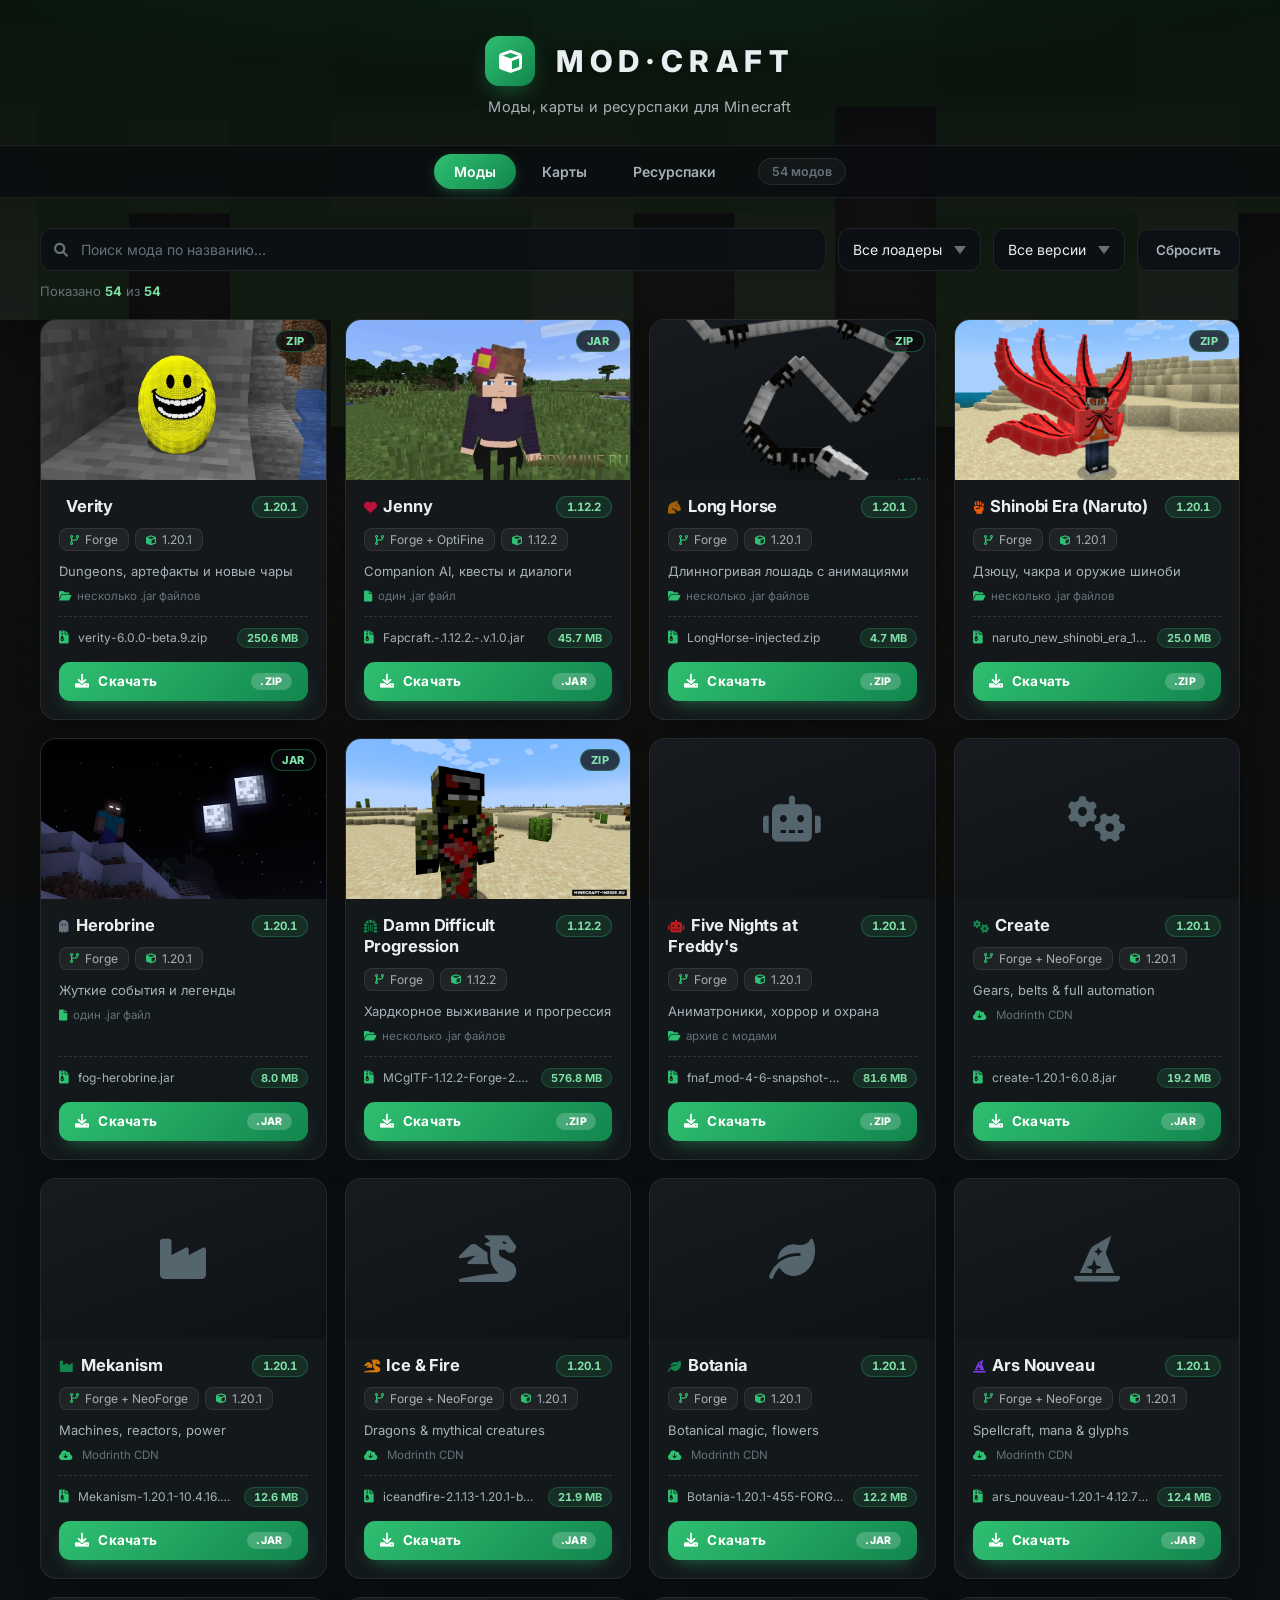
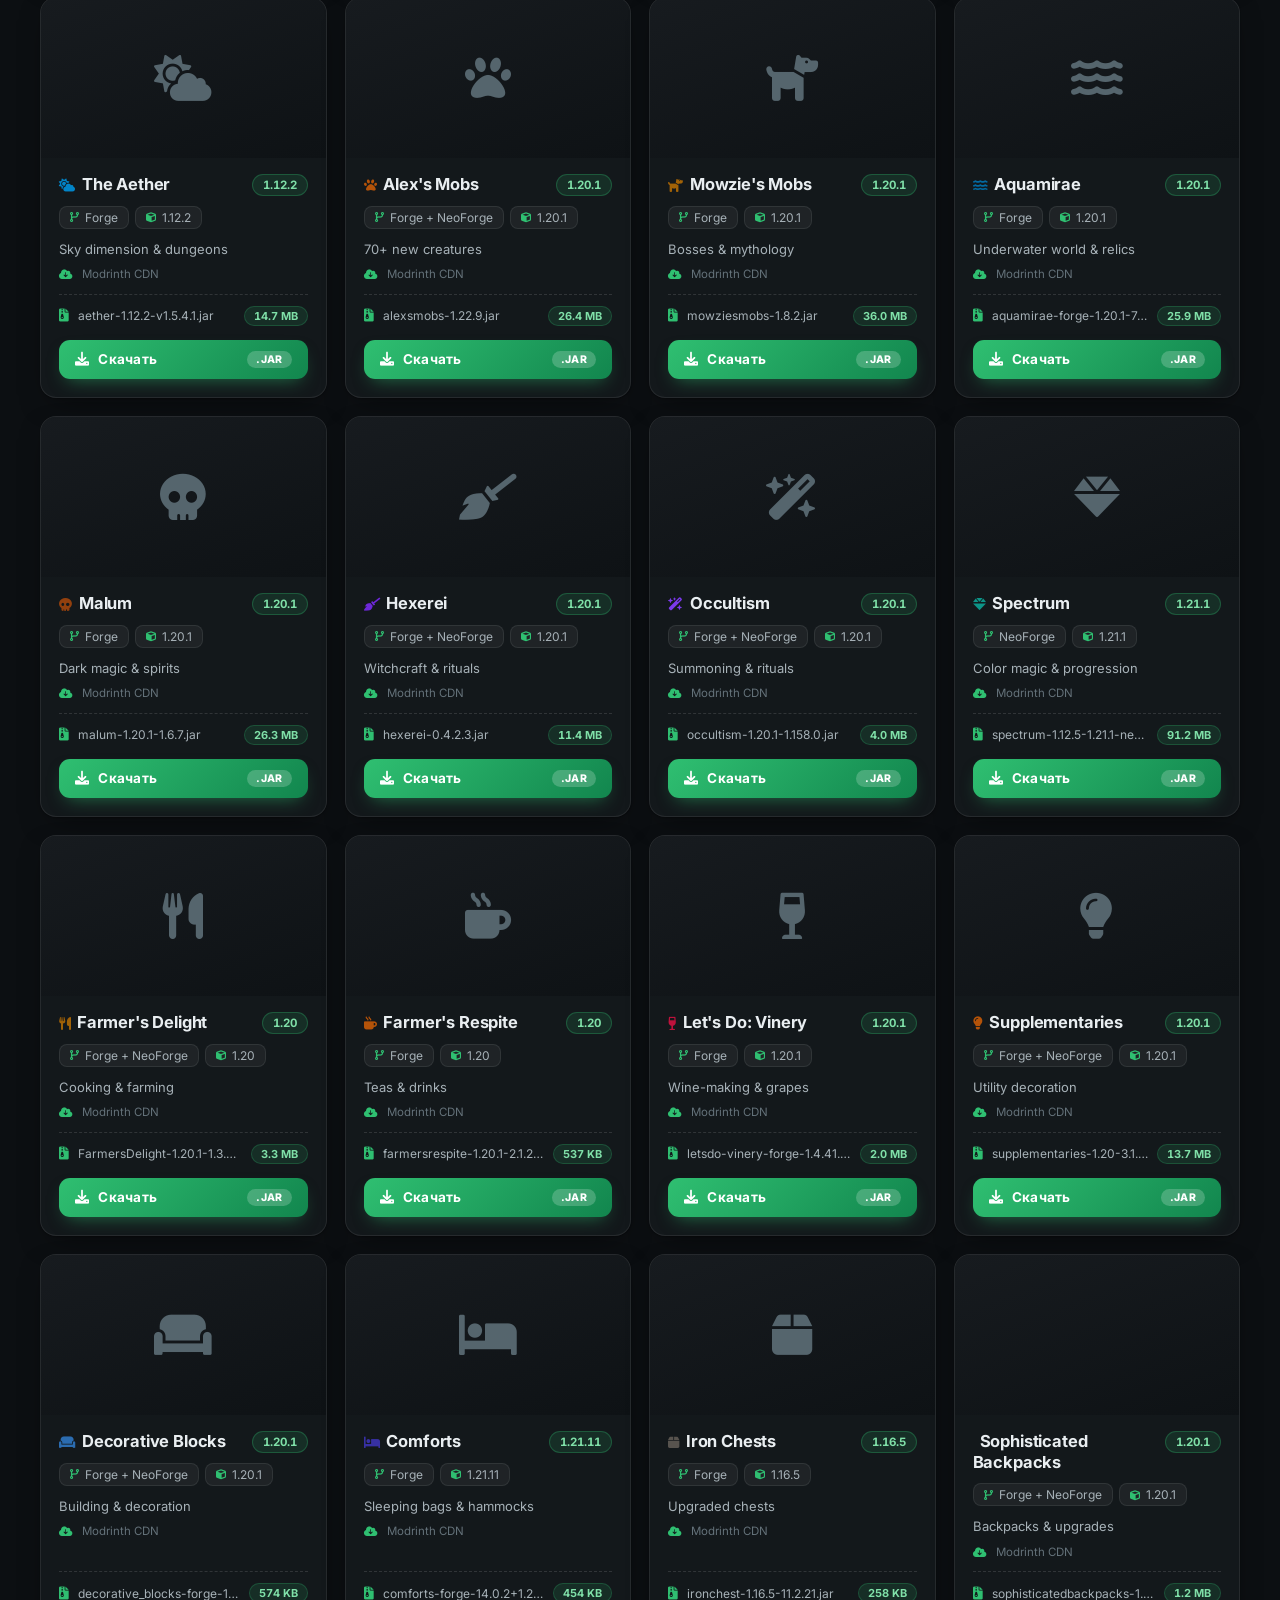
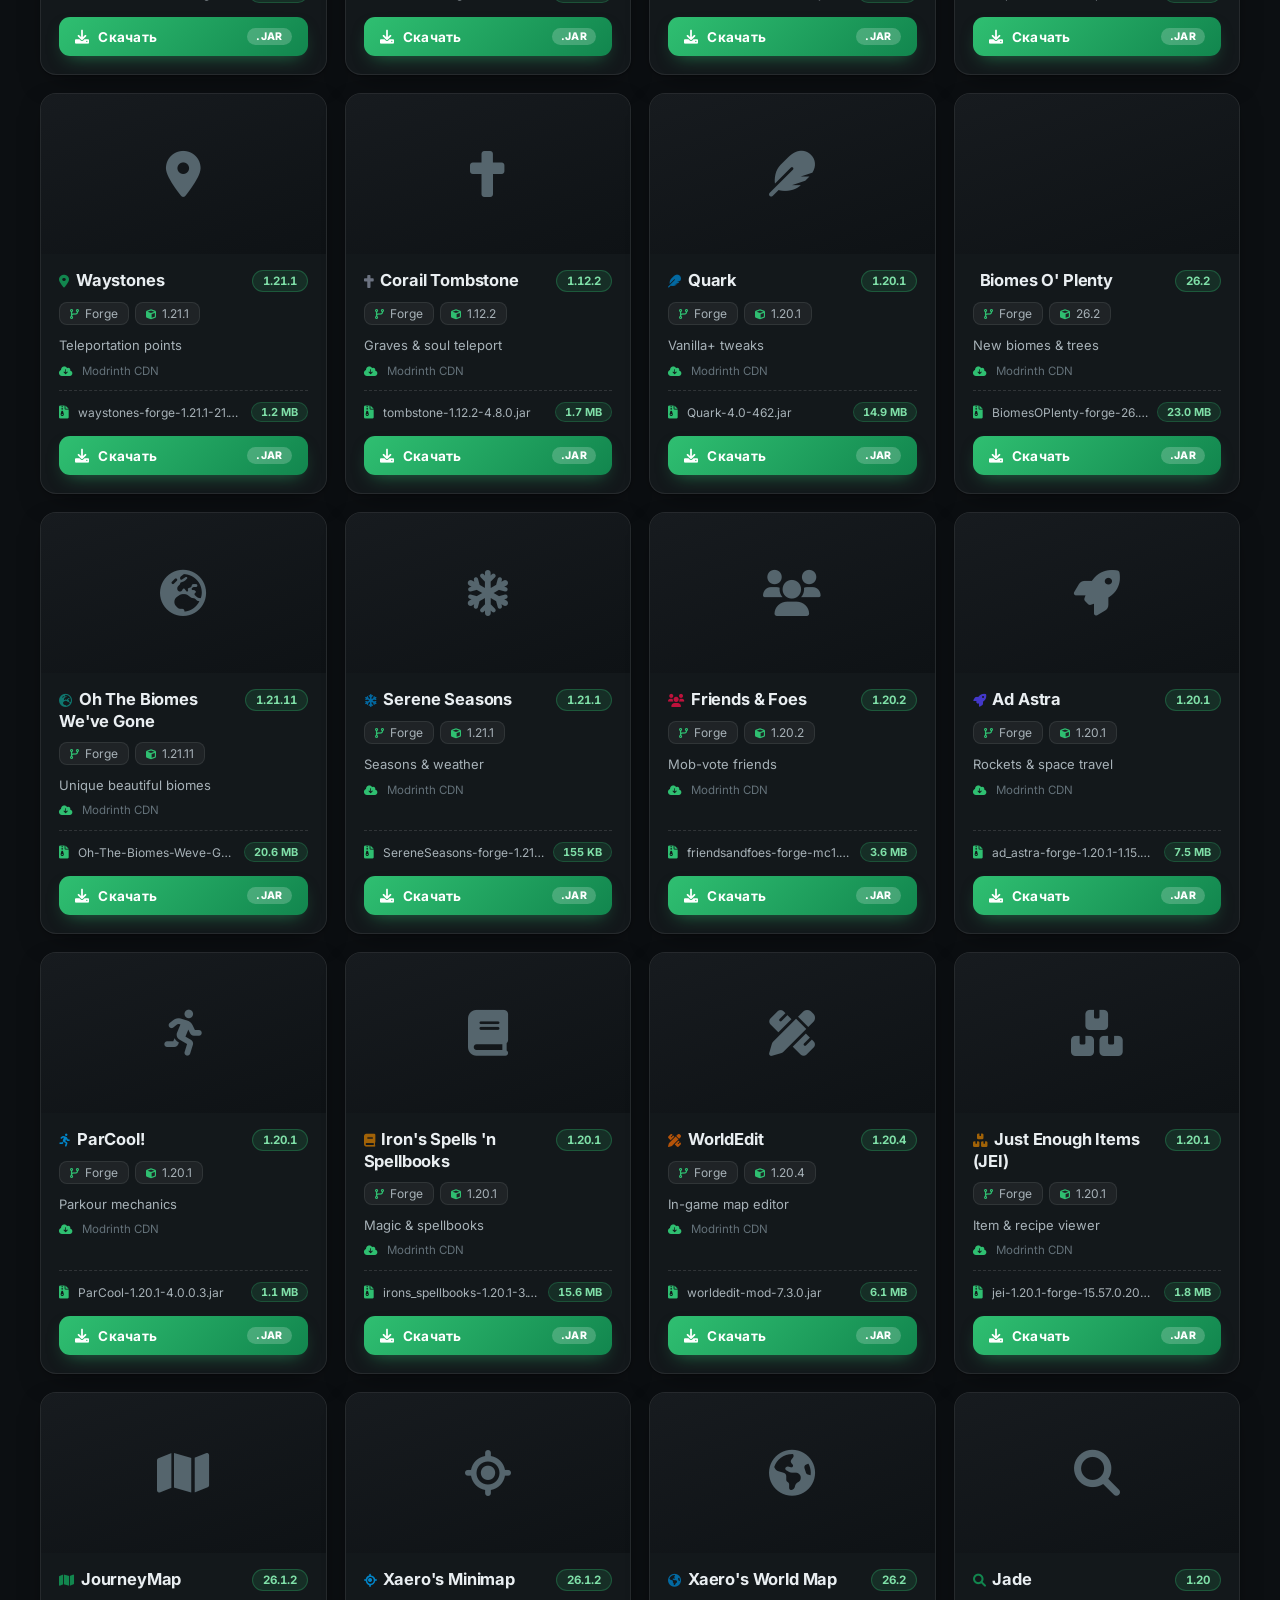
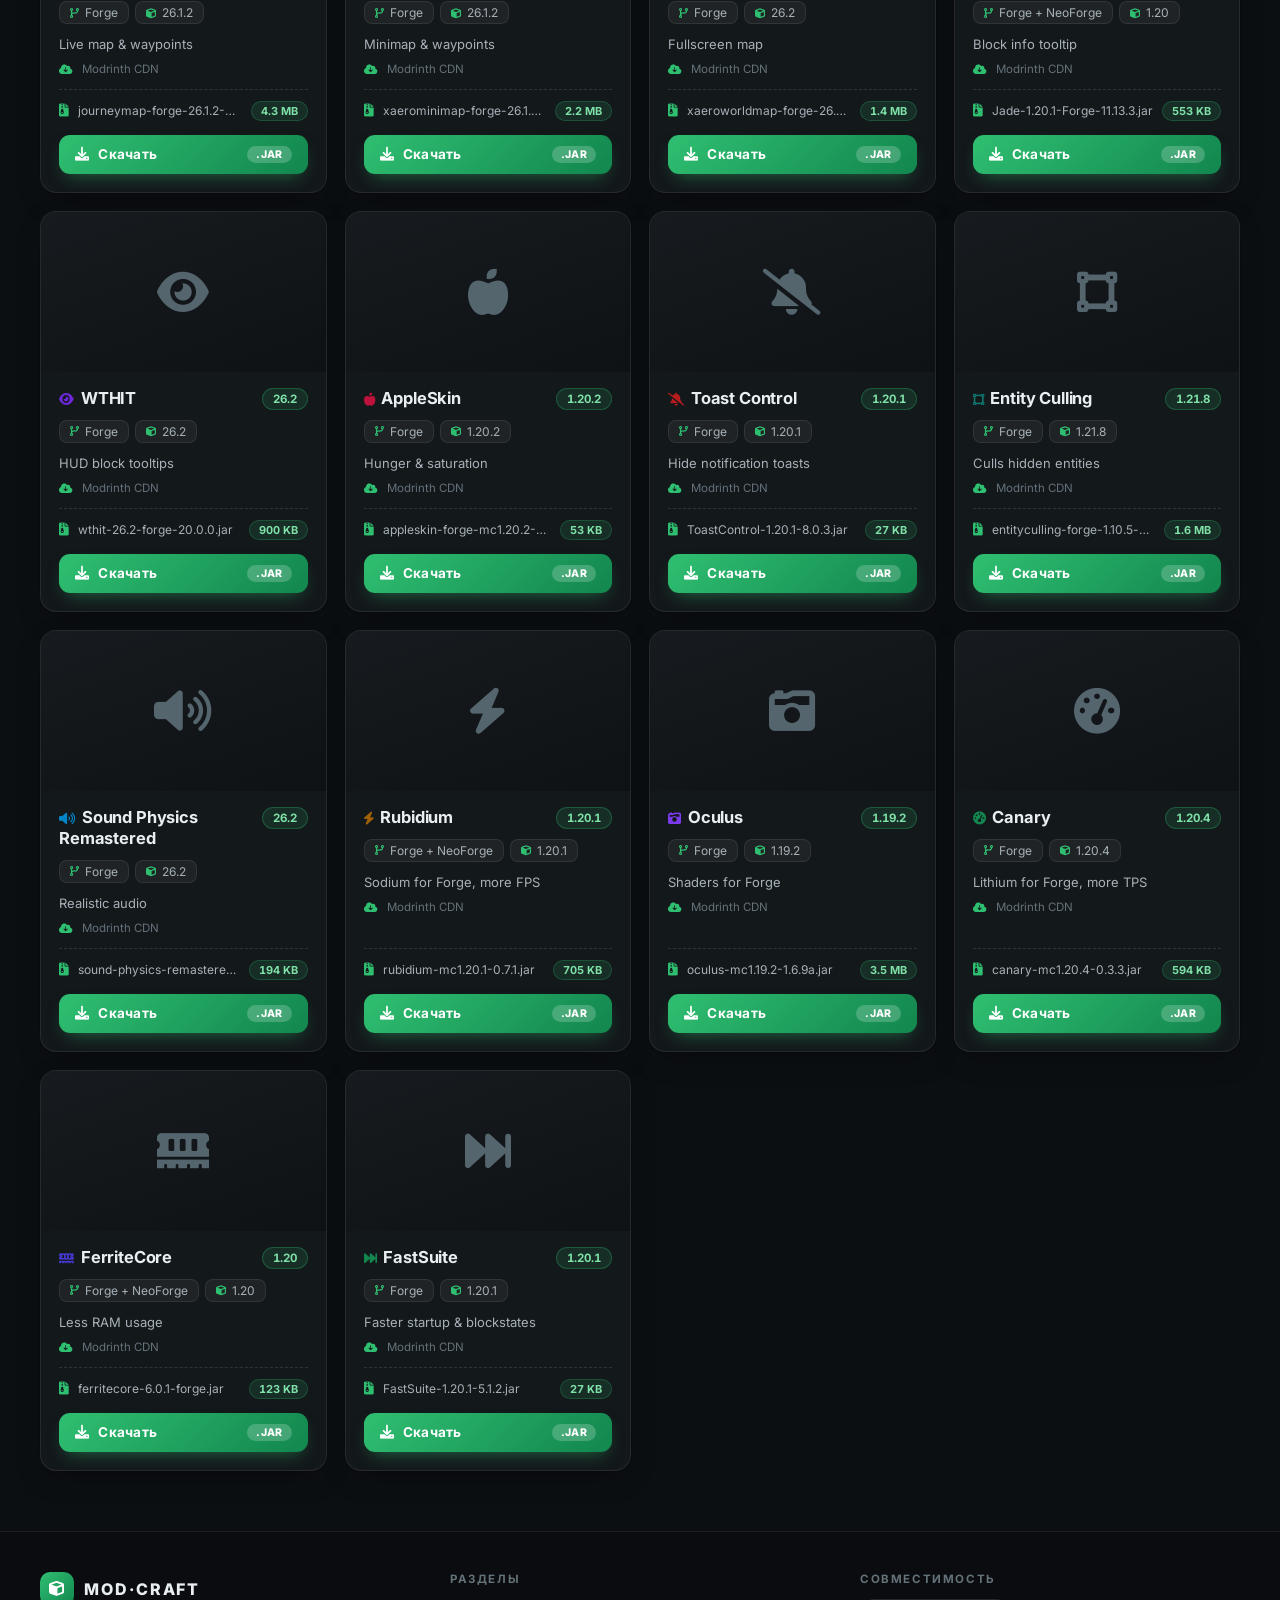
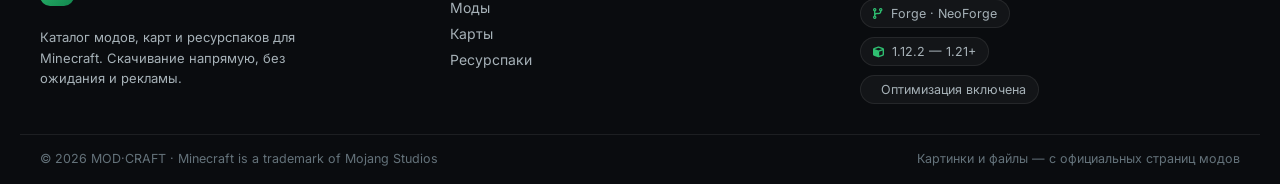
==== index.html @ 8a0b9146 "Add files via upload" ====
<!DOCTYPE html>
<html lang="ru">
<head>
  <meta charset="UTF-8" />
  <meta name="viewport" content="width=device-width, initial-scale=1.0" />
<title>MOD·CRAFT — моды Minecraft</title>
  <script>
    (function () {
      history.scrollRestoration = 'manual';
      var savedY = Number(sessionStorage.getItem('mc_scroll_last')) || 0;
      var html = document.documentElement;
      var restored = false;
      function restoreScroll() {
        var maxY = html.scrollHeight - window.innerHeight;
        var y = Math.min(savedY, Math.max(maxY, 0));
        var prev = html.style.scrollBehavior;
        html.style.scrollBehavior = 'auto';
        window.scrollTo(0, y);
        html.style.scrollBehavior = prev;
      }
      function restoreAndShow() {
        if (restored) return;
        restored = true;
        restoreScroll();
        html.classList.remove('resuming');
      }
      if (savedY > 0) {
        html.classList.add('resuming');
        document.addEventListener('DOMContentLoaded', restoreAndShow);
        window.addEventListener('load', restoreAndShow);
        setTimeout(restoreAndShow, 400);
      }
      window.addEventListener('beforeunload', function () {
        sessionStorage.setItem('mc_scroll_last', String(window.scrollY));
      });
      window.addEventListener('scroll', function () {
        sessionStorage.setItem('mc_scroll_last', String(window.scrollY));
      }, { passive: true });
    })();
  </script>
  <link rel="preconnect" href="https://fonts.googleapis.com" />
  <link href="https://fonts.googleapis.com/css2?family=Inter:wght@400;500;600;700;800&display=swap" rel="stylesheet" />
  <link rel="stylesheet" href="https://cdnjs.cloudflare.com/ajax/libs/font-awesome/6.0.0-beta3/css/all.min.css" />
  <link rel="stylesheet" href="style.css" />
  <script>document.documentElement.classList.add('js');</script>
</head>
<body>

  <header class="site-header">
    <div class="container">
      <a class="brand" href="indexx.html">
        <span class="logo"><i class="fas fa-cube"></i></span>
        <span class="brand-name">MOD·CRAFT</span>
      </a>
      <p class="brand-sub">Моды, карты и ресурспаки для Minecraft</p>
    </div>
  </header>

  <nav class="main-nav">
    <div class="container nav-inner">
      <a href="indexx.html" class="active">Моды</a>
      <a href="maps.html">Карты</a>
      <a href="packs.html">Ресурспаки</a>
      <span class="nav-count">54 модов</span>
    </div>
  </nav>

  <main class="container">

    <div class="toolbar">
      <div class="search-field">
        <i class="fas fa-magnifying-glass"></i>
        <input id="q" type="text" placeholder="Поиск мода по названию…" autocomplete="off" />
      </div>
      <select id="fLoader" class="select" aria-label="Лоадер">
        <option value="">Все лоадеры</option>
        <option value="forge">Forge</option>
        <option value="neoforge">NeoForge</option>
        <option value="fabric">Fabric</option>
        <option value="optifine">OptiFine</option>
      </select>
      <select id="fVersion" class="select" aria-label="Версия">
        <option value="">Все версии</option>
      </select>
      <button id="reset" class="btn-ghost">Сбросить</button>
    </div>

    <div class="toolbar-status">Показано <b id="shown">54</b> из <b>54</b></div>

    <div class="mod-grid" id="grid">
    <article class="mod-card" data-name="verity" data-loader="forge" data-version="1.20">
      <div class="preview">
        <img src="./Verity%20Mod/63232-17822104048214-1920.webp" alt="Verity"
          onerror="this.style.display='none'; this.parentElement.innerHTML='<div class=\'fallback\'><i class=\'fas fa-shield-halved\'></i></div>'"/>
        <span class="chip">ZIP</span>
      </div>
      <div class="card-body">
        <div class="title-row">
          <h3><i class="fas fa-shield-halved" style="color:#12864e"></i>Verity</h3>
          <span class="version-tag">1.20.1</span>
        </div>
        <div class="meta">
          <span><i class="fas fa-code-branch"></i>Forge</span>
          <span><i class="fas fa-cube"></i>1.20.1</span>
        </div>
        <p class="desc">Dungeons, артефакты и новые чары <span class="hint"><i class="fas fa-folder-open"></i>несколько .jar файлов</span></p>
        <div class="file-line">
          <i class="fas fa-file-zipper"></i>
          <span class="fname">verity-6.0.0-beta.9.zip</span>
          <span class="fsize">250.6 MB</span>
        </div>
        <a href="./Verity%20Mod/verity-6.0.0-beta.9.zip" class="btn" download>
          <i class="fas fa-download"></i>Скачать<span class="ext">.ZIP</span>
        </a>
      </div>
    </article>
    <article class="mod-card" data-name="jenny" data-loader="forge + optifine optifine" data-version="1.12">
      <div class="preview">
        <img src="./Jenny%20Mod/1754237013_jennycraft-2.jpg" alt="Jenny"
          onerror="this.style.display='none'; this.parentElement.innerHTML='<div class=\'fallback\'><i class=\'fas fa-heart\'></i></div>'"/>
        <span class="chip">JAR</span>
      </div>
      <div class="card-body">
        <div class="title-row">
          <h3><i class="fas fa-heart" style="color:#be123c"></i>Jenny</h3>
          <span class="version-tag">1.12.2</span>
        </div>
        <div class="meta">
          <span><i class="fas fa-code-branch"></i>Forge + OptiFine</span>
          <span><i class="fas fa-cube"></i>1.12.2</span>
        </div>
        <p class="desc">Companion AI, квесты и диалоги <span class="hint"><i class="fas fa-file"></i>один .jar файл</span></p>
        <div class="file-line">
          <i class="fas fa-file-zipper"></i>
          <span class="fname">Fapcraft.-.1.12.2.-.v.1.0.jar</span>
          <span class="fsize">45.7 MB</span>
        </div>
        <a href="./Jenny%20Mod/Fapcraft.-.1.12.2.-.v.1.0.jar" class="btn" download>
          <i class="fas fa-download"></i>Скачать<span class="ext">.JAR</span>
        </a>
      </div>
    </article>
    <article class="mod-card" data-name="long horse" data-loader="forge" data-version="1.20">
      <div class="preview">
        <img src="./LongHorse%20Mod/1749193865_description_4e978059-a985-439f-a3b2-f9ebf29f2cd8.png" alt="Long Horse"
          onerror="this.style.display='none'; this.parentElement.innerHTML='<div class=\'fallback\'><i class=\'fas fa-horse-head\'></i></div>'"/>
        <span class="chip">ZIP</span>
      </div>
      <div class="card-body">
        <div class="title-row">
          <h3><i class="fas fa-horse-head" style="color:#a16207"></i>Long Horse</h3>
          <span class="version-tag">1.20.1</span>
        </div>
        <div class="meta">
          <span><i class="fas fa-code-branch"></i>Forge</span>
          <span><i class="fas fa-cube"></i>1.20.1</span>
        </div>
        <p class="desc">Длинногривая лошадь с анимациями <span class="hint"><i class="fas fa-folder-open"></i>несколько .jar файлов</span></p>
        <div class="file-line">
          <i class="fas fa-file-zipper"></i>
          <span class="fname">LongHorse-injected.zip</span>
          <span class="fsize">4.7 MB</span>
        </div>
        <a href="./LongHorse%20Mod/LongHorse-injected.zip" class="btn" download>
          <i class="fas fa-download"></i>Скачать<span class="ext">.ZIP</span>
        </a>
      </div>
    </article>
    <article class="mod-card" data-name="shinobi era (naruto)" data-loader="forge" data-version="1.20">
      <div class="preview">
        <img src="./Naruto%20Mod/maxresdefault.jpg" alt="Shinobi Era (Naruto)"
          onerror="this.style.display='none'; this.parentElement.innerHTML='<div class=\'fallback\'><i class=\'fas fa-fist-raised\'></i></div>'"/>
        <span class="chip">ZIP</span>
      </div>
      <div class="card-body">
        <div class="title-row">
          <h3><i class="fas fa-fist-raised" style="color:#ea580c"></i>Shinobi Era (Naruto)</h3>
          <span class="version-tag">1.20.1</span>
        </div>
        <div class="meta">
          <span><i class="fas fa-code-branch"></i>Forge</span>
          <span><i class="fas fa-cube"></i>1.20.1</span>
        </div>
        <p class="desc">Дзюцу, чакра и оружие шиноби <span class="hint"><i class="fas fa-folder-open"></i>несколько .jar файлов</span></p>
        <div class="file-line">
          <i class="fas fa-file-zipper"></i>
          <span class="fname">naruto_new_shinobi_era_1.20.1-1.6.0.injected.zip</span>
          <span class="fsize">25.0 MB</span>
        </div>
        <a href="./Naruto%20Mod/naruto_new_shinobi_era_1.20.1-1.6.0.injected.zip" class="btn" download>
          <i class="fas fa-download"></i>Скачать<span class="ext">.ZIP</span>
        </a>
      </div>
    </article>
    <article class="mod-card" data-name="herobrine" data-loader="forge" data-version="1.20">
      <div class="preview">
        <img src="./Herobrine%20Mod/6537d446d9a7c.png" alt="Herobrine"
          onerror="this.style.display='none'; this.parentElement.innerHTML='<div class=\'fallback\'><i class=\'fas fa-ghost\'></i></div>'"/>
        <span class="chip">JAR</span>
      </div>
      <div class="card-body">
        <div class="title-row">
          <h3><i class="fas fa-ghost" style="color:#6b7280"></i>Herobrine</h3>
          <span class="version-tag">1.20.1</span>
        </div>
        <div class="meta">
          <span><i class="fas fa-code-branch"></i>Forge</span>
          <span><i class="fas fa-cube"></i>1.20.1</span>
        </div>
        <p class="desc">Жуткие события и легенды <span class="hint"><i class="fas fa-file"></i>один .jar файл</span></p>
        <div class="file-line">
          <i class="fas fa-file-zipper"></i>
          <span class="fname">fog-herobrine.jar</span>
          <span class="fsize">8.0 MB</span>
        </div>
        <a href="./Herobrine%20Mod/fog-herobrine.jar" class="btn" download>
          <i class="fas fa-download"></i>Скачать<span class="ext">.JAR</span>
        </a>
      </div>
    </article>
    <article class="mod-card" data-name="damn difficult progression" data-loader="forge" data-version="1.12">
      <div class="preview">
        <img src="./Damn%20Difficult%20Progression/2026-08-18_22.15.16.png" alt="Damn Difficult Progression"
          onerror="this.style.display='none'; this.parentElement.innerHTML='<div class=\'fallback\'><i class=\'fas fa-dungeon\'></i></div>'"/>
        <span class="chip">ZIP</span>
      </div>
      <div class="card-body">
        <div class="title-row">
          <h3><i class="fas fa-dungeon" style="color:#12864e"></i>Damn Difficult Progression</h3>
          <span class="version-tag">1.12.2</span>
        </div>
        <div class="meta">
          <span><i class="fas fa-code-branch"></i>Forge</span>
          <span><i class="fas fa-cube"></i>1.12.2</span>
        </div>
        <p class="desc">Хардкорное выживание и прогрессия <span class="hint"><i class="fas fa-folder-open"></i>несколько .jar файлов</span></p>
        <div class="file-line">
          <i class="fas fa-file-zipper"></i>
          <span class="fname">MCglTF-1.12.2-Forge-2.0.3.0.zip</span>
          <span class="fsize">576.8 MB</span>
        </div>
        <a href="./Damn%20Difficult%20Progression/MCglTF-1.12.2-Forge-2.0.3.0.zip" class="btn" download>
          <i class="fas fa-download"></i>Скачать<span class="ext">.ZIP</span>
        </a>
      </div>
    </article>
    <article class="mod-card" data-name="five nights at freddy's" data-loader="forge" data-version="1.20">
      <div class="preview">
        <img src="https://cdn.modrinth.com/data/xVY2l4TW/images/15d3b9d9e0a1730977c07732c0aed2c34b0c03bb_350.webp" alt="Five Nights at Freddy's"
          onerror="this.style.display='none'; this.parentElement.innerHTML='<div class=\'fallback\'><i class=\'fas fa-robot\'></i></div>'"/>
        <span class="chip">ZIP</span>
      </div>
      <div class="card-body">
        <div class="title-row">
          <h3><i class="fas fa-robot" style="color:#b91c1c"></i>Five Nights at Freddy's</h3>
          <span class="version-tag">1.20.1</span>
        </div>
        <div class="meta">
          <span><i class="fas fa-code-branch"></i>Forge</span>
          <span><i class="fas fa-cube"></i>1.20.1</span>
        </div>
        <p class="desc">Аниматроники, хоррор и охрана <span class="hint"><i class="fas fa-folder-open"></i>архив с модами</span></p>
        <div class="file-line">
          <i class="fas fa-file-zipper"></i>
          <span class="fname">fnaf_mod-4-6-snapshot-1-1.20.1.injected.zip</span>
          <span class="fsize">81.6 MB</span>
        </div>
        <a href="./FNAF%20Mod/fnaf_mod-4-6-snapshot-1-1.20.1.injected.zip" class="btn" download>
          <i class="fas fa-download"></i>Скачать<span class="ext">.ZIP</span>
        </a>
      </div>
    </article>
    <article class="mod-card" data-name="create" data-loader="forge neoforge" data-version="1.20">
      <div class="preview">
        <img src="https://cdn.modrinth.com/data/LNytGWDc/61d716699bcf1ec42ed4926a9e1c7311be6087e2_96.webp" alt="Create" loading="lazy"
          onerror="this.style.display='none'; this.parentElement.innerHTML='<div class=\'fallback\'><i class=\'fas fa-cogs\'></i></div>'"/>
        <span class="chip">JAR</span>
      </div>
      <div class="card-body">
        <div class="title-row">
          <h3><i class="fas fa-cogs" style="color:#12864e"></i>Create</h3>
          <span class="version-tag">1.20.1</span>
        </div>
        <div class="meta">
          <span><i class="fas fa-code-branch"></i>Forge + NeoForge</span>
          <span><i class="fas fa-cube"></i>1.20.1</span>
        </div>
        <p class="desc">Gears, belts & full automation <span class="hint"><i class="fas fa-cloud-arrow-down"></i> Modrinth CDN</span></p>
        <div class="file-line">
          <i class="fas fa-file-zipper"></i>
          <span class="fname">create-1.20.1-6.0.8.jar</span>
          <span class="fsize">19.2 MB</span>
        </div>
        <a href="https://cdn.modrinth.com/data/LNytGWDc/versions/8amzvn9x/create-1.20.1-6.0.8.jar" class="btn" download>
          <i class="fas fa-download"></i>Скачать<span class="ext">.JAR</span>
        </a>
      </div>
    </article>
    <article class="mod-card" data-name="mekanism" data-loader="forge neoforge" data-version="1.20">
      <div class="preview">
        <img src="https://cdn.modrinth.com/data/Ce6I4WUE/ea185eb1300a64867f89101d4798e71a54ef6bed_96.webp" alt="Mekanism" loading="lazy"
          onerror="this.style.display='none'; this.parentElement.innerHTML='<div class=\'fallback\'><i class=\'fas fa-industry\'></i></div>'"/>
        <span class="chip">JAR</span>
      </div>
      <div class="card-body">
        <div class="title-row">
          <h3><i class="fas fa-industry" style="color:#12864e"></i>Mekanism</h3>
          <span class="version-tag">1.20.1</span>
        </div>
        <div class="meta">
          <span><i class="fas fa-code-branch"></i>Forge + NeoForge</span>
          <span><i class="fas fa-cube"></i>1.20.1</span>
        </div>
        <p class="desc">Machines, reactors, power <span class="hint"><i class="fas fa-cloud-arrow-down"></i> Modrinth CDN</span></p>
        <div class="file-line">
          <i class="fas fa-file-zipper"></i>
          <span class="fname">Mekanism-1.20.1-10.4.16.80.jar</span>
          <span class="fsize">12.6 MB</span>
        </div>
        <a href="https://cdn.modrinth.com/data/Ce6I4WUE/versions/uxe1WQp4/Mekanism-1.20.1-10.4.16.80.jar" class="btn" download>
          <i class="fas fa-download"></i>Скачать<span class="ext">.JAR</span>
        </a>
      </div>
    </article>
    <article class="mod-card" data-name="ice & fire" data-loader="forge neoforge" data-version="1.20">
      <div class="preview">
        <img src="https://cdn.modrinth.com/data/LVnvHVBp/images/2b55352d3184b39dbc6a488e0c052b28a6308891_350.webp" alt="Ice & Fire" loading="lazy"
          onerror="this.style.display='none'; this.parentElement.innerHTML='<div class=\'fallback\'><i class=\'fas fa-dragon\'></i></div>'"/>
        <span class="chip">JAR</span>
      </div>
      <div class="card-body">
        <div class="title-row">
          <h3><i class="fas fa-dragon" style="color:#d97706"></i>Ice & Fire</h3>
          <span class="version-tag">1.20.1</span>
        </div>
        <div class="meta">
          <span><i class="fas fa-code-branch"></i>Forge + NeoForge</span>
          <span><i class="fas fa-cube"></i>1.20.1</span>
        </div>
        <p class="desc">Dragons & mythical creatures <span class="hint"><i class="fas fa-cloud-arrow-down"></i> Modrinth CDN</span></p>
        <div class="file-line">
          <i class="fas fa-file-zipper"></i>
          <span class="fname">iceandfire-2.1.13-1.20.1-beta-5.jar</span>
          <span class="fsize">21.9 MB</span>
        </div>
        <a href="https://cdn.modrinth.com/data/LVnvHVBp/versions/EzN8KQYF/iceandfire-2.1.13-1.20.1-beta-5.jar" class="btn" download>
          <i class="fas fa-download"></i>Скачать<span class="ext">.JAR</span>
        </a>
      </div>
    </article>
    <article class="mod-card" data-name="botania" data-loader="forge" data-version="1.20">
      <div class="preview">
        <img src="https://cdn.modrinth.com/data/pfjLUfGv/e40d77bf0245907048fb71b5a64ec3de10099ef1_96.webp" alt="Botania" loading="lazy"
          onerror="this.style.display='none'; this.parentElement.innerHTML='<div class=\'fallback\'><i class=\'fas fa-leaf\'></i></div>'"/>
        <span class="chip">JAR</span>
      </div>
      <div class="card-body">
        <div class="title-row">
          <h3><i class="fas fa-leaf" style="color:#12864e"></i>Botania</h3>
          <span class="version-tag">1.20.1</span>
        </div>
        <div class="meta">
          <span><i class="fas fa-code-branch"></i>Forge</span>
          <span><i class="fas fa-cube"></i>1.20.1</span>
        </div>
        <p class="desc">Botanical magic, flowers <span class="hint"><i class="fas fa-cloud-arrow-down"></i> Modrinth CDN</span></p>
        <div class="file-line">
          <i class="fas fa-file-zipper"></i>
          <span class="fname">Botania-1.20.1-455-FORGE.jar</span>
          <span class="fsize">12.2 MB</span>
        </div>
        <a href="https://cdn.modrinth.com/data/pfjLUfGv/versions/BpFDhV66/Botania-1.20.1-455-FORGE.jar" class="btn" download>
          <i class="fas fa-download"></i>Скачать<span class="ext">.JAR</span>
        </a>
      </div>
    </article>
    <article class="mod-card" data-name="ars nouveau" data-loader="forge neoforge" data-version="1.20">
      <div class="preview">
        <img src="https://cdn.modrinth.com/data/TKB6INcv/7ccd369857b70b16e0fbd3f10e5278b0f75c7772_96.webp" alt="Ars Nouveau" loading="lazy"
          onerror="this.style.display='none'; this.parentElement.innerHTML='<div class=\'fallback\'><i class=\'fas fa-hat-wizard\'></i></div>'"/>
        <span class="chip">JAR</span>
      </div>
      <div class="card-body">
        <div class="title-row">
          <h3><i class="fas fa-hat-wizard" style="color:#7c3aed"></i>Ars Nouveau</h3>
          <span class="version-tag">1.20.1</span>
        </div>
        <div class="meta">
          <span><i class="fas fa-code-branch"></i>Forge + NeoForge</span>
          <span><i class="fas fa-cube"></i>1.20.1</span>
        </div>
        <p class="desc">Spellcraft, mana & glyphs <span class="hint"><i class="fas fa-cloud-arrow-down"></i> Modrinth CDN</span></p>
        <div class="file-line">
          <i class="fas fa-file-zipper"></i>
          <span class="fname">ars_nouveau-1.20.1-4.12.7-all.jar</span>
          <span class="fsize">12.4 MB</span>
        </div>
        <a href="https://cdn.modrinth.com/data/TKB6INcv/versions/Hw2aD01e/ars_nouveau-1.20.1-4.12.7-all.jar" class="btn" download>
          <i class="fas fa-download"></i>Скачать<span class="ext">.JAR</span>
        </a>
      </div>
    </article>
    <article class="mod-card" data-name="the aether" data-loader="forge" data-version="1.12">
      <div class="preview">
        <img src="https://cdn.modrinth.com/data/YhmgMVyu/images/6bcfa05c5228af0eaa3abb567cea8072720f2fc1_350.webp" alt="The Aether" loading="lazy"
          onerror="this.style.display='none'; this.parentElement.innerHTML='<div class=\'fallback\'><i class=\'fas fa-cloud-sun\'></i></div>'"/>
        <span class="chip">JAR</span>
      </div>
      <div class="card-body">
        <div class="title-row">
          <h3><i class="fas fa-cloud-sun" style="color:#0284c7"></i>The Aether</h3>
          <span class="version-tag">1.12.2</span>
        </div>
        <div class="meta">
          <span><i class="fas fa-code-branch"></i>Forge</span>
          <span><i class="fas fa-cube"></i>1.12.2</span>
        </div>
        <p class="desc">Sky dimension & dungeons <span class="hint"><i class="fas fa-cloud-arrow-down"></i> Modrinth CDN</span></p>
        <div class="file-line">
          <i class="fas fa-file-zipper"></i>
          <span class="fname">aether-1.12.2-v1.5.4.1.jar</span>
          <span class="fsize">14.7 MB</span>
        </div>
        <a href="https://cdn.modrinth.com/data/YhmgMVyu/versions/y1tzlBx9/aether-1.12.2-v1.5.4.1.jar" class="btn" download>
          <i class="fas fa-download"></i>Скачать<span class="ext">.JAR</span>
        </a>
      </div>
    </article>
    <article class="mod-card" data-name="alex's mobs" data-loader="forge neoforge" data-version="1.20">
      <div class="preview">
        <img src="https://cdn.modrinth.com/data/2cMuAZAp/images/0e8107d2528f683051477ac7359c943c8eae4c64_350.webp" alt="Alex's Mobs" loading="lazy"
          onerror="this.style.display='none'; this.parentElement.innerHTML='<div class=\'fallback\'><i class=\'fas fa-paw\'></i></div>'"/>
        <span class="chip">JAR</span>
      </div>
      <div class="card-body">
        <div class="title-row">
          <h3><i class="fas fa-paw" style="color:#b45309"></i>Alex's Mobs</h3>
          <span class="version-tag">1.20.1</span>
        </div>
        <div class="meta">
          <span><i class="fas fa-code-branch"></i>Forge + NeoForge</span>
          <span><i class="fas fa-cube"></i>1.20.1</span>
        </div>
        <p class="desc">70+ new creatures <span class="hint"><i class="fas fa-cloud-arrow-down"></i> Modrinth CDN</span></p>
        <div class="file-line">
          <i class="fas fa-file-zipper"></i>
          <span class="fname">alexsmobs-1.22.9.jar</span>
          <span class="fsize">26.4 MB</span>
        </div>
        <a href="https://cdn.modrinth.com/data/2cMuAZAp/versions/XoIASRVU/alexsmobs-1.22.9.jar" class="btn" download>
          <i class="fas fa-download"></i>Скачать<span class="ext">.JAR</span>
        </a>
      </div>
    </article>
    <article class="mod-card" data-name="mowzie's mobs" data-loader="forge" data-version="1.20">
      <div class="preview">
        <img src="https://cdn.modrinth.com/data/BFbX9xcm/images/062ff3f4f31061329115e82db45d881a1fcb6d9b_350.webp" alt="Mowzie's Mobs" loading="lazy"
          onerror="this.style.display='none'; this.parentElement.innerHTML='<div class=\'fallback\'><i class=\'fas fa-dog\'></i></div>'"/>
        <span class="chip">JAR</span>
      </div>
      <div class="card-body">
        <div class="title-row">
          <h3><i class="fas fa-dog" style="color:#a16207"></i>Mowzie's Mobs</h3>
          <span class="version-tag">1.20.1</span>
        </div>
        <div class="meta">
          <span><i class="fas fa-code-branch"></i>Forge</span>
          <span><i class="fas fa-cube"></i>1.20.1</span>
        </div>
        <p class="desc">Bosses & mythology <span class="hint"><i class="fas fa-cloud-arrow-down"></i> Modrinth CDN</span></p>
        <div class="file-line">
          <i class="fas fa-file-zipper"></i>
          <span class="fname">mowziesmobs-1.8.2.jar</span>
          <span class="fsize">36.0 MB</span>
        </div>
        <a href="https://cdn.modrinth.com/data/BFbX9xcm/versions/acYEfsJa/mowziesmobs-1.8.2.jar" class="btn" download>
          <i class="fas fa-download"></i>Скачать<span class="ext">.JAR</span>
        </a>
      </div>
    </article>
    <article class="mod-card" data-name="aquamirae" data-loader="forge" data-version="1.20">
      <div class="preview">
        <img src="https://cdn.modrinth.com/data/k23mNPhZ/images/e144fc02877a08a5b604948429d5e418ceab6f64.webp" alt="Aquamirae" loading="lazy"
          onerror="this.style.display='none'; this.parentElement.innerHTML='<div class=\'fallback\'><i class=\'fas fa-water\'></i></div>'"/>
        <span class="chip">JAR</span>
      </div>
      <div class="card-body">
        <div class="title-row">
          <h3><i class="fas fa-water" style="color:#0369a1"></i>Aquamirae</h3>
          <span class="version-tag">1.20.1</span>
        </div>
        <div class="meta">
          <span><i class="fas fa-code-branch"></i>Forge</span>
          <span><i class="fas fa-cube"></i>1.20.1</span>
        </div>
        <p class="desc">Underwater world & relics <span class="hint"><i class="fas fa-cloud-arrow-down"></i> Modrinth CDN</span></p>
        <div class="file-line">
          <i class="fas fa-file-zipper"></i>
          <span class="fname">aquamirae-forge-1.20.1-7.1.13.jar</span>
          <span class="fsize">25.9 MB</span>
        </div>
        <a href="https://cdn.modrinth.com/data/k23mNPhZ/versions/72GwOBcB/aquamirae-forge-1.20.1-7.1.13.jar" class="btn" download>
          <i class="fas fa-download"></i>Скачать<span class="ext">.JAR</span>
        </a>
      </div>
    </article>
    <article class="mod-card" data-name="malum" data-loader="forge" data-version="1.20">
      <div class="preview">
        <img src="https://cdn.modrinth.com/data/jgzwYsAN/images/7249d913ef451a41ae965e6fca5a728626405ac9_350.webp" alt="Malum" loading="lazy"
          onerror="this.style.display='none'; this.parentElement.innerHTML='<div class=\'fallback\'><i class=\'fas fa-skull\'></i></div>'"/>
        <span class="chip">JAR</span>
      </div>
      <div class="card-body">
        <div class="title-row">
          <h3><i class="fas fa-skull" style="color:#92400e"></i>Malum</h3>
          <span class="version-tag">1.20.1</span>
        </div>
        <div class="meta">
          <span><i class="fas fa-code-branch"></i>Forge</span>
          <span><i class="fas fa-cube"></i>1.20.1</span>
        </div>
        <p class="desc">Dark magic & spirits <span class="hint"><i class="fas fa-cloud-arrow-down"></i> Modrinth CDN</span></p>
        <div class="file-line">
          <i class="fas fa-file-zipper"></i>
          <span class="fname">malum-1.20.1-1.6.7.jar</span>
          <span class="fsize">26.3 MB</span>
        </div>
        <a href="https://cdn.modrinth.com/data/jgzwYsAN/versions/U88VbrNU/malum-1.20.1-1.6.7.jar" class="btn" download>
          <i class="fas fa-download"></i>Скачать<span class="ext">.JAR</span>
        </a>
      </div>
    </article>
    <article class="mod-card" data-name="hexerei" data-loader="forge neoforge" data-version="1.20">
      <div class="preview">
        <img src="https://cdn.modrinth.com/data/IQSOHVhI/images/152f8dc0664c3062b9efc694e05fd58a4f181724_350.webp" alt="Hexerei" loading="lazy"
          onerror="this.style.display='none'; this.parentElement.innerHTML='<div class=\'fallback\'><i class=\'fas fa-broom\'></i></div>'"/>
        <span class="chip">JAR</span>
      </div>
      <div class="card-body">
        <div class="title-row">
          <h3><i class="fas fa-broom" style="color:#6d28d9"></i>Hexerei</h3>
          <span class="version-tag">1.20.1</span>
        </div>
        <div class="meta">
          <span><i class="fas fa-code-branch"></i>Forge + NeoForge</span>
          <span><i class="fas fa-cube"></i>1.20.1</span>
        </div>
        <p class="desc">Witchcraft & rituals <span class="hint"><i class="fas fa-cloud-arrow-down"></i> Modrinth CDN</span></p>
        <div class="file-line">
          <i class="fas fa-file-zipper"></i>
          <span class="fname">hexerei-0.4.2.3.jar</span>
          <span class="fsize">11.4 MB</span>
        </div>
        <a href="https://cdn.modrinth.com/data/IQSOHVhI/versions/z5SfvrzM/hexerei-0.4.2.3.jar" class="btn" download>
          <i class="fas fa-download"></i>Скачать<span class="ext">.JAR</span>
        </a>
      </div>
    </article>
    <article class="mod-card" data-name="occultism" data-loader="forge neoforge" data-version="1.20">
      <div class="preview">
        <img src="https://cdn.modrinth.com/data/sbJh4AZw/images/a0e237a422ae8c34ecf353ed35dfa0628ad19e46_350.webp" alt="Occultism" loading="lazy"
          onerror="this.style.display='none'; this.parentElement.innerHTML='<div class=\'fallback\'><i class=\'fas fa-wand-magic-sparkles\'></i></div>'"/>
        <span class="chip">JAR</span>
      </div>
      <div class="card-body">
        <div class="title-row">
          <h3><i class="fas fa-wand-magic-sparkles" style="color:#7c3aed"></i>Occultism</h3>
          <span class="version-tag">1.20.1</span>
        </div>
        <div class="meta">
          <span><i class="fas fa-code-branch"></i>Forge + NeoForge</span>
          <span><i class="fas fa-cube"></i>1.20.1</span>
        </div>
        <p class="desc">Summoning & rituals <span class="hint"><i class="fas fa-cloud-arrow-down"></i> Modrinth CDN</span></p>
        <div class="file-line">
          <i class="fas fa-file-zipper"></i>
          <span class="fname">occultism-1.20.1-1.158.0.jar</span>
          <span class="fsize">4.0 MB</span>
        </div>
        <a href="https://cdn.modrinth.com/data/sbJh4AZw/versions/hs5pHmiU/occultism-1.20.1-1.158.0.jar" class="btn" download>
          <i class="fas fa-download"></i>Скачать<span class="ext">.JAR</span>
        </a>
      </div>
    </article>
    <article class="mod-card" data-name="spectrum" data-loader="neoforge" data-version="1.21">
      <div class="preview">
        <img src="https://cdn.modrinth.com/data/3rc31Hgo/images/0e851ee0446887487f03af726f959302cc7459e3_350.webp" alt="Spectrum" loading="lazy"
          onerror="this.style.display='none'; this.parentElement.innerHTML='<div class=\'fallback\'><i class=\'fas fa-gem\'></i></div>'"/>
        <span class="chip">JAR</span>
      </div>
      <div class="card-body">
        <div class="title-row">
          <h3><i class="fas fa-gem" style="color:#0d9488"></i>Spectrum</h3>
          <span class="version-tag">1.21.1</span>
        </div>
        <div class="meta">
          <span><i class="fas fa-code-branch"></i>NeoForge</span>
          <span><i class="fas fa-cube"></i>1.21.1</span>
        </div>
        <p class="desc">Color magic & progression <span class="hint"><i class="fas fa-cloud-arrow-down"></i> Modrinth CDN</span></p>
        <div class="file-line">
          <i class="fas fa-file-zipper"></i>
          <span class="fname">spectrum-1.12.5-1.21.1-neo.jar</span>
          <span class="fsize">91.2 MB</span>
        </div>
        <a href="https://cdn.modrinth.com/data/3rc31Hgo/versions/cE3gyVDM/spectrum-1.12.5-1.21.1-neo.jar" class="btn" download>
          <i class="fas fa-download"></i>Скачать<span class="ext">.JAR</span>
        </a>
      </div>
    </article>
    <article class="mod-card" data-name="farmer's delight" data-loader="forge neoforge" data-version="1.20">
      <div class="preview">
        <img src="https://cdn.modrinth.com/data/R2OftAxM/images/a5a80d8833b40a7cc5c2baa06ecc7960c819ac74_350.webp" alt="Farmer's Delight" loading="lazy"
          onerror="this.style.display='none'; this.parentElement.innerHTML='<div class=\'fallback\'><i class=\'fas fa-utensils\'></i></div>'"/>
        <span class="chip">JAR</span>
      </div>
      <div class="card-body">
        <div class="title-row">
          <h3><i class="fas fa-utensils" style="color:#a16207"></i>Farmer's Delight</h3>
          <span class="version-tag">1.20</span>
        </div>
        <div class="meta">
          <span><i class="fas fa-code-branch"></i>Forge + NeoForge</span>
          <span><i class="fas fa-cube"></i>1.20</span>
        </div>
        <p class="desc">Cooking & farming <span class="hint"><i class="fas fa-cloud-arrow-down"></i> Modrinth CDN</span></p>
        <div class="file-line">
          <i class="fas fa-file-zipper"></i>
          <span class="fname">FarmersDelight-1.20.1-1.3.4.jar</span>
          <span class="fsize">3.3 MB</span>
        </div>
        <a href="https://cdn.modrinth.com/data/R2OftAxM/versions/SiIpcZzM/FarmersDelight-1.20.1-1.3.4.jar" class="btn" download>
          <i class="fas fa-download"></i>Скачать<span class="ext">.JAR</span>
        </a>
      </div>
    </article>
    <article class="mod-card" data-name="farmer's respite" data-loader="forge" data-version="1.20">
      <div class="preview">
        <img src="https://cdn.modrinth.com/data/fasdaXH5/images/a003a6495ec61161b34ca49d0a7b12d694662f3e_350.webp" alt="Farmer's Respite" loading="lazy"
          onerror="this.style.display='none'; this.parentElement.innerHTML='<div class=\'fallback\'><i class=\'fas fa-mug-hot\'></i></div>'"/>
        <span class="chip">JAR</span>
      </div>
      <div class="card-body">
        <div class="title-row">
          <h3><i class="fas fa-mug-hot" style="color:#b45309"></i>Farmer's Respite</h3>
          <span class="version-tag">1.20</span>
        </div>
        <div class="meta">
          <span><i class="fas fa-code-branch"></i>Forge</span>
          <span><i class="fas fa-cube"></i>1.20</span>
        </div>
        <p class="desc">Teas & drinks <span class="hint"><i class="fas fa-cloud-arrow-down"></i> Modrinth CDN</span></p>
        <div class="file-line">
          <i class="fas fa-file-zipper"></i>
          <span class="fname">farmersrespite-1.20.1-2.1.2.jar</span>
          <span class="fsize">537 KB</span>
        </div>
        <a href="https://cdn.modrinth.com/data/fasdaXH5/versions/kucmCxP0/farmersrespite-1.20.1-2.1.2.jar" class="btn" download>
          <i class="fas fa-download"></i>Скачать<span class="ext">.JAR</span>
        </a>
      </div>
    </article>
    <article class="mod-card" data-name="let's do: vinery" data-loader="forge" data-version="1.20">
      <div class="preview">
        <img src="https://cdn.modrinth.com/data/1DWmBJVA/images/759e68ec387ad53a1d9ac8d71b8b0e3d763655f5_350.webp" alt="Let's Do: Vinery" loading="lazy"
          onerror="this.style.display='none'; this.parentElement.innerHTML='<div class=\'fallback\'><i class=\'fas fa-wine-glass\'></i></div>'"/>
        <span class="chip">JAR</span>
      </div>
      <div class="card-body">
        <div class="title-row">
          <h3><i class="fas fa-wine-glass" style="color:#be123c"></i>Let's Do: Vinery</h3>
          <span class="version-tag">1.20.1</span>
        </div>
        <div class="meta">
          <span><i class="fas fa-code-branch"></i>Forge</span>
          <span><i class="fas fa-cube"></i>1.20.1</span>
        </div>
        <p class="desc">Wine-making & grapes <span class="hint"><i class="fas fa-cloud-arrow-down"></i> Modrinth CDN</span></p>
        <div class="file-line">
          <i class="fas fa-file-zipper"></i>
          <span class="fname">letsdo-vinery-forge-1.4.41.jar</span>
          <span class="fsize">2.0 MB</span>
        </div>
        <a href="https://cdn.modrinth.com/data/1DWmBJVA/versions/2I4cH49O/letsdo-vinery-forge-1.4.41.jar" class="btn" download>
          <i class="fas fa-download"></i>Скачать<span class="ext">.JAR</span>
        </a>
      </div>
    </article>
    <article class="mod-card" data-name="supplementaries" data-loader="forge neoforge" data-version="1.20">
      <div class="preview">
        <img src="https://cdn.modrinth.com/data/fFEIiSDQ/images/26dfc0ec2722f13db149b716dfe8bf02a98c0037_350.webp" alt="Supplementaries" loading="lazy"
          onerror="this.style.display='none'; this.parentElement.innerHTML='<div class=\'fallback\'><i class=\'fas fa-lightbulb\'></i></div>'"/>
        <span class="chip">JAR</span>
      </div>
      <div class="card-body">
        <div class="title-row">
          <h3><i class="fas fa-lightbulb" style="color:#b45309"></i>Supplementaries</h3>
          <span class="version-tag">1.20.1</span>
        </div>
        <div class="meta">
          <span><i class="fas fa-code-branch"></i>Forge + NeoForge</span>
          <span><i class="fas fa-cube"></i>1.20.1</span>
        </div>
        <p class="desc">Utility decoration <span class="hint"><i class="fas fa-cloud-arrow-down"></i> Modrinth CDN</span></p>
        <div class="file-line">
          <i class="fas fa-file-zipper"></i>
          <span class="fname">supplementaries-1.20-3.1.43-forge.jar</span>
          <span class="fsize">13.7 MB</span>
        </div>
        <a href="https://cdn.modrinth.com/data/fFEIiSDQ/versions/S0TIJ1hU/supplementaries-1.20-3.1.43-forge.jar" class="btn" download>
          <i class="fas fa-download"></i>Скачать<span class="ext">.JAR</span>
        </a>
      </div>
    </article>
    <article class="mod-card" data-name="decorative blocks" data-loader="forge neoforge" data-version="1.20">
      <div class="preview">
        <img src="https://cdn.modrinth.com/data/t6BIRVZn/images/32f37b28ceee20854b8d0c7327ea860cd19f9d02_350.webp" alt="Decorative Blocks" loading="lazy"
          onerror="this.style.display='none'; this.parentElement.innerHTML='<div class=\'fallback\'><i class=\'fas fa-couch\'></i></div>'"/>
        <span class="chip">JAR</span>
      </div>
      <div class="card-body">
        <div class="title-row">
          <h3><i class="fas fa-couch" style="color:#2b6cb0"></i>Decorative Blocks</h3>
          <span class="version-tag">1.20.1</span>
        </div>
        <div class="meta">
          <span><i class="fas fa-code-branch"></i>Forge + NeoForge</span>
          <span><i class="fas fa-cube"></i>1.20.1</span>
        </div>
        <p class="desc">Building & decoration <span class="hint"><i class="fas fa-cloud-arrow-down"></i> Modrinth CDN</span></p>
        <div class="file-line">
          <i class="fas fa-file-zipper"></i>
          <span class="fname">decorative_blocks-forge-1.20.1-4.1.3.jar</span>
          <span class="fsize">574 KB</span>
        </div>
        <a href="https://cdn.modrinth.com/data/t6BIRVZn/versions/nGmyeiug/decorative_blocks-forge-1.20.1-4.1.3.jar" class="btn" download>
          <i class="fas fa-download"></i>Скачать<span class="ext">.JAR</span>
        </a>
      </div>
    </article>
    <article class="mod-card" data-name="comforts" data-loader="forge" data-version="1.21">
      <div class="preview">
        <img src="https://cdn.modrinth.com/data/SaCpeal4/images/2c12c02f476fc986bb065a67fd118c1e3033d595_350.webp" alt="Comforts" loading="lazy"
          onerror="this.style.display='none'; this.parentElement.innerHTML='<div class=\'fallback\'><i class=\'fas fa-bed\'></i></div>'"/>
        <span class="chip">JAR</span>
      </div>
      <div class="card-body">
        <div class="title-row">
          <h3><i class="fas fa-bed" style="color:#3730a3"></i>Comforts</h3>
          <span class="version-tag">1.21.11</span>
        </div>
        <div class="meta">
          <span><i class="fas fa-code-branch"></i>Forge</span>
          <span><i class="fas fa-cube"></i>1.21.11</span>
        </div>
        <p class="desc">Sleeping bags & hammocks <span class="hint"><i class="fas fa-cloud-arrow-down"></i> Modrinth CDN</span></p>
        <div class="file-line">
          <i class="fas fa-file-zipper"></i>
          <span class="fname">comforts-forge-14.0.2+1.21.11.jar</span>
          <span class="fsize">454 KB</span>
        </div>
        <a href="https://cdn.modrinth.com/data/SaCpeal4/versions/6841QyqX/comforts-forge-14.0.2%2B1.21.11.jar" class="btn" download>
          <i class="fas fa-download"></i>Скачать<span class="ext">.JAR</span>
        </a>
      </div>
    </article>
    <article class="mod-card" data-name="iron chests" data-loader="forge" data-version="1.16">
      <div class="preview">
        <img src="https://cdn.modrinth.com/data/P3iIrPH3/images/36e679bf9bce2dd7c482aa9058a6c578df24f72b_350.webp" alt="Iron Chests" loading="lazy"
          onerror="this.style.display='none'; this.parentElement.innerHTML='<div class=\'fallback\'><i class=\'fas fa-box\'></i></div>'"/>
        <span class="chip">JAR</span>
      </div>
      <div class="card-body">
        <div class="title-row">
          <h3><i class="fas fa-box" style="color:#57534e"></i>Iron Chests</h3>
          <span class="version-tag">1.16.5</span>
        </div>
        <div class="meta">
          <span><i class="fas fa-code-branch"></i>Forge</span>
          <span><i class="fas fa-cube"></i>1.16.5</span>
        </div>
        <p class="desc">Upgraded chests <span class="hint"><i class="fas fa-cloud-arrow-down"></i> Modrinth CDN</span></p>
        <div class="file-line">
          <i class="fas fa-file-zipper"></i>
          <span class="fname">ironchest-1.16.5-11.2.21.jar</span>
          <span class="fsize">258 KB</span>
        </div>
        <a href="https://cdn.modrinth.com/data/P3iIrPH3/versions/OtphB4On/ironchest-1.16.5-11.2.21.jar" class="btn" download>
          <i class="fas fa-download"></i>Скачать<span class="ext">.JAR</span>
        </a>
      </div>
    </article>
    <article class="mod-card" data-name="sophisticated backpacks" data-loader="forge neoforge" data-version="1.20">
      <div class="preview">
        <img src="https://cdn.modrinth.com/data/TyCTlI4b/e31c7e2f8769d317339e25b2a8d1b40fbf312729_96.webp" alt="Sophisticated Backpacks" loading="lazy"
          onerror="this.style.display='none'; this.parentElement.innerHTML='<div class=\'fallback\'><i class=\'fas fa-backpack\'></i></div>'"/>
        <span class="chip">JAR</span>
      </div>
      <div class="card-body">
        <div class="title-row">
          <h3><i class="fas fa-backpack" style="color:#a16207"></i>Sophisticated Backpacks</h3>
          <span class="version-tag">1.20.1</span>
        </div>
        <div class="meta">
          <span><i class="fas fa-code-branch"></i>Forge + NeoForge</span>
          <span><i class="fas fa-cube"></i>1.20.1</span>
        </div>
        <p class="desc">Backpacks & upgrades <span class="hint"><i class="fas fa-cloud-arrow-down"></i> Modrinth CDN</span></p>
        <div class="file-line">
          <i class="fas fa-file-zipper"></i>
          <span class="fname">sophisticatedbackpacks-1.20.1-3.24.67.2109.jar</span>
          <span class="fsize">1.2 MB</span>
        </div>
        <a href="https://cdn.modrinth.com/data/TyCTlI4b/versions/as0tf712/sophisticatedbackpacks-1.20.1-3.24.67.2109.jar" class="btn" download>
          <i class="fas fa-download"></i>Скачать<span class="ext">.JAR</span>
        </a>
      </div>
    </article>
    <article class="mod-card" data-name="waystones" data-loader="forge" data-version="1.21">
      <div class="preview">
        <img src="https://cdn.modrinth.com/data/LOpKHB2A/images/2658f69c8c7a588698a1afa30c8dd80329096b4d_350.webp" alt="Waystones" loading="lazy"
          onerror="this.style.display='none'; this.parentElement.innerHTML='<div class=\'fallback\'><i class=\'fas fa-location-dot\'></i></div>'"/>
        <span class="chip">JAR</span>
      </div>
      <div class="card-body">
        <div class="title-row">
          <h3><i class="fas fa-location-dot" style="color:#12864e"></i>Waystones</h3>
          <span class="version-tag">1.21.1</span>
        </div>
        <div class="meta">
          <span><i class="fas fa-code-branch"></i>Forge</span>
          <span><i class="fas fa-cube"></i>1.21.1</span>
        </div>
        <p class="desc">Teleportation points <span class="hint"><i class="fas fa-cloud-arrow-down"></i> Modrinth CDN</span></p>
        <div class="file-line">
          <i class="fas fa-file-zipper"></i>
          <span class="fname">waystones-forge-1.21.1-21.1.42.jar</span>
          <span class="fsize">1.2 MB</span>
        </div>
        <a href="https://cdn.modrinth.com/data/LOpKHB2A/versions/CciIsxpw/waystones-forge-1.21.1-21.1.42.jar" class="btn" download>
          <i class="fas fa-download"></i>Скачать<span class="ext">.JAR</span>
        </a>
      </div>
    </article>
    <article class="mod-card" data-name="corail tombstone" data-loader="forge" data-version="1.12">
      <div class="preview">
        <img src="https://cdn.modrinth.com/data/YT5K34AB/images/06dc2d1b6f6c4087c1822e0f9e9a8ccd5d69c5e2.jpeg" alt="Corail Tombstone" loading="lazy"
          onerror="this.style.display='none'; this.parentElement.innerHTML='<div class=\'fallback\'><i class=\'fas fa-cross\'></i></div>'"/>
        <span class="chip">JAR</span>
      </div>
      <div class="card-body">
        <div class="title-row">
          <h3><i class="fas fa-cross" style="color:#6b7280"></i>Corail Tombstone</h3>
          <span class="version-tag">1.12.2</span>
        </div>
        <div class="meta">
          <span><i class="fas fa-code-branch"></i>Forge</span>
          <span><i class="fas fa-cube"></i>1.12.2</span>
        </div>
        <p class="desc">Graves & soul teleport <span class="hint"><i class="fas fa-cloud-arrow-down"></i> Modrinth CDN</span></p>
        <div class="file-line">
          <i class="fas fa-file-zipper"></i>
          <span class="fname">tombstone-1.12.2-4.8.0.jar</span>
          <span class="fsize">1.7 MB</span>
        </div>
        <a href="https://cdn.modrinth.com/data/YT5K34AB/versions/zLwFOXYW/tombstone-1.12.2-4.8.0.jar" class="btn" download>
          <i class="fas fa-download"></i>Скачать<span class="ext">.JAR</span>
        </a>
      </div>
    </article>
    <article class="mod-card" data-name="quark" data-loader="forge" data-version="1.20">
      <div class="preview">
        <img src="https://cdn.modrinth.com/data/qnQsVE2z/aef2119751d026421b9e9dc83d4470eec9f91a16_96.webp" alt="Quark" loading="lazy"
          onerror="this.style.display='none'; this.parentElement.innerHTML='<div class=\'fallback\'><i class=\'fas fa-feather\'></i></div>'"/>
        <span class="chip">JAR</span>
      </div>
      <div class="card-body">
        <div class="title-row">
          <h3><i class="fas fa-feather" style="color:#0369a1"></i>Quark</h3>
          <span class="version-tag">1.20.1</span>
        </div>
        <div class="meta">
          <span><i class="fas fa-code-branch"></i>Forge</span>
          <span><i class="fas fa-cube"></i>1.20.1</span>
        </div>
        <p class="desc">Vanilla+ tweaks <span class="hint"><i class="fas fa-cloud-arrow-down"></i> Modrinth CDN</span></p>
        <div class="file-line">
          <i class="fas fa-file-zipper"></i>
          <span class="fname">Quark-4.0-462.jar</span>
          <span class="fsize">14.9 MB</span>
        </div>
        <a href="https://cdn.modrinth.com/data/qnQsVE2z/versions/DijQLauD/Quark-4.0-462.jar" class="btn" download>
          <i class="fas fa-download"></i>Скачать<span class="ext">.JAR</span>
        </a>
      </div>
    </article>
    <article class="mod-card" data-name="biomes o' plenty" data-loader="forge" data-version="26.2">
      <div class="preview">
        <img src="https://cdn.modrinth.com/data/HXF82T3G/images/3a3f161bd6f9493124ae8528378e0b6efb152f98_350.webp" alt="Biomes O' Plenty" loading="lazy"
          onerror="this.style.display='none'; this.parentElement.innerHTML='<div class=\'fallback\'><i class=\'fas fa-mountain-sun\'></i></div>'"/>
        <span class="chip">JAR</span>
      </div>
      <div class="card-body">
        <div class="title-row">
          <h3><i class="fas fa-mountain-sun" style="color:#12864e"></i>Biomes O' Plenty</h3>
          <span class="version-tag">26.2</span>
        </div>
        <div class="meta">
          <span><i class="fas fa-code-branch"></i>Forge</span>
          <span><i class="fas fa-cube"></i>26.2</span>
        </div>
        <p class="desc">New biomes & trees <span class="hint"><i class="fas fa-cloud-arrow-down"></i> Modrinth CDN</span></p>
        <div class="file-line">
          <i class="fas fa-file-zipper"></i>
          <span class="fname">BiomesOPlenty-forge-26.2-26.2.0.0.27.jar</span>
          <span class="fsize">23.0 MB</span>
        </div>
        <a href="https://cdn.modrinth.com/data/HXF82T3G/versions/E7z1CyMo/BiomesOPlenty-forge-26.2-26.2.0.0.27.jar" class="btn" download>
          <i class="fas fa-download"></i>Скачать<span class="ext">.JAR</span>
        </a>
      </div>
    </article>
    <article class="mod-card" data-name="oh the biomes we've gone" data-loader="forge" data-version="1.21">
      <div class="preview">
        <img src="https://cdn.modrinth.com/data/NTi7d3Xc/images/3b49e42f0c518deb5d9c60bc543ec00132b697bd_350.webp" alt="Oh The Biomes We've Gone" loading="lazy"
          onerror="this.style.display='none'; this.parentElement.innerHTML='<div class=\'fallback\'><i class=\'fas fa-earth-europe\'></i></div>'"/>
        <span class="chip">JAR</span>
      </div>
      <div class="card-body">
        <div class="title-row">
          <h3><i class="fas fa-earth-europe" style="color:#0f766e"></i>Oh The Biomes We've Gone</h3>
          <span class="version-tag">1.21.11</span>
        </div>
        <div class="meta">
          <span><i class="fas fa-code-branch"></i>Forge</span>
          <span><i class="fas fa-cube"></i>1.21.11</span>
        </div>
        <p class="desc">Unique beautiful biomes <span class="hint"><i class="fas fa-cloud-arrow-down"></i> Modrinth CDN</span></p>
        <div class="file-line">
          <i class="fas fa-file-zipper"></i>
          <span class="fname">Oh-The-Biomes-Weve-Gone-Forge-4.4.0.jar</span>
          <span class="fsize">20.6 MB</span>
        </div>
        <a href="https://cdn.modrinth.com/data/NTi7d3Xc/versions/wQ3igSWA/Oh-The-Biomes-Weve-Gone-Forge-4.4.0.jar" class="btn" download>
          <i class="fas fa-download"></i>Скачать<span class="ext">.JAR</span>
        </a>
      </div>
    </article>
    <article class="mod-card" data-name="serene seasons" data-loader="forge" data-version="1.21">
      <div class="preview">
        <img src="https://cdn.modrinth.com/data/e0bNACJD/images/8de7a83024f1bacbb09df51ef2811efb4e57c788_350.webp" alt="Serene Seasons" loading="lazy"
          onerror="this.style.display='none'; this.parentElement.innerHTML='<div class=\'fallback\'><i class=\'fas fa-snowflake\'></i></div>'"/>
        <span class="chip">JAR</span>
      </div>
      <div class="card-body">
        <div class="title-row">
          <h3><i class="fas fa-snowflake" style="color:#0369a1"></i>Serene Seasons</h3>
          <span class="version-tag">1.21.1</span>
        </div>
        <div class="meta">
          <span><i class="fas fa-code-branch"></i>Forge</span>
          <span><i class="fas fa-cube"></i>1.21.1</span>
        </div>
        <p class="desc">Seasons & weather <span class="hint"><i class="fas fa-cloud-arrow-down"></i> Modrinth CDN</span></p>
        <div class="file-line">
          <i class="fas fa-file-zipper"></i>
          <span class="fname">SereneSeasons-forge-1.21.1-10.1.0.8.jar</span>
          <span class="fsize">155 KB</span>
        </div>
        <a href="https://cdn.modrinth.com/data/e0bNACJD/versions/9r9wXQkA/SereneSeasons-forge-1.21.1-10.1.0.8.jar" class="btn" download>
          <i class="fas fa-download"></i>Скачать<span class="ext">.JAR</span>
        </a>
      </div>
    </article>
    <article class="mod-card" data-name="friends & foes" data-loader="forge" data-version="1.20">
      <div class="preview">
        <img src="https://cdn.modrinth.com/data/BOCJKD49/images/e82a9ac0080130093b637ebcf6d754c684103eb0_350.webp" alt="Friends & Foes" loading="lazy"
          onerror="this.style.display='none'; this.parentElement.innerHTML='<div class=\'fallback\'><i class=\'fas fa-users\'></i></div>'"/>
        <span class="chip">JAR</span>
      </div>
      <div class="card-body">
        <div class="title-row">
          <h3><i class="fas fa-users" style="color:#be123c"></i>Friends & Foes</h3>
          <span class="version-tag">1.20.2</span>
        </div>
        <div class="meta">
          <span><i class="fas fa-code-branch"></i>Forge</span>
          <span><i class="fas fa-cube"></i>1.20.2</span>
        </div>
        <p class="desc">Mob-vote friends <span class="hint"><i class="fas fa-cloud-arrow-down"></i> Modrinth CDN</span></p>
        <div class="file-line">
          <i class="fas fa-file-zipper"></i>
          <span class="fname">friendsandfoes-forge-mc1.20.2-3.0.9.jar</span>
          <span class="fsize">3.6 MB</span>
        </div>
        <a href="https://cdn.modrinth.com/data/BOCJKD49/versions/KZGPFzu8/friendsandfoes-forge-mc1.20.2-3.0.9.jar" class="btn" download>
          <i class="fas fa-download"></i>Скачать<span class="ext">.JAR</span>
        </a>
      </div>
    </article>
    <article class="mod-card" data-name="ad astra" data-loader="forge" data-version="1.20">
      <div class="preview">
        <img src="https://cdn.modrinth.com/data/3ufwT9JF/images/608c0354187296edf5d6008282302cf44568068a_350.webp" alt="Ad Astra" loading="lazy"
          onerror="this.style.display='none'; this.parentElement.innerHTML='<div class=\'fallback\'><i class=\'fas fa-rocket\'></i></div>'"/>
        <span class="chip">JAR</span>
      </div>
      <div class="card-body">
        <div class="title-row">
          <h3><i class="fas fa-rocket" style="color:#4338ca"></i>Ad Astra</h3>
          <span class="version-tag">1.20.1</span>
        </div>
        <div class="meta">
          <span><i class="fas fa-code-branch"></i>Forge</span>
          <span><i class="fas fa-cube"></i>1.20.1</span>
        </div>
        <p class="desc">Rockets & space travel <span class="hint"><i class="fas fa-cloud-arrow-down"></i> Modrinth CDN</span></p>
        <div class="file-line">
          <i class="fas fa-file-zipper"></i>
          <span class="fname">ad_astra-forge-1.20.1-1.15.20.jar</span>
          <span class="fsize">7.5 MB</span>
        </div>
        <a href="https://cdn.modrinth.com/data/3ufwT9JF/versions/Qf7QFXk2/ad_astra-forge-1.20.1-1.15.20.jar" class="btn" download>
          <i class="fas fa-download"></i>Скачать<span class="ext">.JAR</span>
        </a>
      </div>
    </article>
    <article class="mod-card" data-name="parcool!" data-loader="forge" data-version="1.20">
      <div class="preview">
        <img src="https://cdn.modrinth.com/data/Fsvx2bdR/images/73b52d46093869ff2d19e414084ad943598fd4c6.gif" alt="ParCool!" loading="lazy"
          onerror="this.style.display='none'; this.parentElement.innerHTML='<div class=\'fallback\'><i class=\'fas fa-person-running\'></i></div>'"/>
        <span class="chip">JAR</span>
      </div>
      <div class="card-body">
        <div class="title-row">
          <h3><i class="fas fa-person-running" style="color:#0284c7"></i>ParCool!</h3>
          <span class="version-tag">1.20.1</span>
        </div>
        <div class="meta">
          <span><i class="fas fa-code-branch"></i>Forge</span>
          <span><i class="fas fa-cube"></i>1.20.1</span>
        </div>
        <p class="desc">Parkour mechanics <span class="hint"><i class="fas fa-cloud-arrow-down"></i> Modrinth CDN</span></p>
        <div class="file-line">
          <i class="fas fa-file-zipper"></i>
          <span class="fname">ParCool-1.20.1-4.0.0.3.jar</span>
          <span class="fsize">1.1 MB</span>
        </div>
        <a href="https://cdn.modrinth.com/data/Fsvx2bdR/versions/LDZtXIqM/ParCool-1.20.1-4.0.0.3.jar" class="btn" download>
          <i class="fas fa-download"></i>Скачать<span class="ext">.JAR</span>
        </a>
      </div>
    </article>
    <article class="mod-card" data-name="iron's spells 'n spellbooks" data-loader="forge" data-version="1.20">
      <div class="preview">
        <img src="https://cdn.modrinth.com/data/s4OWxYQQ/6a1f5c6adb434a6c56c1975af6f4fbde3ba907ff.png" alt="Iron's Spells 'n Spellbooks" loading="lazy"
          onerror="this.style.display='none'; this.parentElement.innerHTML='<div class=\'fallback\'><i class=\'fas fa-book\'></i></div>'"/>
        <span class="chip">JAR</span>
      </div>
      <div class="card-body">
        <div class="title-row">
          <h3><i class="fas fa-book" style="color:#a16207"></i>Iron's Spells 'n Spellbooks</h3>
          <span class="version-tag">1.20.1</span>
        </div>
        <div class="meta">
          <span><i class="fas fa-code-branch"></i>Forge</span>
          <span><i class="fas fa-cube"></i>1.20.1</span>
        </div>
        <p class="desc">Magic & spellbooks <span class="hint"><i class="fas fa-cloud-arrow-down"></i> Modrinth CDN</span></p>
        <div class="file-line">
          <i class="fas fa-file-zipper"></i>
          <span class="fname">irons_spellbooks-1.20.1-3.16.3.jar</span>
          <span class="fsize">15.6 MB</span>
        </div>
        <a href="https://cdn.modrinth.com/data/s4OWxYQQ/versions/hZaEegS9/irons_spellbooks-1.20.1-3.16.3.jar" class="btn" download>
          <i class="fas fa-download"></i>Скачать<span class="ext">.JAR</span>
        </a>
      </div>
    </article>
    <article class="mod-card" data-name="worldedit" data-loader="fabric forge" data-version="1.20">
      <div class="preview">
        <img src="https://cdn.modrinth.com/data/1u6JkXh5/30698991048ced77e60c4e8284007d3782f2e6a3_96.webp" alt="WorldEdit" loading="lazy"
          onerror="this.style.display='none'; this.parentElement.innerHTML='<div class=\'fallback\'><i class=\'fas fa-pen-ruler\'></i></div>'"/>
        <span class="chip">JAR</span>
      </div>
      <div class="card-body">
        <div class="title-row">
          <h3><i class="fas fa-pen-ruler" style="color:#b45309"></i>WorldEdit</h3>
          <span class="version-tag">1.20.4</span>
        </div>
        <div class="meta">
          <span><i class="fas fa-code-branch"></i>Forge</span>
          <span><i class="fas fa-cube"></i>1.20.4</span>
        </div>
        <p class="desc">In-game map editor <span class="hint"><i class="fas fa-cloud-arrow-down"></i> Modrinth CDN</span></p>
        <div class="file-line">
          <i class="fas fa-file-zipper"></i>
          <span class="fname">worldedit-mod-7.3.0.jar</span>
          <span class="fsize">6.1 MB</span>
        </div>
        <a href="https://cdn.modrinth.com/data/1u6JkXh5/versions/ZOhVauWn/worldedit-mod-7.3.0.jar" class="btn" download>
          <i class="fas fa-download"></i>Скачать<span class="ext">.JAR</span>
        </a>
      </div>
    </article>
    <article class="mod-card" data-name="just enough items (jei)" data-loader="forge" data-version="1.20">
      <div class="preview">
        <img src="https://cdn.modrinth.com/data/u6dRKJwZ/images/3eeba45a5139933d338cb1b3d93ba341693f9ed8_350.webp" alt="Just Enough Items (JEI)" loading="lazy"
          onerror="this.style.display='none'; this.parentElement.innerHTML='<div class=\'fallback\'><i class=\'fas fa-boxes-stacked\'></i></div>'"/>
        <span class="chip">JAR</span>
      </div>
      <div class="card-body">
        <div class="title-row">
          <h3><i class="fas fa-boxes-stacked" style="color:#a16207"></i>Just Enough Items (JEI)</h3>
          <span class="version-tag">1.20.1</span>
        </div>
        <div class="meta">
          <span><i class="fas fa-code-branch"></i>Forge</span>
          <span><i class="fas fa-cube"></i>1.20.1</span>
        </div>
        <p class="desc">Item & recipe viewer <span class="hint"><i class="fas fa-cloud-arrow-down"></i> Modrinth CDN</span></p>
        <div class="file-line">
          <i class="fas fa-file-zipper"></i>
          <span class="fname">jei-1.20.1-forge-15.57.0.207.jar</span>
          <span class="fsize">1.8 MB</span>
        </div>
        <a href="https://cdn.modrinth.com/data/u6dRKJwZ/versions/bJzkBYfT/jei-1.20.1-forge-15.57.0.207.jar" class="btn" download>
          <i class="fas fa-download"></i>Скачать<span class="ext">.JAR</span>
        </a>
      </div>
    </article>
    <article class="mod-card" data-name="journeymap" data-loader="forge" data-version="26.1">
      <div class="preview">
        <img src="https://cdn.modrinth.com/data/lfHFW1mp/a1c571a21a88f6fa59eab67829f216f65ab393ee_96.webp" alt="JourneyMap" loading="lazy"
          onerror="this.style.display='none'; this.parentElement.innerHTML='<div class=\'fallback\'><i class=\'fas fa-map\'></i></div>'"/>
        <span class="chip">JAR</span>
      </div>
      <div class="card-body">
        <div class="title-row">
          <h3><i class="fas fa-map" style="color:#12864e"></i>JourneyMap</h3>
          <span class="version-tag">26.1.2</span>
        </div>
        <div class="meta">
          <span><i class="fas fa-code-branch"></i>Forge</span>
          <span><i class="fas fa-cube"></i>26.1.2</span>
        </div>
        <p class="desc">Live map & waypoints <span class="hint"><i class="fas fa-cloud-arrow-down"></i> Modrinth CDN</span></p>
        <div class="file-line">
          <i class="fas fa-file-zipper"></i>
          <span class="fname">journeymap-forge-26.1.2-6.0.7.jar</span>
          <span class="fsize">4.3 MB</span>
        </div>
        <a href="https://cdn.modrinth.com/data/lfHFW1mp/versions/M7e8rAn6/journeymap-forge-26.1.2-6.0.7.jar" class="btn" download>
          <i class="fas fa-download"></i>Скачать<span class="ext">.JAR</span>
        </a>
      </div>
    </article>
    <article class="mod-card" data-name="xaero's minimap" data-loader="forge" data-version="26.1">
      <div class="preview">
        <img src="https://cdn.modrinth.com/data/1bokaNcj/354080f65407e49f486fcf9c4580e82c45ae63b8_96.webp" alt="Xaero's Minimap" loading="lazy"
          onerror="this.style.display='none'; this.parentElement.innerHTML='<div class=\'fallback\'><i class=\'fas fa-location-crosshairs\'></i></div>'"/>
        <span class="chip">JAR</span>
      </div>
      <div class="card-body">
        <div class="title-row">
          <h3><i class="fas fa-location-crosshairs" style="color:#0284c7"></i>Xaero's Minimap</h3>
          <span class="version-tag">26.1.2</span>
        </div>
        <div class="meta">
          <span><i class="fas fa-code-branch"></i>Forge</span>
          <span><i class="fas fa-cube"></i>26.1.2</span>
        </div>
        <p class="desc">Minimap & waypoints <span class="hint"><i class="fas fa-cloud-arrow-down"></i> Modrinth CDN</span></p>
        <div class="file-line">
          <i class="fas fa-file-zipper"></i>
          <span class="fname">xaerominimap-forge-26.1.2-26.4.3.jar</span>
          <span class="fsize">2.2 MB</span>
        </div>
        <a href="https://cdn.modrinth.com/data/1bokaNcj/versions/JfOFsbci/xaerominimap-forge-26.1.2-26.4.3.jar" class="btn" download>
          <i class="fas fa-download"></i>Скачать<span class="ext">.JAR</span>
        </a>
      </div>
    </article>
    <article class="mod-card" data-name="xaero's world map" data-loader="forge" data-version="26.2">
      <div class="preview">
        <img src="https://cdn.modrinth.com/data/NcUtCpym/354080f65407e49f486fcf9c4580e82c45ae63b8_96.webp" alt="Xaero's World Map" loading="lazy"
          onerror="this.style.display='none'; this.parentElement.innerHTML='<div class=\'fallback\'><i class=\'fas fa-earth-americas\'></i></div>'"/>
        <span class="chip">JAR</span>
      </div>
      <div class="card-body">
        <div class="title-row">
          <h3><i class="fas fa-earth-americas" style="color:#0369a1"></i>Xaero's World Map</h3>
          <span class="version-tag">26.2</span>
        </div>
        <div class="meta">
          <span><i class="fas fa-code-branch"></i>Forge</span>
          <span><i class="fas fa-cube"></i>26.2</span>
        </div>
        <p class="desc">Fullscreen map <span class="hint"><i class="fas fa-cloud-arrow-down"></i> Modrinth CDN</span></p>
        <div class="file-line">
          <i class="fas fa-file-zipper"></i>
          <span class="fname">xaeroworldmap-forge-26.2-1.45.0.jar</span>
          <span class="fsize">1.4 MB</span>
        </div>
        <a href="https://cdn.modrinth.com/data/NcUtCpym/versions/uR4BXv9U/xaeroworldmap-forge-26.2-1.45.0.jar" class="btn" download>
          <i class="fas fa-download"></i>Скачать<span class="ext">.JAR</span>
        </a>
      </div>
    </article>
    <article class="mod-card" data-name="jade" data-loader="forge neoforge" data-version="1.20">
      <div class="preview">
        <img src="https://cdn.modrinth.com/data/nvQzSEkH/images/0bf8da81675d890d2bccba0ed0f51a0fabef5267.png" alt="Jade" loading="lazy"
          onerror="this.style.display='none'; this.parentElement.innerHTML='<div class=\'fallback\'><i class=\'fas fa-magnifying-glass\'></i></div>'"/>
        <span class="chip">JAR</span>
      </div>
      <div class="card-body">
        <div class="title-row">
          <h3><i class="fas fa-magnifying-glass" style="color:#12864e"></i>Jade</h3>
          <span class="version-tag">1.20</span>
        </div>
        <div class="meta">
          <span><i class="fas fa-code-branch"></i>Forge + NeoForge</span>
          <span><i class="fas fa-cube"></i>1.20</span>
        </div>
        <p class="desc">Block info tooltip <span class="hint"><i class="fas fa-cloud-arrow-down"></i> Modrinth CDN</span></p>
        <div class="file-line">
          <i class="fas fa-file-zipper"></i>
          <span class="fname">Jade-1.20.1-Forge-11.13.3.jar</span>
          <span class="fsize">553 KB</span>
        </div>
        <a href="https://cdn.modrinth.com/data/nvQzSEkH/versions/xJQHCmWJ/Jade-1.20.1-Forge-11.13.3.jar" class="btn" download>
          <i class="fas fa-download"></i>Скачать<span class="ext">.JAR</span>
        </a>
      </div>
    </article>
    <article class="mod-card" data-name="wthit" data-loader="forge" data-version="26.2">
      <div class="preview">
        <img src="https://cdn.modrinth.com/data/6AQIaxuO/2bd96dccf28d264598c2c5f5a46c1d57561841a2_96.webp" alt="WTHIT" loading="lazy"
          onerror="this.style.display='none'; this.parentElement.innerHTML='<div class=\'fallback\'><i class=\'fas fa-eye\'></i></div>'"/>
        <span class="chip">JAR</span>
      </div>
      <div class="card-body">
        <div class="title-row">
          <h3><i class="fas fa-eye" style="color:#6d28d9"></i>WTHIT</h3>
          <span class="version-tag">26.2</span>
        </div>
        <div class="meta">
          <span><i class="fas fa-code-branch"></i>Forge</span>
          <span><i class="fas fa-cube"></i>26.2</span>
        </div>
        <p class="desc">HUD block tooltips <span class="hint"><i class="fas fa-cloud-arrow-down"></i> Modrinth CDN</span></p>
        <div class="file-line">
          <i class="fas fa-file-zipper"></i>
          <span class="fname">wthit-26.2-forge-20.0.0.jar</span>
          <span class="fsize">900 KB</span>
        </div>
        <a href="https://cdn.modrinth.com/data/6AQIaxuO/versions/hLJuNMCk/wthit-26.2-forge-20.0.0.jar" class="btn" download>
          <i class="fas fa-download"></i>Скачать<span class="ext">.JAR</span>
        </a>
      </div>
    </article>
    <article class="mod-card" data-name="appleskin" data-loader="forge" data-version="1.20">
      <div class="preview">
        <img src="https://cdn.modrinth.com/data/EsAfCjCV/icon.png" alt="AppleSkin" loading="lazy"
          onerror="this.style.display='none'; this.parentElement.innerHTML='<div class=\'fallback\'><i class=\'fas fa-apple-whole\'></i></div>'"/>
        <span class="chip">JAR</span>
      </div>
      <div class="card-body">
        <div class="title-row">
          <h3><i class="fas fa-apple-whole" style="color:#be123c"></i>AppleSkin</h3>
          <span class="version-tag">1.20.2</span>
        </div>
        <div class="meta">
          <span><i class="fas fa-code-branch"></i>Forge</span>
          <span><i class="fas fa-cube"></i>1.20.2</span>
        </div>
        <p class="desc">Hunger & saturation <span class="hint"><i class="fas fa-cloud-arrow-down"></i> Modrinth CDN</span></p>
        <div class="file-line">
          <i class="fas fa-file-zipper"></i>
          <span class="fname">appleskin-forge-mc1.20.2-2.5.1.jar</span>
          <span class="fsize">53 KB</span>
        </div>
        <a href="https://cdn.modrinth.com/data/EsAfCjCV/versions/pyRMqaEV/appleskin-forge-mc1.20.2-2.5.1.jar" class="btn" download>
          <i class="fas fa-download"></i>Скачать<span class="ext">.JAR</span>
        </a>
      </div>
    </article>
    <article class="mod-card" data-name="toast control" data-loader="forge" data-version="1.20">
      <div class="preview">
        <img src="https://cdn.modrinth.com/data/CnOG2wlS/96e00b18b5a80990af46c4c02c9ea9a36e61a61b_96.webp" alt="Toast Control" loading="lazy"
          onerror="this.style.display='none'; this.parentElement.innerHTML='<div class=\'fallback\'><i class=\'fas fa-bell-slash\'></i></div>'"/>
        <span class="chip">JAR</span>
      </div>
      <div class="card-body">
        <div class="title-row">
          <h3><i class="fas fa-bell-slash" style="color:#b91c1c"></i>Toast Control</h3>
          <span class="version-tag">1.20.1</span>
        </div>
        <div class="meta">
          <span><i class="fas fa-code-branch"></i>Forge</span>
          <span><i class="fas fa-cube"></i>1.20.1</span>
        </div>
        <p class="desc">Hide notification toasts <span class="hint"><i class="fas fa-cloud-arrow-down"></i> Modrinth CDN</span></p>
        <div class="file-line">
          <i class="fas fa-file-zipper"></i>
          <span class="fname">ToastControl-1.20.1-8.0.3.jar</span>
          <span class="fsize">27 KB</span>
        </div>
        <a href="https://cdn.modrinth.com/data/CnOG2wlS/versions/q8jNIVj8/ToastControl-1.20.1-8.0.3.jar" class="btn" download>
          <i class="fas fa-download"></i>Скачать<span class="ext">.JAR</span>
        </a>
      </div>
    </article>
    <article class="mod-card" data-name="entity culling" data-loader="forge" data-version="1.21">
      <div class="preview">
        <img src="https://cdn.modrinth.com/data/NNAgCjsB/images/65781fbd7cda31b8c8e4a8def40bf445c10a1562.gif" alt="Entity Culling" loading="lazy"
          onerror="this.style.display='none'; this.parentElement.innerHTML='<div class=\'fallback\'><i class=\'fas fa-vector-square\'></i></div>'"/>
        <span class="chip">JAR</span>
      </div>
      <div class="card-body">
        <div class="title-row">
          <h3><i class="fas fa-vector-square" style="color:#0f766e"></i>Entity Culling</h3>
          <span class="version-tag">1.21.8</span>
        </div>
        <div class="meta">
          <span><i class="fas fa-code-branch"></i>Forge</span>
          <span><i class="fas fa-cube"></i>1.21.8</span>
        </div>
        <p class="desc">Culls hidden entities <span class="hint"><i class="fas fa-cloud-arrow-down"></i> Modrinth CDN</span></p>
        <div class="file-line">
          <i class="fas fa-file-zipper"></i>
          <span class="fname">entityculling-forge-1.10.5-mc1.21.8.jar</span>
          <span class="fsize">1.6 MB</span>
        </div>
        <a href="https://cdn.modrinth.com/data/NNAgCjsB/versions/3ziWPYIy/entityculling-forge-1.10.5-mc1.21.8.jar" class="btn" download>
          <i class="fas fa-download"></i>Скачать<span class="ext">.JAR</span>
        </a>
      </div>
    </article>
    <article class="mod-card" data-name="sound physics remastered" data-loader="forge" data-version="26.2">
      <div class="preview">
        <img src="https://cdn.modrinth.com/data/qyVF9oeo/798fbfae58ec95ad51f3e1d522b43227306c326c.png" alt="Sound Physics Remastered" loading="lazy"
          onerror="this.style.display='none'; this.parentElement.innerHTML='<div class=\'fallback\'><i class=\'fas fa-volume-high\'></i></div>'"/>
        <span class="chip">JAR</span>
      </div>
      <div class="card-body">
        <div class="title-row">
          <h3><i class="fas fa-volume-high" style="color:#0284c7"></i>Sound Physics Remastered</h3>
          <span class="version-tag">26.2</span>
        </div>
        <div class="meta">
          <span><i class="fas fa-code-branch"></i>Forge</span>
          <span><i class="fas fa-cube"></i>26.2</span>
        </div>
        <p class="desc">Realistic audio <span class="hint"><i class="fas fa-cloud-arrow-down"></i> Modrinth CDN</span></p>
        <div class="file-line">
          <i class="fas fa-file-zipper"></i>
          <span class="fname">sound-physics-remastered-forge-1.5.1+26.2.jar</span>
          <span class="fsize">194 KB</span>
        </div>
        <a href="https://cdn.modrinth.com/data/qyVF9oeo/versions/6Zba3CwE/sound-physics-remastered-forge-1.5.1%2B26.2.jar" class="btn" download>
          <i class="fas fa-download"></i>Скачать<span class="ext">.JAR</span>
        </a>
      </div>
    </article>
    <article class="mod-card" data-name="rubidium" data-loader="forge neoforge" data-version="1.20">
      <div class="preview">
        <img src="https://cdn.modrinth.com/data/4ZqxOvjD/icon.png" alt="Rubidium" loading="lazy"
          onerror="this.style.display='none'; this.parentElement.innerHTML='<div class=\'fallback\'><i class=\'fas fa-bolt\'></i></div>'"/>
        <span class="chip">JAR</span>
      </div>
      <div class="card-body">
        <div class="title-row">
          <h3><i class="fas fa-bolt" style="color:#a16207"></i>Rubidium</h3>
          <span class="version-tag">1.20.1</span>
        </div>
        <div class="meta">
          <span><i class="fas fa-code-branch"></i>Forge + NeoForge</span>
          <span><i class="fas fa-cube"></i>1.20.1</span>
        </div>
        <p class="desc">Sodium for Forge, more FPS <span class="hint"><i class="fas fa-cloud-arrow-down"></i> Modrinth CDN</span></p>
        <div class="file-line">
          <i class="fas fa-file-zipper"></i>
          <span class="fname">rubidium-mc1.20.1-0.7.1.jar</span>
          <span class="fsize">705 KB</span>
        </div>
        <a href="https://cdn.modrinth.com/data/4ZqxOvjD/versions/VKligEsm/rubidium-mc1.20.1-0.7.1.jar" class="btn" download>
          <i class="fas fa-download"></i>Скачать<span class="ext">.JAR</span>
        </a>
      </div>
    </article>
    <article class="mod-card" data-name="oculus" data-loader="forge" data-version="1.19">
      <div class="preview">
        <img src="https://cdn.modrinth.com/data/GchcoXML/09ef853cdfd3d467dead4faef37102535a2185d5_96.webp" alt="Oculus" loading="lazy"
          onerror="this.style.display='none'; this.parentElement.innerHTML='<div class=\'fallback\'><i class=\'fas fa-camera-retro\'></i></div>'"/>
        <span class="chip">JAR</span>
      </div>
      <div class="card-body">
        <div class="title-row">
          <h3><i class="fas fa-camera-retro" style="color:#7c3aed"></i>Oculus</h3>
          <span class="version-tag">1.19.2</span>
        </div>
        <div class="meta">
          <span><i class="fas fa-code-branch"></i>Forge</span>
          <span><i class="fas fa-cube"></i>1.19.2</span>
        </div>
        <p class="desc">Shaders for Forge <span class="hint"><i class="fas fa-cloud-arrow-down"></i> Modrinth CDN</span></p>
        <div class="file-line">
          <i class="fas fa-file-zipper"></i>
          <span class="fname">oculus-mc1.19.2-1.6.9a.jar</span>
          <span class="fsize">3.5 MB</span>
        </div>
        <a href="https://cdn.modrinth.com/data/GchcoXML/versions/Mw8aFpWF/oculus-mc1.19.2-1.6.9a.jar" class="btn" download>
          <i class="fas fa-download"></i>Скачать<span class="ext">.JAR</span>
        </a>
      </div>
    </article>
    <article class="mod-card" data-name="canary" data-loader="forge" data-version="1.20">
      <div class="preview">
        <img src="https://cdn.modrinth.com/data/qa2H4BS9/6d050ec66ca82c61ece51cb2cad2782c193bfb79_96.webp" alt="Canary" loading="lazy"
          onerror="this.style.display='none'; this.parentElement.innerHTML='<div class=\'fallback\'><i class=\'fas fa-gauge-high\'></i></div>'"/>
        <span class="chip">JAR</span>
      </div>
      <div class="card-body">
        <div class="title-row">
          <h3><i class="fas fa-gauge-high" style="color:#12864e"></i>Canary</h3>
          <span class="version-tag">1.20.4</span>
        </div>
        <div class="meta">
          <span><i class="fas fa-code-branch"></i>Forge</span>
          <span><i class="fas fa-cube"></i>1.20.4</span>
        </div>
        <p class="desc">Lithium for Forge, more TPS <span class="hint"><i class="fas fa-cloud-arrow-down"></i> Modrinth CDN</span></p>
        <div class="file-line">
          <i class="fas fa-file-zipper"></i>
          <span class="fname">canary-mc1.20.4-0.3.3.jar</span>
          <span class="fsize">594 KB</span>
        </div>
        <a href="https://cdn.modrinth.com/data/qa2H4BS9/versions/UdeICuou/canary-mc1.20.4-0.3.3.jar" class="btn" download>
          <i class="fas fa-download"></i>Скачать<span class="ext">.JAR</span>
        </a>
      </div>
    </article>
    <article class="mod-card" data-name="ferritecore" data-loader="forge neoforge" data-version="1.20">
      <div class="preview">
        <img src="https://cdn.modrinth.com/data/uXXizFIs/222a126f26f8f9ae1eb339f3b767677f18bff31f_96.webp" alt="FerriteCore" loading="lazy"
          onerror="this.style.display='none'; this.parentElement.innerHTML='<div class=\'fallback\'><i class=\'fas fa-memory\'></i></div>'"/>
        <span class="chip">JAR</span>
      </div>
      <div class="card-body">
        <div class="title-row">
          <h3><i class="fas fa-memory" style="color:#4338ca"></i>FerriteCore</h3>
          <span class="version-tag">1.20</span>
        </div>
        <div class="meta">
          <span><i class="fas fa-code-branch"></i>Forge + NeoForge</span>
          <span><i class="fas fa-cube"></i>1.20</span>
        </div>
        <p class="desc">Less RAM usage <span class="hint"><i class="fas fa-cloud-arrow-down"></i> Modrinth CDN</span></p>
        <div class="file-line">
          <i class="fas fa-file-zipper"></i>
          <span class="fname">ferritecore-6.0.1-forge.jar</span>
          <span class="fsize">123 KB</span>
        </div>
        <a href="https://cdn.modrinth.com/data/uXXizFIs/versions/DG5Fn9Sz/ferritecore-6.0.1-forge.jar" class="btn" download>
          <i class="fas fa-download"></i>Скачать<span class="ext">.JAR</span>
        </a>
      </div>
    </article>
    <article class="mod-card" data-name="fastsuite" data-loader="forge" data-version="1.20">
      <div class="preview">
        <img src="https://cdn.modrinth.com/data/roccmqou/af9b4dce576c03f5c9337938b49a468f89a826c8_96.webp" alt="FastSuite" loading="lazy"
          onerror="this.style.display='none'; this.parentElement.innerHTML='<div class=\'fallback\'><i class=\'fas fa-forward-fast\'></i></div>'"/>
        <span class="chip">JAR</span>
      </div>
      <div class="card-body">
        <div class="title-row">
          <h3><i class="fas fa-forward-fast" style="color:#12864e"></i>FastSuite</h3>
          <span class="version-tag">1.20.1</span>
        </div>
        <div class="meta">
          <span><i class="fas fa-code-branch"></i>Forge</span>
          <span><i class="fas fa-cube"></i>1.20.1</span>
        </div>
        <p class="desc">Faster startup & blockstates <span class="hint"><i class="fas fa-cloud-arrow-down"></i> Modrinth CDN</span></p>
        <div class="file-line">
          <i class="fas fa-file-zipper"></i>
          <span class="fname">FastSuite-1.20.1-5.1.2.jar</span>
          <span class="fsize">27 KB</span>
        </div>
        <a href="https://cdn.modrinth.com/data/roccmqou/versions/nhk4VpGm/FastSuite-1.20.1-5.1.2.jar" class="btn" download>
          <i class="fas fa-download"></i>Скачать<span class="ext">.JAR</span>
        </a>
      </div>
    </article>
    </div>

    <div class="empty hidden" id="empty">
      <i class="fas fa-box-open"></i>
      <p>По запросу ничего не найдено.<br />Попробуйте изменить фильтры.</p>
    </div>

  </main>

  <footer class="site-footer">
    <div class="container footer-grid">
      <div class="f-col">
        <div class="f-brand"><span class="logo"><i class="fas fa-cube"></i></span> MOD·CRAFT</div>
        <p class="f-about">Каталог модов, карт и ресурспаков для Minecraft. Скачивание напрямую, без ожидания и рекламы.</p>
      </div>
      <div class="f-col">
        <h4>Разделы</h4>
        <a href="indexx.html">Моды</a>
        <a href="maps.html">Карты</a>
        <a href="packs.html">Ресурспаки</a>
      </div>
      <div class="f-col">
        <h4>Совместимость</h4>
        <span class="f-tag"><i class="fas fa-code-branch"></i>Forge · NeoForge</span>
        <span class="f-tag"><i class="fas fa-cube"></i>1.12.2 — 1.21+</span>
        <span class="f-tag"><i class="fas fa-shield-halved"></i>Оптимизация включена</span>
      </div>
    </div>
    <div class="container footer-bottom">
      <span>© 2026 MOD·CRAFT · Minecraft is a trademark of Mojang Studios</span>
      <span>Картинки и файлы — с официальных страниц модов</span>
    </div>
  </footer>

  <button id="toTop" aria-label="Наверх"><i class="fas fa-arrow-up"></i></button>

<script>
    var grid = document.getElementById('grid');
    var cards = Array.prototype.slice.call(grid.querySelectorAll('.mod-card'));
    var q = document.getElementById('q');
    var fLoader = document.getElementById('fLoader');
    var fVersion = document.getElementById('fVersion');
    var shownEl = document.getElementById('shown');
    var emptyEl = document.getElementById('empty');

    function versionCompare(a, b) {
      var pa = a.split('.').map(Number), pb = b.split('.').map(Number);
      var l = Math.max(pa.length, pb.length);
      for (var i = 0; i < l; i++) {
        var x = pa[i] || 0, y = pb[i] || 0;
        if (x !== y) return x - y;
      }
      return 0;
    }

    var versions = [];
    cards.forEach(function (c) {
      var v = c.getAttribute('data-version');
      if (versions.indexOf(v) === -1) versions.push(v);
    });
    versions.sort(versionCompare).reverse();
    versions.forEach(function (v) {
      var o = document.createElement('option');
      o.value = v;
      o.textContent = v;
      fVersion.appendChild(o);
    });

    function applyFilters() {
      var query = q.value.trim().toLowerCase();
      var lf = fLoader.value;
      var vf = fVersion.value;
      var count = 0;
      cards.forEach(function (c) {
        var ok =
          (query === '' || c.getAttribute('data-name').indexOf(query) !== -1) &&
          (lf === '' || c.getAttribute('data-loader').split(' ').indexOf(lf) !== -1) &&
          (vf === '' || c.getAttribute('data-version') === vf);
        c.classList.toggle('hidden', !ok);
        c.classList.remove('appear');
        if (ok) {
          count++;
          requestAnimationFrame(function () { c.classList.add('appear'); });
        }
      });
      shownEl.textContent = count;
      emptyEl.classList.toggle('hidden', count > 0);
    }

    q.addEventListener('input', applyFilters);
    fLoader.addEventListener('change', applyFilters);
    fVersion.addEventListener('change', applyFilters);
    document.getElementById('reset').addEventListener('click', function () {
      q.value = ''; fLoader.value = ''; fVersion.value = '';
      applyFilters();
    });

    applyFilters();

    var toTop = document.getElementById('toTop');
    window.addEventListener('scroll', function () {
      if (window.scrollY > 480) toTop.classList.add('show'); else toTop.classList.remove('show');
    }, { passive: true });
    toTop.addEventListener('click', function () {
      window.scrollTo({ top: 0, behavior: 'smooth' });
    });
  </script>
</body>
</html>
---- style.css ----
:root {
  --bg: #0c0f12;
  --surface: rgba(21, 25, 29, 0.92);
  --surface-solid: #15191d;
  --border: rgba(255, 255, 255, 0.08);
  --border-strong: rgba(255, 255, 255, 0.16);
  --text: #e9eef1;
  --muted: #a7b2b8;
  --faint: #64727a;
  --accent: #2fbf71;
  --accent-hover: #46d183;
  --accent-soft: rgba(47, 191, 113, 0.13);
  --accent-text: #7fe0a8;
  --radius: 14px;
  --shadow: 0 1px 2px rgba(0, 0, 0, 0.3), 0 10px 30px -12px rgba(0, 0, 0, 0.55);
  --shadow-lg: 0 18px 40px -16px rgba(0, 0, 0, 0.7);
}

* { margin: 0; padding: 0; box-sizing: border-box; }

html { scroll-behavior: smooth; }

body {
  font-family: 'Inter', system-ui, sans-serif;
  background: url('5749411.jpg') center / cover no-repeat fixed;
  background-color: var(--bg);
  color: var(--text);
  -webkit-font-smoothing: antialiased;
  display: flex;
  flex-direction: column;
  min-height: 100vh;
}

body::before {
  content: '';
  position: fixed;
  inset: 0;
  background: rgba(6, 9, 12, 0.9);
  z-index: -1;
}

.site-header, main, .site-footer { transition: opacity 0.4s ease; }

html.resuming body > * { opacity: 0; visibility: hidden; }

.container { max-width: 1240px; margin: 0 auto; padding: 0 20px; width: 100%; }

a { color: inherit; text-decoration: none; }

/* ===== HEADER ===== */
.site-header {
  padding: 36px 0 30px;
  text-align: center;
  background:
    radial-gradient(1200px 300px at 50% -120px, rgba(47, 191, 113, 0.13), transparent 70%);
}

.brand { display: inline-flex; align-items: center; gap: 15px; }

.brand .logo {
  width: 50px;
  height: 50px;
  border-radius: 14px;
  background: linear-gradient(135deg, #2fbf71, #12864e);
  color: #fff;
  display: inline-flex;
  align-items: center;
  justify-content: center;
  font-size: 23px;
  box-shadow: 0 10px 24px -8px rgba(47, 191, 113, 0.5);
}

.brand-name {
  font-size: 30px;
  font-weight: 800;
  letter-spacing: 0.22em;
  text-transform: uppercase;
  color: var(--text);
  padding-left: 0.2em;
  text-shadow: 0 2px 12px rgba(0, 0, 0, 0.5);
}

.brand-sub {
  margin-top: 12px;
  font-size: 14.5px;
  color: var(--muted);
  letter-spacing: 0.02em;
}

/* ===== NAV ===== */
.main-nav {
  position: sticky;
  top: 0;
  z-index: 50;
  background: rgba(10, 13, 16, 0.82);
  backdrop-filter: blur(10px);
  -webkit-backdrop-filter: blur(10px);
  border-top: 1px solid var(--border);
  border-bottom: 1px solid var(--border);
}

.nav-inner {
  display: flex;
  align-items: center;
  justify-content: center;
  gap: 6px;
  flex-wrap: wrap;
  padding-top: 8px;
  padding-bottom: 8px;
}

.nav-inner a {
  padding: 9px 20px;
  border-radius: 999px;
  font-size: 14px;
  font-weight: 600;
  color: var(--muted);
  transition: background 0.2s, color 0.2s;
}

.nav-inner a:hover { color: var(--text); background: rgba(255, 255, 255, 0.06); }

.nav-inner a.active {
  background: linear-gradient(135deg, #2fbf71, #12864e);
  color: #fff;
  box-shadow: 0 4px 14px -4px rgba(47, 191, 113, 0.5);
}

.nav-count {
  margin-left: 16px;
  font-size: 12.5px;
  font-weight: 600;
  color: var(--faint);
  background: rgba(255, 255, 255, 0.04);
  border: 1px solid var(--border);
  padding: 5px 13px;
  border-radius: 999px;
  white-space: nowrap;
}

/* ===== TOOLBAR ===== */
main { flex: 1; }

.toolbar {
  display: flex;
  gap: 12px;
  flex-wrap: wrap;
  margin-top: 30px;
  align-items: center;
}

.search-field {
  position: relative;
  flex: 1 1 260px;
}

.search-field i {
  position: absolute;
  left: 14px;
  top: 50%;
  transform: translateY(-50%);
  color: var(--faint);
  font-size: 14px;
  pointer-events: none;
}

.search-field input {
  width: 100%;
  padding: 12px 16px 12px 40px;
  border: 1px solid var(--border);
  border-radius: 12px;
  background: rgba(13, 16, 20, 0.9);
  font: inherit;
  font-size: 14px;
  color: var(--text);
  outline: none;
  transition: border-color 0.2s, box-shadow 0.2s;
}

.search-field input::placeholder { color: var(--faint); }

.search-field input:focus {
  border-color: var(--accent);
  box-shadow: 0 0 0 3px rgba(47, 191, 113, 0.18);
}

.select {
  padding: 12px 38px 12px 14px;
  border: 1px solid var(--border);
  border-radius: 12px;
  background-color: rgba(13, 16, 20, 0.9);
  font: inherit;
  font-size: 14px;
  color: var(--text);
  cursor: pointer;
  outline: none;
  transition: border-color 0.2s, box-shadow 0.2s;
  appearance: none;
  -webkit-appearance: none;
  background-image: url("data:image/svg+xml;charset=UTF-8,%3Csvg xmlns='http://www.w3.org/2000/svg' width='12' height='8' viewBox='0 0 12 8'%3E%3Cpath fill='%2364727a' d='M6 8 0 0h12z'/%3E%3C/svg%3E");
  background-repeat: no-repeat;
  background-position: right 14px center;
}

.select option { background: #15191d; color: #e9eef1; }

.select:focus {
  border-color: var(--accent);
  box-shadow: 0 0 0 3px rgba(47, 191, 113, 0.18);
}

.btn-ghost {
  padding: 12px 18px;
  border: 1px solid var(--border);
  border-radius: 12px;
  background: rgba(13, 16, 20, 0.9);
  font: inherit;
  font-size: 13.5px;
  font-weight: 600;
  color: var(--muted);
  cursor: pointer;
  transition: color 0.2s, border-color 0.2s, background 0.2s;
  white-space: nowrap;
}

.btn-ghost:hover { color: var(--text); border-color: var(--border-strong); background: rgba(255, 255, 255, 0.05); }

.toolbar-status {
  margin-top: 12px;
  font-size: 13px;
  color: var(--faint);
}

.toolbar-status b { color: var(--accent-text); font-weight: 700; }

/* ===== GRID ===== */
.mod-grid {
  display: grid;
  grid-template-columns: repeat(4, 1fr);
  gap: 18px;
  margin-top: 20px;
}

.mod-card {
  background: var(--surface);
  border: 1px solid var(--border);
  border-radius: 16px;
  overflow: hidden;
  display: flex;
  flex-direction: column;
  box-shadow: var(--shadow);
  transition: transform 0.25s ease, box-shadow 0.25s ease, border-color 0.25s ease;
  backdrop-filter: blur(6px);
  -webkit-backdrop-filter: blur(6px);
}

.mod-card:hover {
  transform: translateY(-4px);
  box-shadow: var(--shadow-lg);
  border-color: rgba(47, 191, 113, 0.35);
}

/* reveal on load / filter */
.js .mod-card { opacity: 0; }
.mod-card.appear { animation: fadeUp 0.45s ease forwards; }

@keyframes fadeUp {
  from { opacity: 0; transform: translateY(14px); }
  to { opacity: 1; transform: none; }
}

.preview {
  position: relative;
  height: 160px;
  background: linear-gradient(160deg, #171b1f, #0e1215);
  overflow: hidden;
  flex-shrink: 0;
}

.preview img {
  width: 100%;
  height: 100%;
  object-fit: cover;
  transition: transform 0.5s ease;
}

.mod-card:hover .preview img { transform: scale(1.05); }

.preview .fallback {
  position: absolute;
  inset: 0;
  display: flex;
  align-items: center;
  justify-content: center;
  font-size: 46px;
  color: #55656d;
}

.preview .chip {
  position: absolute;
  top: 10px;
  right: 10px;
  background: rgba(8, 10, 13, 0.75);
  border: 1px solid rgba(47, 191, 113, 0.35);
  color: var(--accent-text);
  font-size: 11px;
  font-weight: 800;
  letter-spacing: 0.04em;
  padding: 3px 10px;
  border-radius: 999px;
}

.card-body {
  padding: 16px 18px 18px;
  display: flex;
  flex-direction: column;
  gap: 10px;
  flex: 1;
}

.title-row {
  display: flex;
  justify-content: space-between;
  align-items: flex-start;
  gap: 10px;
}

.title-row h3 {
  font-size: 16.5px;
  font-weight: 700;
  letter-spacing: -0.01em;
  line-height: 1.3;
}

.title-row h3 i {
  margin-right: 7px;
  font-size: 13px;
}

.version-tag {
  flex-shrink: 0;
  background: var(--accent-soft);
  color: var(--accent-text);
  border: 1px solid rgba(47, 191, 113, 0.3);
  font-size: 11.5px;
  font-weight: 700;
  padding: 3px 10px;
  border-radius: 999px;
  font-variant-numeric: tabular-nums;
}

.meta { display: flex; gap: 6px; flex-wrap: wrap; }

.meta span {
  display: inline-flex;
  align-items: center;
  gap: 6px;
  font-size: 12px;
  color: var(--muted);
  background: rgba(255, 255, 255, 0.05);
  border: 1px solid var(--border);
  padding: 3px 10px;
  border-radius: 8px;
}

.meta i { color: var(--accent); font-size: 10px; }

.desc {
  font-size: 13px;
  line-height: 1.55;
  color: var(--muted);
  flex: 1;
}

.desc .hint {
  display: block;
  margin-top: 7px;
  font-size: 11.5px;
  color: var(--faint);
}

.desc .hint i {
  color: var(--accent);
  margin-right: 6px;
  font-size: 11px;
}

.file-line {
  display: flex;
  align-items: center;
  gap: 9px;
  font-size: 12px;
  color: var(--muted);
  border-top: 1px dashed rgba(255, 255, 255, 0.12);
  padding-top: 11px;
}

.file-line > i { color: var(--accent); font-size: 13px; }

.file-line .fname {
  flex: 1;
  min-width: 0;
  overflow: hidden;
  text-overflow: ellipsis;
  white-space: nowrap;
}

.file-line .fsize {
  font-size: 11px;
  font-weight: 700;
  color: var(--accent-text);
  background: var(--accent-soft);
  border: 1px solid rgba(47, 191, 113, 0.25);
  padding: 2px 9px;
  border-radius: 999px;
  font-variant-numeric: tabular-nums;
  white-space: nowrap;
}

.btn {
  display: inline-flex;
  align-items: center;
  justify-content: center;
  gap: 9px;
  width: 100%;
  margin-top: 4px;
  padding: 11px 16px;
  background: linear-gradient(135deg, #2fbf71, #12864e);
  color: #fff;
  font: inherit;
  font-size: 13.5px;
  font-weight: 700;
  letter-spacing: 0.02em;
  border: none;
  border-radius: 11px;
  cursor: pointer;
  box-shadow: 0 8px 18px -8px rgba(47, 191, 113, 0.55);
  transition: filter 0.2s, transform 0.15s, box-shadow 0.2s;
}

.btn:hover {
  filter: brightness(1.08);
  transform: translateY(-1px);
  box-shadow: 0 12px 24px -8px rgba(47, 191, 113, 0.6);
}

.btn:active { transform: scale(0.98); }

.btn .ext {
  margin-left: auto;
  background: rgba(255, 255, 255, 0.2);
  padding: 2px 9px;
  border-radius: 999px;
  font-size: 10.5px;
  font-weight: 800;
}

.btn i { font-size: 14px; }

.hidden { display: none !important; }

/* ===== EMPTY STATE ===== */
.empty {
  margin-top: 20px;
  padding: 64px 20px;
  text-align: center;
  color: var(--faint);
  border: 1px dashed var(--border-strong);
  border-radius: 16px;
  background: rgba(255, 255, 255, 0.03);
}

.empty i { font-size: 38px; margin-bottom: 14px; opacity: 0.6; }

.empty p { font-size: 14px; line-height: 1.6; }

/* ===== SECTION PAGE HERO ===== */
.section-hero {
  margin-top: 34px;
  text-align: center;
  padding: 10px 0 6px;
}

.section-hero .big-icon {
  width: 64px;
  height: 64px;
  border-radius: 18px;
  background: linear-gradient(135deg, #2fbf71, #12864e);
  color: #fff;
  display: inline-flex;
  align-items: center;
  justify-content: center;
  font-size: 26px;
  box-shadow: 0 12px 28px -10px rgba(47, 191, 113, 0.55);
  margin-bottom: 16px;
}

.section-hero h1 {
  font-size: 26px;
  font-weight: 800;
  letter-spacing: -0.01em;
  text-shadow: 0 2px 12px rgba(0, 0, 0, 0.5);
}

.section-hero p {
  margin-top: 8px;
  font-size: 14.5px;
  color: var(--muted);
  max-width: 560px;
  margin-left: auto;
  margin-right: auto;
  line-height: 1.6;
}

.soon-grid {
  display: grid;
  grid-template-columns: repeat(auto-fill, minmax(200px, 1fr));
  gap: 18px;
  margin-top: 26px;
}

.soon-card {
  border: 1px dashed var(--border-strong);
  border-radius: 16px;
  background: rgba(255, 255, 255, 0.03);
  padding: 42px 24px;
  text-align: center;
  color: var(--faint);
  transition: border-color 0.25s, background 0.25s;
}

.soon-card:hover { border-color: var(--accent); background: rgba(47, 191, 113, 0.05); }

.soon-card i { font-size: 30px; margin-bottom: 14px; opacity: 0.7; }

.soon-card h4 { font-size: 15px; font-weight: 700; color: var(--muted); }

.soon-card p { font-size: 12.5px; margin-top: 6px; line-height: 1.5; }

/* ===== FOOTER ===== */
.site-footer {
  margin-top: 60px;
  border-top: 1px solid var(--border);
  background: rgba(10, 13, 16, 0.9);
}

.footer-grid {
  display: grid;
  grid-template-columns: repeat(auto-fit, minmax(220px, 1fr));
  gap: 30px;
  padding-top: 40px;
  padding-bottom: 30px;
}

.f-brand {
  display: flex;
  align-items: center;
  gap: 10px;
  font-size: 16px;
  font-weight: 800;
  letter-spacing: 0.12em;
  text-transform: uppercase;
}

.f-brand .logo {
  width: 34px;
  height: 34px;
  border-radius: 10px;
  background: linear-gradient(135deg, #2fbf71, #12864e);
  color: #fff;
  display: inline-flex;
  align-items: center;
  justify-content: center;
  font-size: 15px;
}

.f-about {
  margin-top: 12px;
  font-size: 13px;
  line-height: 1.6;
  color: var(--muted);
  max-width: 300px;
}

.f-col { display: flex; flex-direction: column; gap: 9px; }

.f-col h4 {
  font-size: 11.5px;
  font-weight: 700;
  text-transform: uppercase;
  letter-spacing: 0.14em;
  color: var(--faint);
  margin-bottom: 4px;
}

.f-col a {
  font-size: 14px;
  color: var(--muted);
  transition: color 0.2s;
}

.f-col a:hover { color: var(--accent-text); }

.f-tag {
  display: inline-flex;
  align-items: center;
  gap: 8px;
  font-size: 12.5px;
  color: var(--muted);
  background: rgba(255, 255, 255, 0.04);
  border: 1px solid var(--border);
  padding: 6px 12px;
  border-radius: 999px;
  width: fit-content;
}

.f-tag i { color: var(--accent); font-size: 11px; }

.footer-bottom {
  border-top: 1px solid var(--border);
  padding-top: 16px;
  padding-bottom: 18px;
  display: flex;
  justify-content: space-between;
  gap: 12px;
  flex-wrap: wrap;
  font-size: 12.5px;
  color: var(--faint);
}

/* ===== SCROLL TOP ===== */
#toTop {
  position: fixed;
  right: 22px;
  bottom: 22px;
  width: 46px;
  height: 46px;
  border-radius: 13px;
  background: var(--surface-solid);
  color: var(--accent-text);
  border: 1px solid var(--border);
  box-shadow: var(--shadow);
  display: flex;
  align-items: center;
  justify-content: center;
  font-size: 15px;
  cursor: pointer;
  opacity: 0;
  pointer-events: none;
  transform: translateY(8px);
  transition: opacity 0.25s, transform 0.25s;
  z-index: 60;
}

#toTop.show { opacity: 1; pointer-events: auto; transform: none; }

#toTop:hover { background: var(--accent-soft); border-color: rgba(47, 191, 113, 0.4); }

/* ===== RESPONSIVE ===== */
@media (max-width: 992px) {
  .mod-grid, .soon-grid { grid-template-columns: repeat(2, 1fr); }
}

@media (max-width: 640px) {
  .site-header { padding: 28px 0 22px; }
  .brand-name { font-size: 23px; letter-spacing: 0.14em; }
  .nav-inner { gap: 4px; }
  .nav-inner a { padding: 8px 14px; font-size: 13px; }
  .nav-count { margin-left: 0; }
  .toolbar { margin-top: 20px; }
  .search-field, .select, .btn-ghost { width: 100%; }
  .mod-grid { grid-template-columns: 1fr; }
  .preview { height: 165px; }
  .footer-grid { padding-top: 30px; }
  #toTop { right: 16px; bottom: 16px; }
}
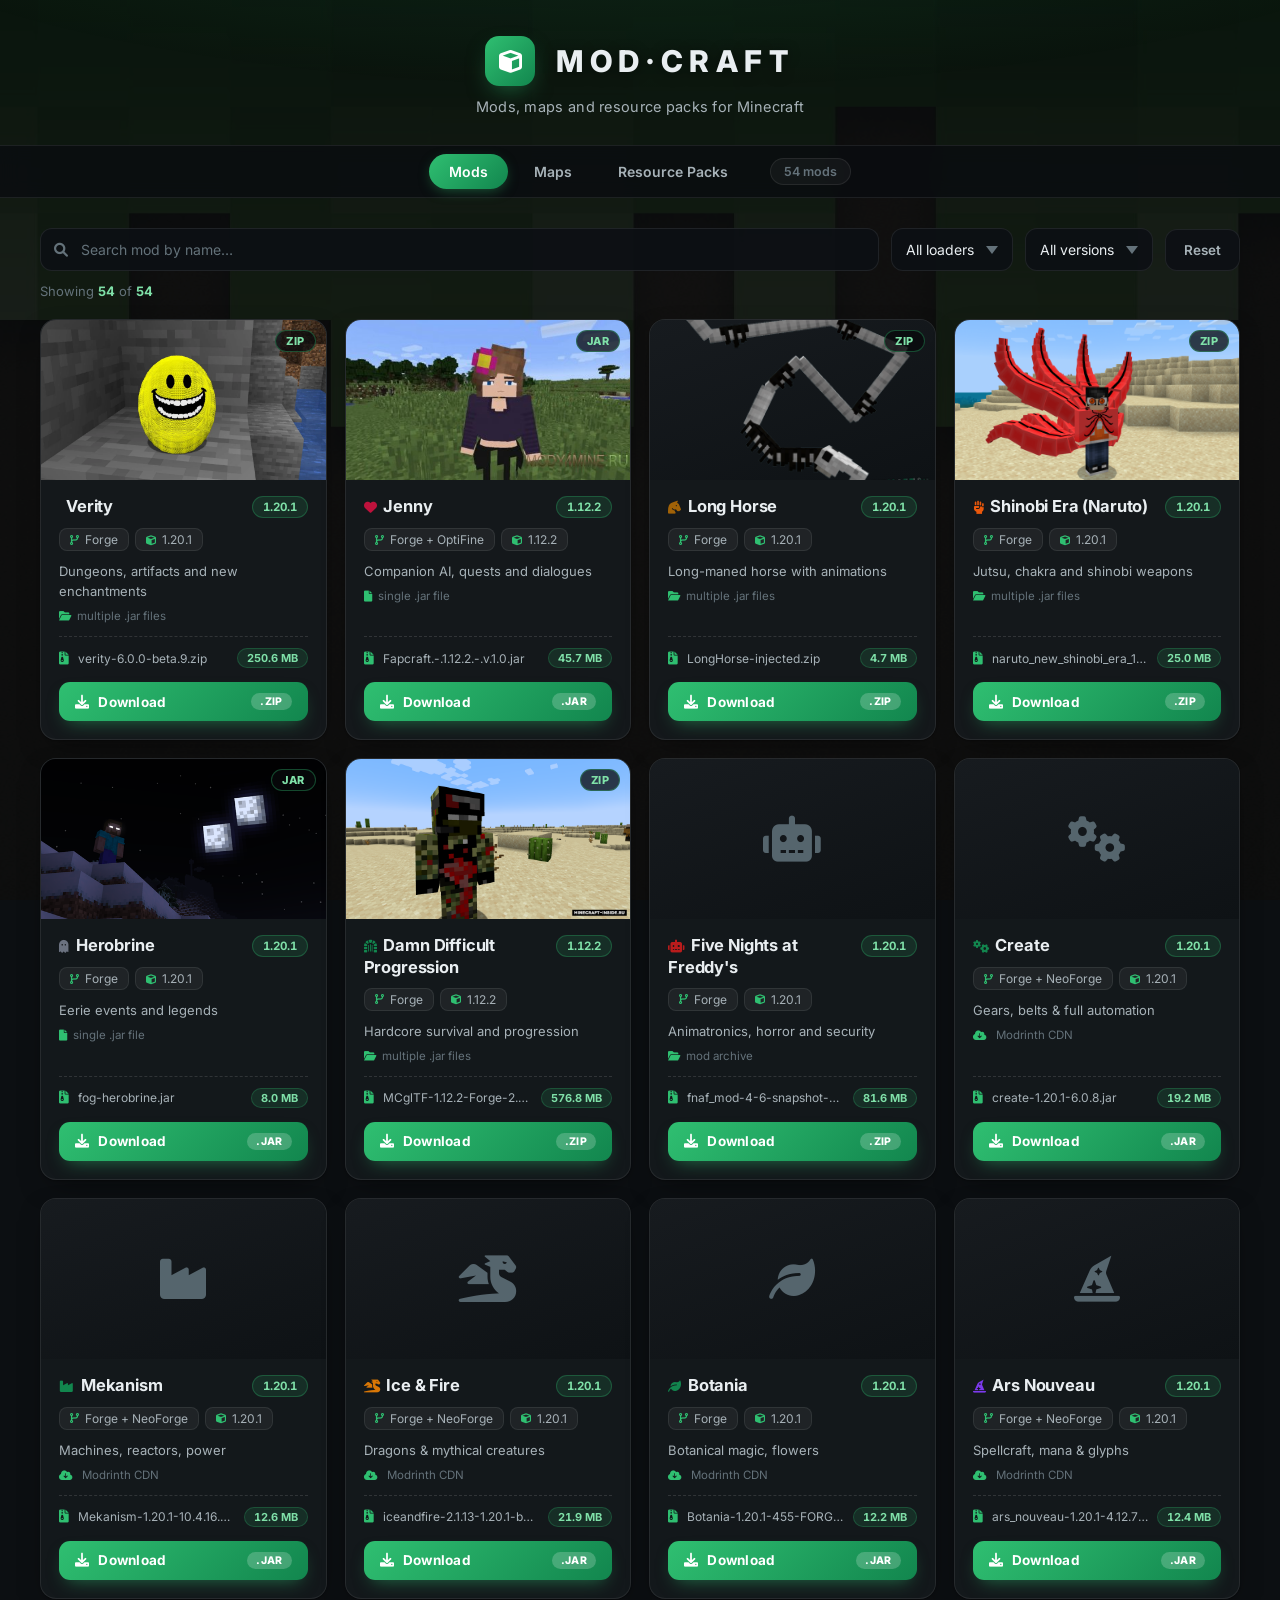
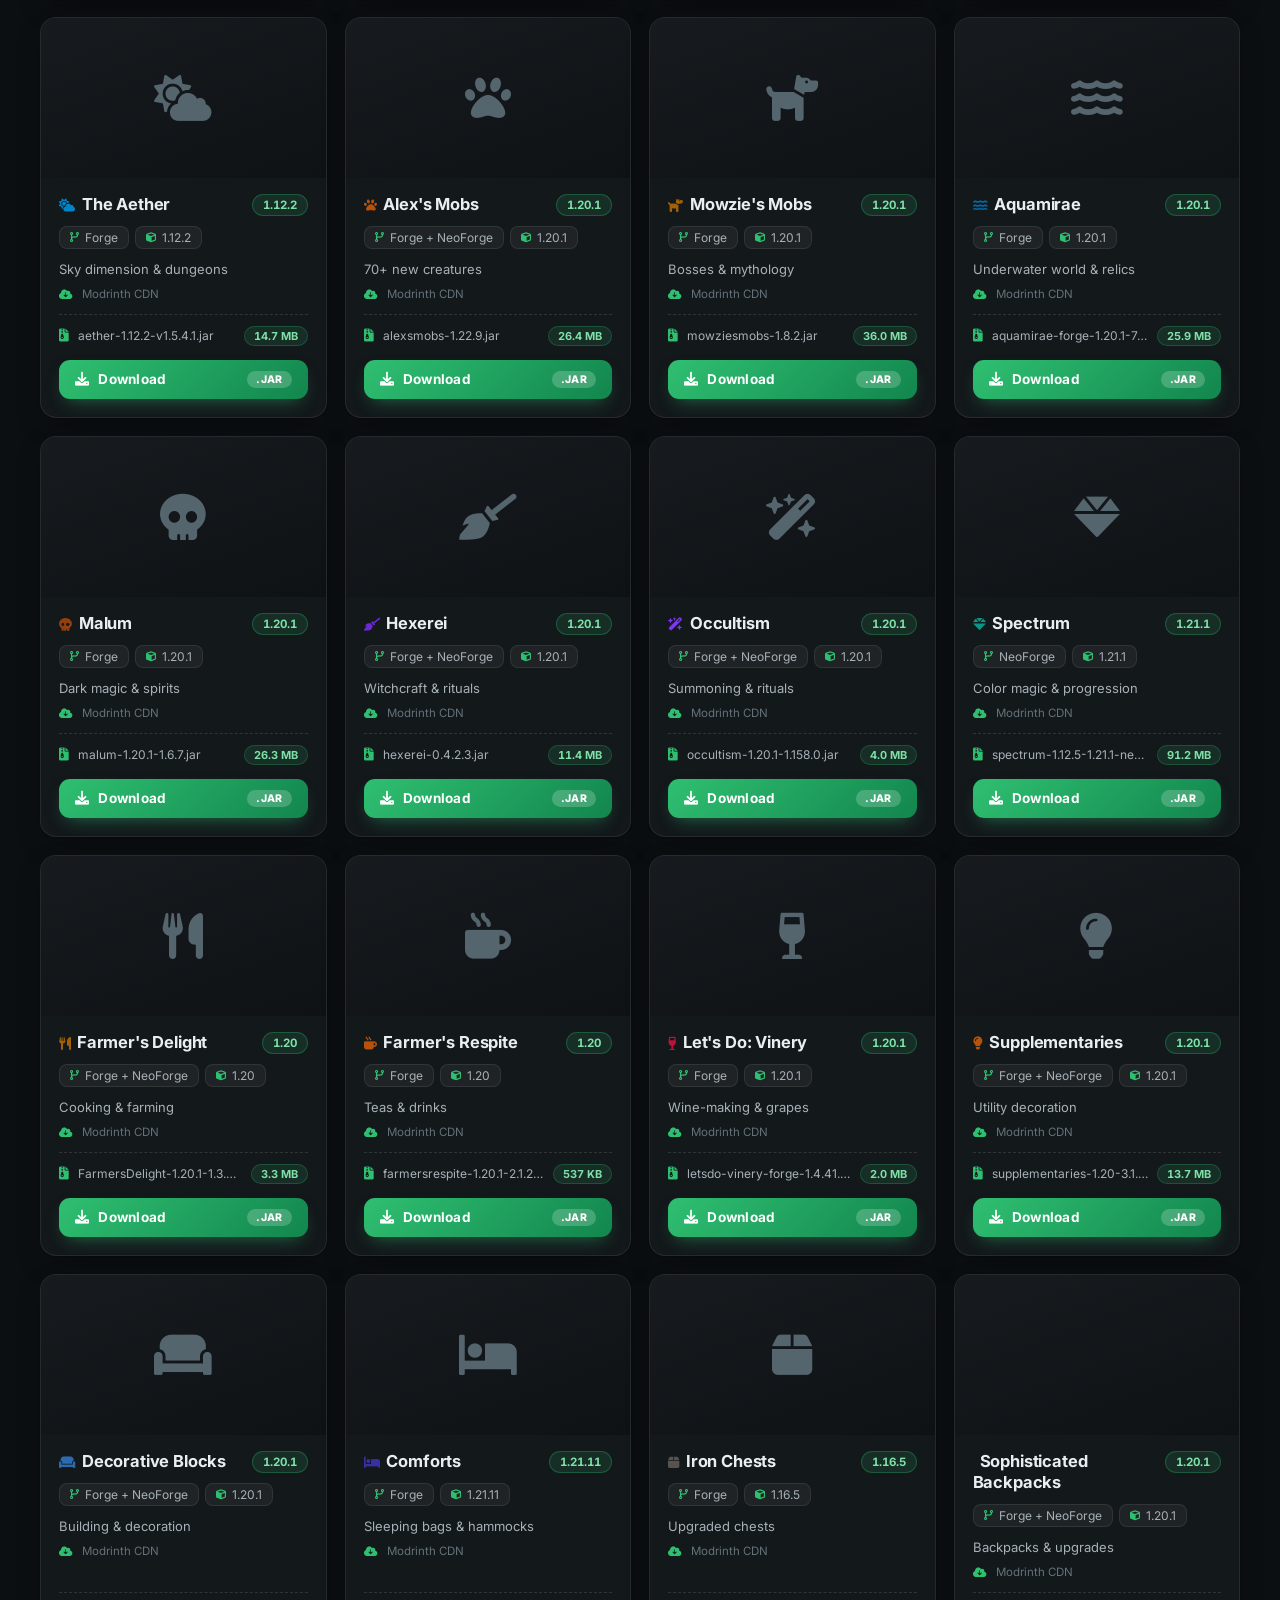
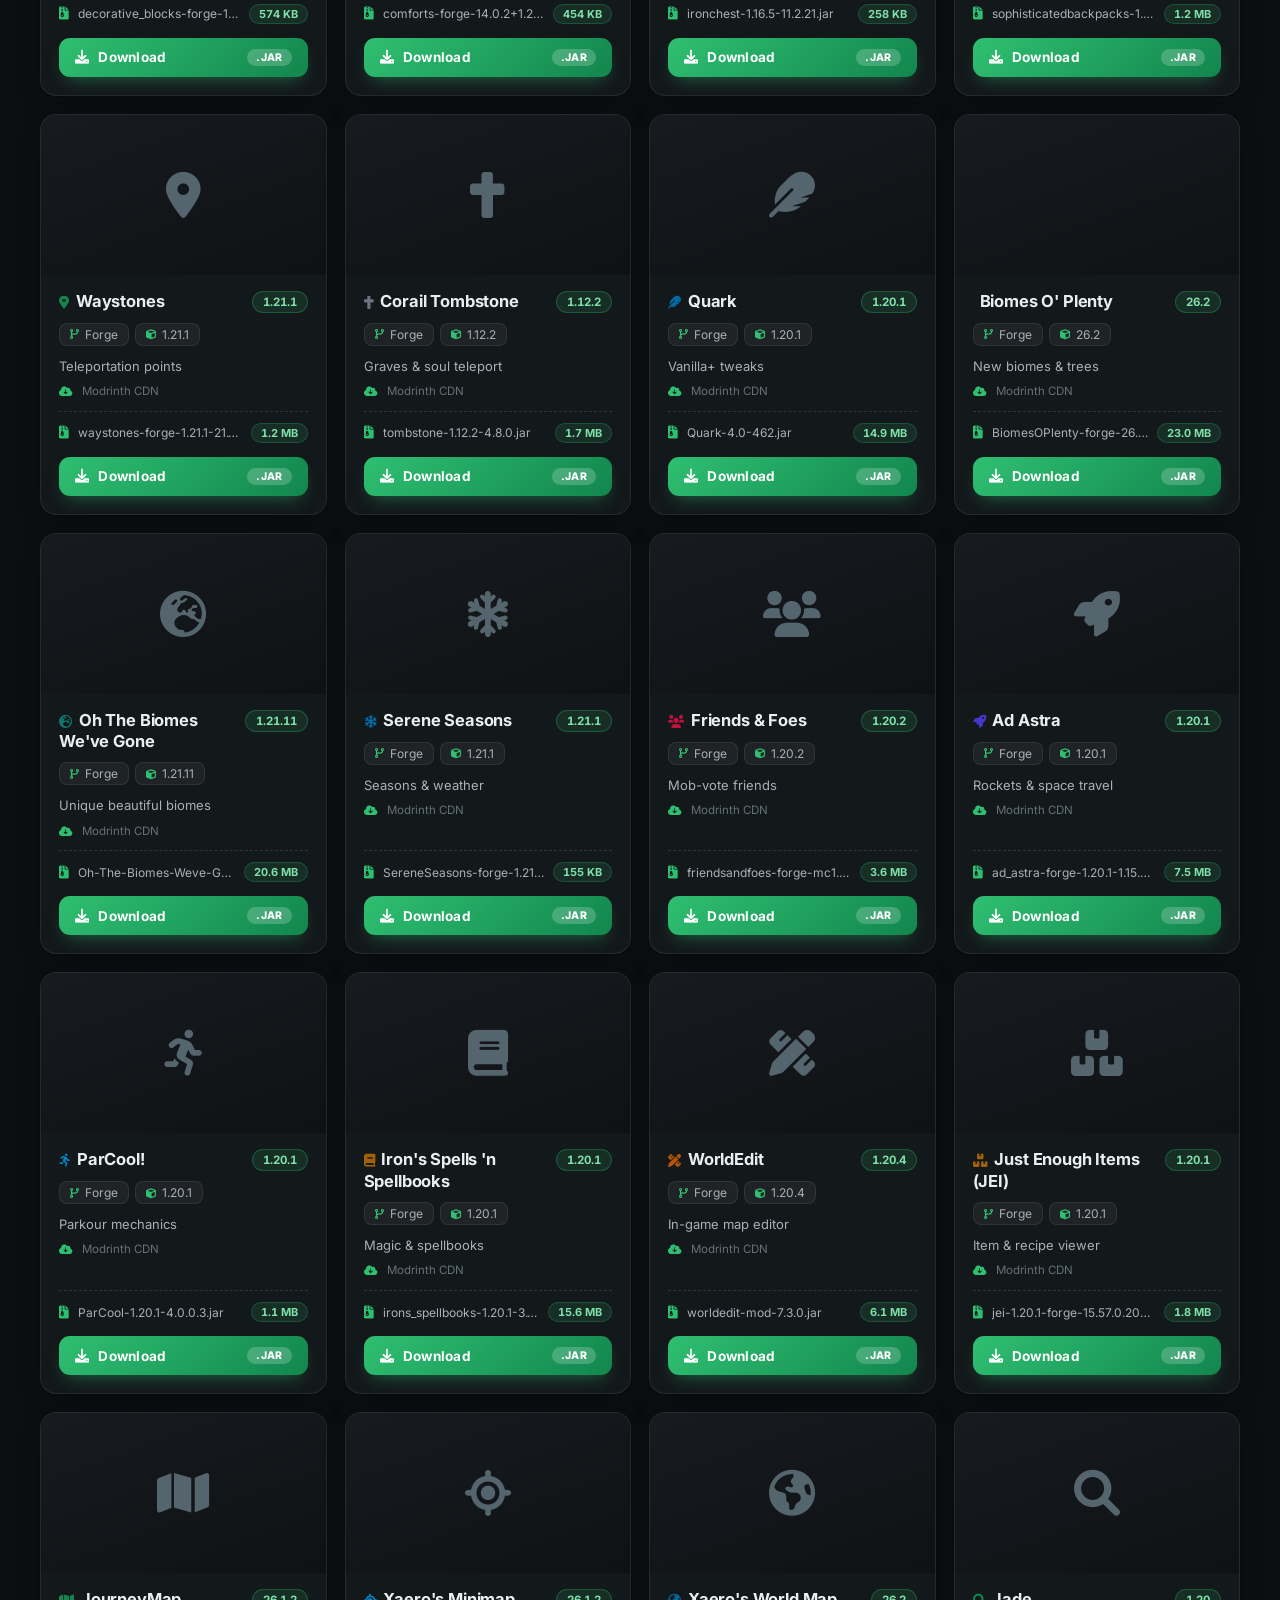
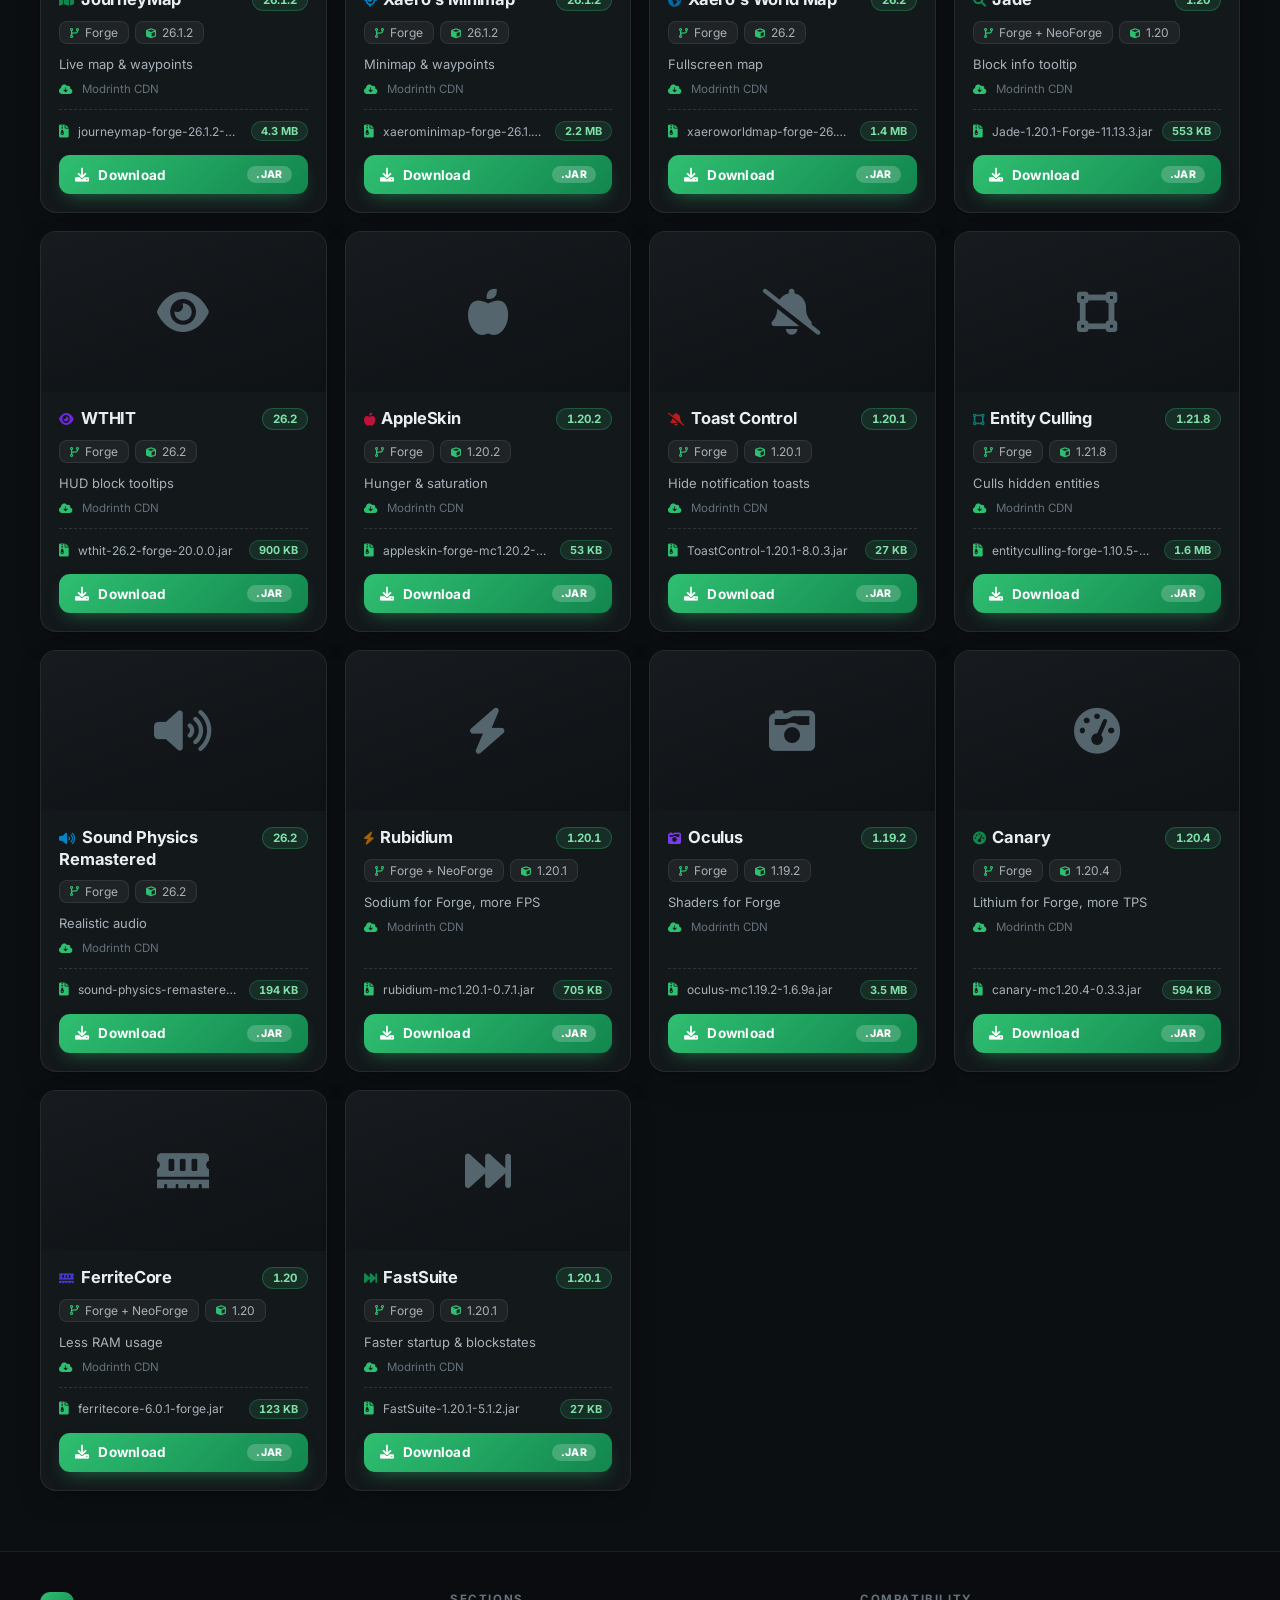
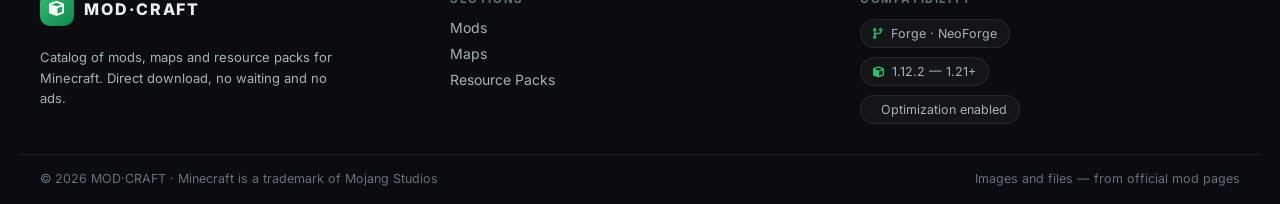
==== commit dbc78957: "Add files via upload" ====
--- a/index.html
+++ b/index.html
@@ -1,1603 +1,1692 @@
-<!DOCTYPE html>
-<html lang="ru">
-<head>
-  <meta charset="UTF-8" />
-  <meta name="viewport" content="width=device-width, initial-scale=1.0" />
-<title>MOD·CRAFT — моды Minecraft</title>
+<!DOCTYPE html>
+<html lang="en">
+<head>
+  <meta charset="UTF-8" />
+  <meta name="viewport" content="width=device-width, initial-scale=1.0" />
+<title>MOD·CRAFT — Minecraft Mods</title>
+
   <script>
+
     (function () {
+
       history.scrollRestoration = 'manual';
+
       var savedY = Number(sessionStorage.getItem('mc_scroll_last')) || 0;
+
       var html = document.documentElement;
+
       var restored = false;
+
       function restoreScroll() {
+
         var maxY = html.scrollHeight - window.innerHeight;
+
         var y = Math.min(savedY, Math.max(maxY, 0));
+
         var prev = html.style.scrollBehavior;
+
         html.style.scrollBehavior = 'auto';
+
         window.scrollTo(0, y);
+
         html.style.scrollBehavior = prev;
+
       }
+
       function restoreAndShow() {
+
         if (restored) return;
+
         restored = true;
+
         restoreScroll();
+
         html.classList.remove('resuming');
+
       }
+
       if (savedY > 0) {
+
         html.classList.add('resuming');
+
         document.addEventListener('DOMContentLoaded', restoreAndShow);
+
         window.addEventListener('load', restoreAndShow);
+
         setTimeout(restoreAndShow, 400);
+
       }
+
       window.addEventListener('beforeunload', function () {
+
         sessionStorage.setItem('mc_scroll_last', String(window.scrollY));
+
       });
+
       window.addEventListener('scroll', function () {
+
         sessionStorage.setItem('mc_scroll_last', String(window.scrollY));
+
       }, { passive: true });
+
     })();
+
   </script>
-  <link rel="preconnect" href="https://fonts.googleapis.com" />
-  <link href="https://fonts.googleapis.com/css2?family=Inter:wght@400;500;600;700;800&display=swap" rel="stylesheet" />
-  <link rel="stylesheet" href="https://cdnjs.cloudflare.com/ajax/libs/font-awesome/6.0.0-beta3/css/all.min.css" />
-  <link rel="stylesheet" href="style.css" />
-  <script>document.documentElement.classList.add('js');</script>
-</head>
-<body>
-
-  <header class="site-header">
-    <div class="container">
-      <a class="brand" href="indexx.html">
-        <span class="logo"><i class="fas fa-cube"></i></span>
-        <span class="brand-name">MOD·CRAFT</span>
-      </a>
-      <p class="brand-sub">Моды, карты и ресурспаки для Minecraft</p>
-    </div>
-  </header>
-
-  <nav class="main-nav">
-    <div class="container nav-inner">
-      <a href="indexx.html" class="active">Моды</a>
-      <a href="maps.html">Карты</a>
-      <a href="packs.html">Ресурспаки</a>
-      <span class="nav-count">54 модов</span>
-    </div>
-  </nav>
-
-  <main class="container">
-
-    <div class="toolbar">
-      <div class="search-field">
-        <i class="fas fa-magnifying-glass"></i>
-        <input id="q" type="text" placeholder="Поиск мода по названию…" autocomplete="off" />
-      </div>
-      <select id="fLoader" class="select" aria-label="Лоадер">
-        <option value="">Все лоадеры</option>
-        <option value="forge">Forge</option>
-        <option value="neoforge">NeoForge</option>
-        <option value="fabric">Fabric</option>
-        <option value="optifine">OptiFine</option>
-      </select>
-      <select id="fVersion" class="select" aria-label="Версия">
-        <option value="">Все версии</option>
-      </select>
-      <button id="reset" class="btn-ghost">Сбросить</button>
-    </div>
-
-    <div class="toolbar-status">Показано <b id="shown">54</b> из <b>54</b></div>
-
-    <div class="mod-grid" id="grid">
-    <article class="mod-card" data-name="verity" data-loader="forge" data-version="1.20">
-      <div class="preview">
-        <img src="./Verity%20Mod/63232-17822104048214-1920.webp" alt="Verity"
-          onerror="this.style.display='none'; this.parentElement.innerHTML='<div class=\'fallback\'><i class=\'fas fa-shield-halved\'></i></div>'"/>
-        <span class="chip">ZIP</span>
-      </div>
-      <div class="card-body">
-        <div class="title-row">
-          <h3><i class="fas fa-shield-halved" style="color:#12864e"></i>Verity</h3>
-          <span class="version-tag">1.20.1</span>
-        </div>
-        <div class="meta">
-          <span><i class="fas fa-code-branch"></i>Forge</span>
-          <span><i class="fas fa-cube"></i>1.20.1</span>
-        </div>
-        <p class="desc">Dungeons, артефакты и новые чары <span class="hint"><i class="fas fa-folder-open"></i>несколько .jar файлов</span></p>
-        <div class="file-line">
-          <i class="fas fa-file-zipper"></i>
-          <span class="fname">verity-6.0.0-beta.9.zip</span>
-          <span class="fsize">250.6 MB</span>
-        </div>
-        <a href="./Verity%20Mod/verity-6.0.0-beta.9.zip" class="btn" download>
-          <i class="fas fa-download"></i>Скачать<span class="ext">.ZIP</span>
-        </a>
-      </div>
-    </article>
-    <article class="mod-card" data-name="jenny" data-loader="forge + optifine optifine" data-version="1.12">
-      <div class="preview">
-        <img src="./Jenny%20Mod/1754237013_jennycraft-2.jpg" alt="Jenny"
-          onerror="this.style.display='none'; this.parentElement.innerHTML='<div class=\'fallback\'><i class=\'fas fa-heart\'></i></div>'"/>
-        <span class="chip">JAR</span>
-      </div>
-      <div class="card-body">
-        <div class="title-row">
-          <h3><i class="fas fa-heart" style="color:#be123c"></i>Jenny</h3>
-          <span class="version-tag">1.12.2</span>
-        </div>
-        <div class="meta">
-          <span><i class="fas fa-code-branch"></i>Forge + OptiFine</span>
-          <span><i class="fas fa-cube"></i>1.12.2</span>
-        </div>
-        <p class="desc">Companion AI, квесты и диалоги <span class="hint"><i class="fas fa-file"></i>один .jar файл</span></p>
-        <div class="file-line">
-          <i class="fas fa-file-zipper"></i>
-          <span class="fname">Fapcraft.-.1.12.2.-.v.1.0.jar</span>
-          <span class="fsize">45.7 MB</span>
-        </div>
-        <a href="./Jenny%20Mod/Fapcraft.-.1.12.2.-.v.1.0.jar" class="btn" download>
-          <i class="fas fa-download"></i>Скачать<span class="ext">.JAR</span>
-        </a>
-      </div>
-    </article>
-    <article class="mod-card" data-name="long horse" data-loader="forge" data-version="1.20">
-      <div class="preview">
-        <img src="./LongHorse%20Mod/1749193865_description_4e978059-a985-439f-a3b2-f9ebf29f2cd8.png" alt="Long Horse"
-          onerror="this.style.display='none'; this.parentElement.innerHTML='<div class=\'fallback\'><i class=\'fas fa-horse-head\'></i></div>'"/>
-        <span class="chip">ZIP</span>
-      </div>
-      <div class="card-body">
-        <div class="title-row">
-          <h3><i class="fas fa-horse-head" style="color:#a16207"></i>Long Horse</h3>
-          <span class="version-tag">1.20.1</span>
-        </div>
-        <div class="meta">
-          <span><i class="fas fa-code-branch"></i>Forge</span>
-          <span><i class="fas fa-cube"></i>1.20.1</span>
-        </div>
-        <p class="desc">Длинногривая лошадь с анимациями <span class="hint"><i class="fas fa-folder-open"></i>несколько .jar файлов</span></p>
-        <div class="file-line">
-          <i class="fas fa-file-zipper"></i>
-          <span class="fname">LongHorse-injected.zip</span>
-          <span class="fsize">4.7 MB</span>
-        </div>
-        <a href="./LongHorse%20Mod/LongHorse-injected.zip" class="btn" download>
-          <i class="fas fa-download"></i>Скачать<span class="ext">.ZIP</span>
-        </a>
-      </div>
-    </article>
-    <article class="mod-card" data-name="shinobi era (naruto)" data-loader="forge" data-version="1.20">
-      <div class="preview">
-        <img src="./Naruto%20Mod/maxresdefault.jpg" alt="Shinobi Era (Naruto)"
-          onerror="this.style.display='none'; this.parentElement.innerHTML='<div class=\'fallback\'><i class=\'fas fa-fist-raised\'></i></div>'"/>
-        <span class="chip">ZIP</span>
-      </div>
-      <div class="card-body">
-        <div class="title-row">
-          <h3><i class="fas fa-fist-raised" style="color:#ea580c"></i>Shinobi Era (Naruto)</h3>
-          <span class="version-tag">1.20.1</span>
-        </div>
-        <div class="meta">
-          <span><i class="fas fa-code-branch"></i>Forge</span>
-          <span><i class="fas fa-cube"></i>1.20.1</span>
-        </div>
-        <p class="desc">Дзюцу, чакра и оружие шиноби <span class="hint"><i class="fas fa-folder-open"></i>несколько .jar файлов</span></p>
-        <div class="file-line">
-          <i class="fas fa-file-zipper"></i>
-          <span class="fname">naruto_new_shinobi_era_1.20.1-1.6.0.injected.zip</span>
-          <span class="fsize">25.0 MB</span>
-        </div>
-        <a href="./Naruto%20Mod/naruto_new_shinobi_era_1.20.1-1.6.0.injected.zip" class="btn" download>
-          <i class="fas fa-download"></i>Скачать<span class="ext">.ZIP</span>
-        </a>
-      </div>
-    </article>
-    <article class="mod-card" data-name="herobrine" data-loader="forge" data-version="1.20">
-      <div class="preview">
-        <img src="./Herobrine%20Mod/6537d446d9a7c.png" alt="Herobrine"
-          onerror="this.style.display='none'; this.parentElement.innerHTML='<div class=\'fallback\'><i class=\'fas fa-ghost\'></i></div>'"/>
-        <span class="chip">JAR</span>
-      </div>
-      <div class="card-body">
-        <div class="title-row">
-          <h3><i class="fas fa-ghost" style="color:#6b7280"></i>Herobrine</h3>
-          <span class="version-tag">1.20.1</span>
-        </div>
-        <div class="meta">
-          <span><i class="fas fa-code-branch"></i>Forge</span>
-          <span><i class="fas fa-cube"></i>1.20.1</span>
-        </div>
-        <p class="desc">Жуткие события и легенды <span class="hint"><i class="fas fa-file"></i>один .jar файл</span></p>
-        <div class="file-line">
-          <i class="fas fa-file-zipper"></i>
-          <span class="fname">fog-herobrine.jar</span>
-          <span class="fsize">8.0 MB</span>
-        </div>
-        <a href="./Herobrine%20Mod/fog-herobrine.jar" class="btn" download>
-          <i class="fas fa-download"></i>Скачать<span class="ext">.JAR</span>
-        </a>
-      </div>
-    </article>
-    <article class="mod-card" data-name="damn difficult progression" data-loader="forge" data-version="1.12">
-      <div class="preview">
-        <img src="./Damn%20Difficult%20Progression/2026-08-18_22.15.16.png" alt="Damn Difficult Progression"
-          onerror="this.style.display='none'; this.parentElement.innerHTML='<div class=\'fallback\'><i class=\'fas fa-dungeon\'></i></div>'"/>
-        <span class="chip">ZIP</span>
-      </div>
-      <div class="card-body">
-        <div class="title-row">
-          <h3><i class="fas fa-dungeon" style="color:#12864e"></i>Damn Difficult Progression</h3>
-          <span class="version-tag">1.12.2</span>
-        </div>
-        <div class="meta">
-          <span><i class="fas fa-code-branch"></i>Forge</span>
-          <span><i class="fas fa-cube"></i>1.12.2</span>
-        </div>
-        <p class="desc">Хардкорное выживание и прогрессия <span class="hint"><i class="fas fa-folder-open"></i>несколько .jar файлов</span></p>
-        <div class="file-line">
-          <i class="fas fa-file-zipper"></i>
-          <span class="fname">MCglTF-1.12.2-Forge-2.0.3.0.zip</span>
-          <span class="fsize">576.8 MB</span>
-        </div>
-        <a href="./Damn%20Difficult%20Progression/MCglTF-1.12.2-Forge-2.0.3.0.zip" class="btn" download>
-          <i class="fas fa-download"></i>Скачать<span class="ext">.ZIP</span>
-        </a>
-      </div>
-    </article>
-    <article class="mod-card" data-name="five nights at freddy's" data-loader="forge" data-version="1.20">
-      <div class="preview">
-        <img src="https://cdn.modrinth.com/data/xVY2l4TW/images/15d3b9d9e0a1730977c07732c0aed2c34b0c03bb_350.webp" alt="Five Nights at Freddy's"
-          onerror="this.style.display='none'; this.parentElement.innerHTML='<div class=\'fallback\'><i class=\'fas fa-robot\'></i></div>'"/>
-        <span class="chip">ZIP</span>
-      </div>
-      <div class="card-body">
-        <div class="title-row">
-          <h3><i class="fas fa-robot" style="color:#b91c1c"></i>Five Nights at Freddy's</h3>
-          <span class="version-tag">1.20.1</span>
-        </div>
-        <div class="meta">
-          <span><i class="fas fa-code-branch"></i>Forge</span>
-          <span><i class="fas fa-cube"></i>1.20.1</span>
-        </div>
-        <p class="desc">Аниматроники, хоррор и охрана <span class="hint"><i class="fas fa-folder-open"></i>архив с модами</span></p>
-        <div class="file-line">
-          <i class="fas fa-file-zipper"></i>
-          <span class="fname">fnaf_mod-4-6-snapshot-1-1.20.1.injected.zip</span>
-          <span class="fsize">81.6 MB</span>
-        </div>
-        <a href="./FNAF%20Mod/fnaf_mod-4-6-snapshot-1-1.20.1.injected.zip" class="btn" download>
-          <i class="fas fa-download"></i>Скачать<span class="ext">.ZIP</span>
-        </a>
-      </div>
-    </article>
-    <article class="mod-card" data-name="create" data-loader="forge neoforge" data-version="1.20">
-      <div class="preview">
-        <img src="https://cdn.modrinth.com/data/LNytGWDc/61d716699bcf1ec42ed4926a9e1c7311be6087e2_96.webp" alt="Create" loading="lazy"
-          onerror="this.style.display='none'; this.parentElement.innerHTML='<div class=\'fallback\'><i class=\'fas fa-cogs\'></i></div>'"/>
-        <span class="chip">JAR</span>
-      </div>
-      <div class="card-body">
-        <div class="title-row">
-          <h3><i class="fas fa-cogs" style="color:#12864e"></i>Create</h3>
-          <span class="version-tag">1.20.1</span>
-        </div>
-        <div class="meta">
-          <span><i class="fas fa-code-branch"></i>Forge + NeoForge</span>
-          <span><i class="fas fa-cube"></i>1.20.1</span>
-        </div>
-        <p class="desc">Gears, belts & full automation <span class="hint"><i class="fas fa-cloud-arrow-down"></i> Modrinth CDN</span></p>
-        <div class="file-line">
-          <i class="fas fa-file-zipper"></i>
-          <span class="fname">create-1.20.1-6.0.8.jar</span>
-          <span class="fsize">19.2 MB</span>
-        </div>
-        <a href="https://cdn.modrinth.com/data/LNytGWDc/versions/8amzvn9x/create-1.20.1-6.0.8.jar" class="btn" download>
-          <i class="fas fa-download"></i>Скачать<span class="ext">.JAR</span>
-        </a>
-      </div>
-    </article>
-    <article class="mod-card" data-name="mekanism" data-loader="forge neoforge" data-version="1.20">
-      <div class="preview">
-        <img src="https://cdn.modrinth.com/data/Ce6I4WUE/ea185eb1300a64867f89101d4798e71a54ef6bed_96.webp" alt="Mekanism" loading="lazy"
-          onerror="this.style.display='none'; this.parentElement.innerHTML='<div class=\'fallback\'><i class=\'fas fa-industry\'></i></div>'"/>
-        <span class="chip">JAR</span>
-      </div>
-      <div class="card-body">
-        <div class="title-row">
-          <h3><i class="fas fa-industry" style="color:#12864e"></i>Mekanism</h3>
-          <span class="version-tag">1.20.1</span>
-        </div>
-        <div class="meta">
-          <span><i class="fas fa-code-branch"></i>Forge + NeoForge</span>
-          <span><i class="fas fa-cube"></i>1.20.1</span>
-        </div>
-        <p class="desc">Machines, reactors, power <span class="hint"><i class="fas fa-cloud-arrow-down"></i> Modrinth CDN</span></p>
-        <div class="file-line">
-          <i class="fas fa-file-zipper"></i>
-          <span class="fname">Mekanism-1.20.1-10.4.16.80.jar</span>
-          <span class="fsize">12.6 MB</span>
-        </div>
-        <a href="https://cdn.modrinth.com/data/Ce6I4WUE/versions/uxe1WQp4/Mekanism-1.20.1-10.4.16.80.jar" class="btn" download>
-          <i class="fas fa-download"></i>Скачать<span class="ext">.JAR</span>
-        </a>
-      </div>
-    </article>
-    <article class="mod-card" data-name="ice & fire" data-loader="forge neoforge" data-version="1.20">
-      <div class="preview">
-        <img src="https://cdn.modrinth.com/data/LVnvHVBp/images/2b55352d3184b39dbc6a488e0c052b28a6308891_350.webp" alt="Ice & Fire" loading="lazy"
-          onerror="this.style.display='none'; this.parentElement.innerHTML='<div class=\'fallback\'><i class=\'fas fa-dragon\'></i></div>'"/>
-        <span class="chip">JAR</span>
-      </div>
-      <div class="card-body">
-        <div class="title-row">
-          <h3><i class="fas fa-dragon" style="color:#d97706"></i>Ice & Fire</h3>
-          <span class="version-tag">1.20.1</span>
-        </div>
-        <div class="meta">
-          <span><i class="fas fa-code-branch"></i>Forge + NeoForge</span>
-          <span><i class="fas fa-cube"></i>1.20.1</span>
-        </div>
-        <p class="desc">Dragons & mythical creatures <span class="hint"><i class="fas fa-cloud-arrow-down"></i> Modrinth CDN</span></p>
-        <div class="file-line">
-          <i class="fas fa-file-zipper"></i>
-          <span class="fname">iceandfire-2.1.13-1.20.1-beta-5.jar</span>
-          <span class="fsize">21.9 MB</span>
-        </div>
-        <a href="https://cdn.modrinth.com/data/LVnvHVBp/versions/EzN8KQYF/iceandfire-2.1.13-1.20.1-beta-5.jar" class="btn" download>
-          <i class="fas fa-download"></i>Скачать<span class="ext">.JAR</span>
-        </a>
-      </div>
-    </article>
-    <article class="mod-card" data-name="botania" data-loader="forge" data-version="1.20">
-      <div class="preview">
-        <img src="https://cdn.modrinth.com/data/pfjLUfGv/e40d77bf0245907048fb71b5a64ec3de10099ef1_96.webp" alt="Botania" loading="lazy"
-          onerror="this.style.display='none'; this.parentElement.innerHTML='<div class=\'fallback\'><i class=\'fas fa-leaf\'></i></div>'"/>
-        <span class="chip">JAR</span>
-      </div>
-      <div class="card-body">
-        <div class="title-row">
-          <h3><i class="fas fa-leaf" style="color:#12864e"></i>Botania</h3>
-          <span class="version-tag">1.20.1</span>
-        </div>
-        <div class="meta">
-          <span><i class="fas fa-code-branch"></i>Forge</span>
-          <span><i class="fas fa-cube"></i>1.20.1</span>
-        </div>
-        <p class="desc">Botanical magic, flowers <span class="hint"><i class="fas fa-cloud-arrow-down"></i> Modrinth CDN</span></p>
-        <div class="file-line">
-          <i class="fas fa-file-zipper"></i>
-          <span class="fname">Botania-1.20.1-455-FORGE.jar</span>
-          <span class="fsize">12.2 MB</span>
-        </div>
-        <a href="https://cdn.modrinth.com/data/pfjLUfGv/versions/BpFDhV66/Botania-1.20.1-455-FORGE.jar" class="btn" download>
-          <i class="fas fa-download"></i>Скачать<span class="ext">.JAR</span>
-        </a>
-      </div>
-    </article>
-    <article class="mod-card" data-name="ars nouveau" data-loader="forge neoforge" data-version="1.20">
-      <div class="preview">
-        <img src="https://cdn.modrinth.com/data/TKB6INcv/7ccd369857b70b16e0fbd3f10e5278b0f75c7772_96.webp" alt="Ars Nouveau" loading="lazy"
-          onerror="this.style.display='none'; this.parentElement.innerHTML='<div class=\'fallback\'><i class=\'fas fa-hat-wizard\'></i></div>'"/>
-        <span class="chip">JAR</span>
-      </div>
-      <div class="card-body">
-        <div class="title-row">
-          <h3><i class="fas fa-hat-wizard" style="color:#7c3aed"></i>Ars Nouveau</h3>
-          <span class="version-tag">1.20.1</span>
-        </div>
-        <div class="meta">
-          <span><i class="fas fa-code-branch"></i>Forge + NeoForge</span>
-          <span><i class="fas fa-cube"></i>1.20.1</span>
-        </div>
-        <p class="desc">Spellcraft, mana & glyphs <span class="hint"><i class="fas fa-cloud-arrow-down"></i> Modrinth CDN</span></p>
-        <div class="file-line">
-          <i class="fas fa-file-zipper"></i>
-          <span class="fname">ars_nouveau-1.20.1-4.12.7-all.jar</span>
-          <span class="fsize">12.4 MB</span>
-        </div>
-        <a href="https://cdn.modrinth.com/data/TKB6INcv/versions/Hw2aD01e/ars_nouveau-1.20.1-4.12.7-all.jar" class="btn" download>
-          <i class="fas fa-download"></i>Скачать<span class="ext">.JAR</span>
-        </a>
-      </div>
-    </article>
-    <article class="mod-card" data-name="the aether" data-loader="forge" data-version="1.12">
-      <div class="preview">
-        <img src="https://cdn.modrinth.com/data/YhmgMVyu/images/6bcfa05c5228af0eaa3abb567cea8072720f2fc1_350.webp" alt="The Aether" loading="lazy"
-          onerror="this.style.display='none'; this.parentElement.innerHTML='<div class=\'fallback\'><i class=\'fas fa-cloud-sun\'></i></div>'"/>
-        <span class="chip">JAR</span>
-      </div>
-      <div class="card-body">
-        <div class="title-row">
-          <h3><i class="fas fa-cloud-sun" style="color:#0284c7"></i>The Aether</h3>
-          <span class="version-tag">1.12.2</span>
-        </div>
-        <div class="meta">
-          <span><i class="fas fa-code-branch"></i>Forge</span>
-          <span><i class="fas fa-cube"></i>1.12.2</span>
-        </div>
-        <p class="desc">Sky dimension & dungeons <span class="hint"><i class="fas fa-cloud-arrow-down"></i> Modrinth CDN</span></p>
-        <div class="file-line">
-          <i class="fas fa-file-zipper"></i>
-          <span class="fname">aether-1.12.2-v1.5.4.1.jar</span>
-          <span class="fsize">14.7 MB</span>
-        </div>
-        <a href="https://cdn.modrinth.com/data/YhmgMVyu/versions/y1tzlBx9/aether-1.12.2-v1.5.4.1.jar" class="btn" download>
-          <i class="fas fa-download"></i>Скачать<span class="ext">.JAR</span>
-        </a>
-      </div>
-    </article>
-    <article class="mod-card" data-name="alex's mobs" data-loader="forge neoforge" data-version="1.20">
-      <div class="preview">
-        <img src="https://cdn.modrinth.com/data/2cMuAZAp/images/0e8107d2528f683051477ac7359c943c8eae4c64_350.webp" alt="Alex's Mobs" loading="lazy"
-          onerror="this.style.display='none'; this.parentElement.innerHTML='<div class=\'fallback\'><i class=\'fas fa-paw\'></i></div>'"/>
-        <span class="chip">JAR</span>
-      </div>
-      <div class="card-body">
-        <div class="title-row">
-          <h3><i class="fas fa-paw" style="color:#b45309"></i>Alex's Mobs</h3>
-          <span class="version-tag">1.20.1</span>
-        </div>
-        <div class="meta">
-          <span><i class="fas fa-code-branch"></i>Forge + NeoForge</span>
-          <span><i class="fas fa-cube"></i>1.20.1</span>
-        </div>
-        <p class="desc">70+ new creatures <span class="hint"><i class="fas fa-cloud-arrow-down"></i> Modrinth CDN</span></p>
-        <div class="file-line">
-          <i class="fas fa-file-zipper"></i>
-          <span class="fname">alexsmobs-1.22.9.jar</span>
-          <span class="fsize">26.4 MB</span>
-        </div>
-        <a href="https://cdn.modrinth.com/data/2cMuAZAp/versions/XoIASRVU/alexsmobs-1.22.9.jar" class="btn" download>
-          <i class="fas fa-download"></i>Скачать<span class="ext">.JAR</span>
-        </a>
-      </div>
-    </article>
-    <article class="mod-card" data-name="mowzie's mobs" data-loader="forge" data-version="1.20">
-      <div class="preview">
-        <img src="https://cdn.modrinth.com/data/BFbX9xcm/images/062ff3f4f31061329115e82db45d881a1fcb6d9b_350.webp" alt="Mowzie's Mobs" loading="lazy"
-          onerror="this.style.display='none'; this.parentElement.innerHTML='<div class=\'fallback\'><i class=\'fas fa-dog\'></i></div>'"/>
-        <span class="chip">JAR</span>
-      </div>
-      <div class="card-body">
-        <div class="title-row">
-          <h3><i class="fas fa-dog" style="color:#a16207"></i>Mowzie's Mobs</h3>
-          <span class="version-tag">1.20.1</span>
-        </div>
-        <div class="meta">
-          <span><i class="fas fa-code-branch"></i>Forge</span>
-          <span><i class="fas fa-cube"></i>1.20.1</span>
-        </div>
-        <p class="desc">Bosses & mythology <span class="hint"><i class="fas fa-cloud-arrow-down"></i> Modrinth CDN</span></p>
-        <div class="file-line">
-          <i class="fas fa-file-zipper"></i>
-          <span class="fname">mowziesmobs-1.8.2.jar</span>
-          <span class="fsize">36.0 MB</span>
-        </div>
-        <a href="https://cdn.modrinth.com/data/BFbX9xcm/versions/acYEfsJa/mowziesmobs-1.8.2.jar" class="btn" download>
-          <i class="fas fa-download"></i>Скачать<span class="ext">.JAR</span>
-        </a>
-      </div>
-    </article>
-    <article class="mod-card" data-name="aquamirae" data-loader="forge" data-version="1.20">
-      <div class="preview">
-        <img src="https://cdn.modrinth.com/data/k23mNPhZ/images/e144fc02877a08a5b604948429d5e418ceab6f64.webp" alt="Aquamirae" loading="lazy"
-          onerror="this.style.display='none'; this.parentElement.innerHTML='<div class=\'fallback\'><i class=\'fas fa-water\'></i></div>'"/>
-        <span class="chip">JAR</span>
-      </div>
-      <div class="card-body">
-        <div class="title-row">
-          <h3><i class="fas fa-water" style="color:#0369a1"></i>Aquamirae</h3>
-          <span class="version-tag">1.20.1</span>
-        </div>
-        <div class="meta">
-          <span><i class="fas fa-code-branch"></i>Forge</span>
-          <span><i class="fas fa-cube"></i>1.20.1</span>
-        </div>
-        <p class="desc">Underwater world & relics <span class="hint"><i class="fas fa-cloud-arrow-down"></i> Modrinth CDN</span></p>
-        <div class="file-line">
-          <i class="fas fa-file-zipper"></i>
-          <span class="fname">aquamirae-forge-1.20.1-7.1.13.jar</span>
-          <span class="fsize">25.9 MB</span>
-        </div>
-        <a href="https://cdn.modrinth.com/data/k23mNPhZ/versions/72GwOBcB/aquamirae-forge-1.20.1-7.1.13.jar" class="btn" download>
-          <i class="fas fa-download"></i>Скачать<span class="ext">.JAR</span>
-        </a>
-      </div>
-    </article>
-    <article class="mod-card" data-name="malum" data-loader="forge" data-version="1.20">
-      <div class="preview">
-        <img src="https://cdn.modrinth.com/data/jgzwYsAN/images/7249d913ef451a41ae965e6fca5a728626405ac9_350.webp" alt="Malum" loading="lazy"
-          onerror="this.style.display='none'; this.parentElement.innerHTML='<div class=\'fallback\'><i class=\'fas fa-skull\'></i></div>'"/>
-        <span class="chip">JAR</span>
-      </div>
-      <div class="card-body">
-        <div class="title-row">
-          <h3><i class="fas fa-skull" style="color:#92400e"></i>Malum</h3>
-          <span class="version-tag">1.20.1</span>
-        </div>
-        <div class="meta">
-          <span><i class="fas fa-code-branch"></i>Forge</span>
-          <span><i class="fas fa-cube"></i>1.20.1</span>
-        </div>
-        <p class="desc">Dark magic & spirits <span class="hint"><i class="fas fa-cloud-arrow-down"></i> Modrinth CDN</span></p>
-        <div class="file-line">
-          <i class="fas fa-file-zipper"></i>
-          <span class="fname">malum-1.20.1-1.6.7.jar</span>
-          <span class="fsize">26.3 MB</span>
-        </div>
-        <a href="https://cdn.modrinth.com/data/jgzwYsAN/versions/U88VbrNU/malum-1.20.1-1.6.7.jar" class="btn" download>
-          <i class="fas fa-download"></i>Скачать<span class="ext">.JAR</span>
-        </a>
-      </div>
-    </article>
-    <article class="mod-card" data-name="hexerei" data-loader="forge neoforge" data-version="1.20">
-      <div class="preview">
-        <img src="https://cdn.modrinth.com/data/IQSOHVhI/images/152f8dc0664c3062b9efc694e05fd58a4f181724_350.webp" alt="Hexerei" loading="lazy"
-          onerror="this.style.display='none'; this.parentElement.innerHTML='<div class=\'fallback\'><i class=\'fas fa-broom\'></i></div>'"/>
-        <span class="chip">JAR</span>
-      </div>
-      <div class="card-body">
-        <div class="title-row">
-          <h3><i class="fas fa-broom" style="color:#6d28d9"></i>Hexerei</h3>
-          <span class="version-tag">1.20.1</span>
-        </div>
-        <div class="meta">
-          <span><i class="fas fa-code-branch"></i>Forge + NeoForge</span>
-          <span><i class="fas fa-cube"></i>1.20.1</span>
-        </div>
-        <p class="desc">Witchcraft & rituals <span class="hint"><i class="fas fa-cloud-arrow-down"></i> Modrinth CDN</span></p>
-        <div class="file-line">
-          <i class="fas fa-file-zipper"></i>
-          <span class="fname">hexerei-0.4.2.3.jar</span>
-          <span class="fsize">11.4 MB</span>
-        </div>
-        <a href="https://cdn.modrinth.com/data/IQSOHVhI/versions/z5SfvrzM/hexerei-0.4.2.3.jar" class="btn" download>
-          <i class="fas fa-download"></i>Скачать<span class="ext">.JAR</span>
-        </a>
-      </div>
-    </article>
-    <article class="mod-card" data-name="occultism" data-loader="forge neoforge" data-version="1.20">
-      <div class="preview">
-        <img src="https://cdn.modrinth.com/data/sbJh4AZw/images/a0e237a422ae8c34ecf353ed35dfa0628ad19e46_350.webp" alt="Occultism" loading="lazy"
-          onerror="this.style.display='none'; this.parentElement.innerHTML='<div class=\'fallback\'><i class=\'fas fa-wand-magic-sparkles\'></i></div>'"/>
-        <span class="chip">JAR</span>
-      </div>
-      <div class="card-body">
-        <div class="title-row">
-          <h3><i class="fas fa-wand-magic-sparkles" style="color:#7c3aed"></i>Occultism</h3>
-          <span class="version-tag">1.20.1</span>
-        </div>
-        <div class="meta">
-          <span><i class="fas fa-code-branch"></i>Forge + NeoForge</span>
-          <span><i class="fas fa-cube"></i>1.20.1</span>
-        </div>
-        <p class="desc">Summoning & rituals <span class="hint"><i class="fas fa-cloud-arrow-down"></i> Modrinth CDN</span></p>
-        <div class="file-line">
-          <i class="fas fa-file-zipper"></i>
-          <span class="fname">occultism-1.20.1-1.158.0.jar</span>
-          <span class="fsize">4.0 MB</span>
-        </div>
-        <a href="https://cdn.modrinth.com/data/sbJh4AZw/versions/hs5pHmiU/occultism-1.20.1-1.158.0.jar" class="btn" download>
-          <i class="fas fa-download"></i>Скачать<span class="ext">.JAR</span>
-        </a>
-      </div>
-    </article>
-    <article class="mod-card" data-name="spectrum" data-loader="neoforge" data-version="1.21">
-      <div class="preview">
-        <img src="https://cdn.modrinth.com/data/3rc31Hgo/images/0e851ee0446887487f03af726f959302cc7459e3_350.webp" alt="Spectrum" loading="lazy"
-          onerror="this.style.display='none'; this.parentElement.innerHTML='<div class=\'fallback\'><i class=\'fas fa-gem\'></i></div>'"/>
-        <span class="chip">JAR</span>
-      </div>
-      <div class="card-body">
-        <div class="title-row">
-          <h3><i class="fas fa-gem" style="color:#0d9488"></i>Spectrum</h3>
-          <span class="version-tag">1.21.1</span>
-        </div>
-        <div class="meta">
-          <span><i class="fas fa-code-branch"></i>NeoForge</span>
-          <span><i class="fas fa-cube"></i>1.21.1</span>
-        </div>
-        <p class="desc">Color magic & progression <span class="hint"><i class="fas fa-cloud-arrow-down"></i> Modrinth CDN</span></p>
-        <div class="file-line">
-          <i class="fas fa-file-zipper"></i>
-          <span class="fname">spectrum-1.12.5-1.21.1-neo.jar</span>
-          <span class="fsize">91.2 MB</span>
-        </div>
-        <a href="https://cdn.modrinth.com/data/3rc31Hgo/versions/cE3gyVDM/spectrum-1.12.5-1.21.1-neo.jar" class="btn" download>
-          <i class="fas fa-download"></i>Скачать<span class="ext">.JAR</span>
-        </a>
-      </div>
-    </article>
-    <article class="mod-card" data-name="farmer's delight" data-loader="forge neoforge" data-version="1.20">
-      <div class="preview">
-        <img src="https://cdn.modrinth.com/data/R2OftAxM/images/a5a80d8833b40a7cc5c2baa06ecc7960c819ac74_350.webp" alt="Farmer's Delight" loading="lazy"
-          onerror="this.style.display='none'; this.parentElement.innerHTML='<div class=\'fallback\'><i class=\'fas fa-utensils\'></i></div>'"/>
-        <span class="chip">JAR</span>
-      </div>
-      <div class="card-body">
-        <div class="title-row">
-          <h3><i class="fas fa-utensils" style="color:#a16207"></i>Farmer's Delight</h3>
-          <span class="version-tag">1.20</span>
-        </div>
-        <div class="meta">
-          <span><i class="fas fa-code-branch"></i>Forge + NeoForge</span>
-          <span><i class="fas fa-cube"></i>1.20</span>
-        </div>
-        <p class="desc">Cooking & farming <span class="hint"><i class="fas fa-cloud-arrow-down"></i> Modrinth CDN</span></p>
-        <div class="file-line">
-          <i class="fas fa-file-zipper"></i>
-          <span class="fname">FarmersDelight-1.20.1-1.3.4.jar</span>
-          <span class="fsize">3.3 MB</span>
-        </div>
-        <a href="https://cdn.modrinth.com/data/R2OftAxM/versions/SiIpcZzM/FarmersDelight-1.20.1-1.3.4.jar" class="btn" download>
-          <i class="fas fa-download"></i>Скачать<span class="ext">.JAR</span>
-        </a>
-      </div>
-    </article>
-    <article class="mod-card" data-name="farmer's respite" data-loader="forge" data-version="1.20">
-      <div class="preview">
-        <img src="https://cdn.modrinth.com/data/fasdaXH5/images/a003a6495ec61161b34ca49d0a7b12d694662f3e_350.webp" alt="Farmer's Respite" loading="lazy"
-          onerror="this.style.display='none'; this.parentElement.innerHTML='<div class=\'fallback\'><i class=\'fas fa-mug-hot\'></i></div>'"/>
-        <span class="chip">JAR</span>
-      </div>
-      <div class="card-body">
-        <div class="title-row">
-          <h3><i class="fas fa-mug-hot" style="color:#b45309"></i>Farmer's Respite</h3>
-          <span class="version-tag">1.20</span>
-        </div>
-        <div class="meta">
-          <span><i class="fas fa-code-branch"></i>Forge</span>
-          <span><i class="fas fa-cube"></i>1.20</span>
-        </div>
-        <p class="desc">Teas & drinks <span class="hint"><i class="fas fa-cloud-arrow-down"></i> Modrinth CDN</span></p>
-        <div class="file-line">
-          <i class="fas fa-file-zipper"></i>
-          <span class="fname">farmersrespite-1.20.1-2.1.2.jar</span>
-          <span class="fsize">537 KB</span>
-        </div>
-        <a href="https://cdn.modrinth.com/data/fasdaXH5/versions/kucmCxP0/farmersrespite-1.20.1-2.1.2.jar" class="btn" download>
-          <i class="fas fa-download"></i>Скачать<span class="ext">.JAR</span>
-        </a>
-      </div>
-    </article>
-    <article class="mod-card" data-name="let's do: vinery" data-loader="forge" data-version="1.20">
-      <div class="preview">
-        <img src="https://cdn.modrinth.com/data/1DWmBJVA/images/759e68ec387ad53a1d9ac8d71b8b0e3d763655f5_350.webp" alt="Let's Do: Vinery" loading="lazy"
-          onerror="this.style.display='none'; this.parentElement.innerHTML='<div class=\'fallback\'><i class=\'fas fa-wine-glass\'></i></div>'"/>
-        <span class="chip">JAR</span>
-      </div>
-      <div class="card-body">
-        <div class="title-row">
-          <h3><i class="fas fa-wine-glass" style="color:#be123c"></i>Let's Do: Vinery</h3>
-          <span class="version-tag">1.20.1</span>
-        </div>
-        <div class="meta">
-          <span><i class="fas fa-code-branch"></i>Forge</span>
-          <span><i class="fas fa-cube"></i>1.20.1</span>
-        </div>
-        <p class="desc">Wine-making & grapes <span class="hint"><i class="fas fa-cloud-arrow-down"></i> Modrinth CDN</span></p>
-        <div class="file-line">
-          <i class="fas fa-file-zipper"></i>
-          <span class="fname">letsdo-vinery-forge-1.4.41.jar</span>
-          <span class="fsize">2.0 MB</span>
-        </div>
-        <a href="https://cdn.modrinth.com/data/1DWmBJVA/versions/2I4cH49O/letsdo-vinery-forge-1.4.41.jar" class="btn" download>
-          <i class="fas fa-download"></i>Скачать<span class="ext">.JAR</span>
-        </a>
-      </div>
-    </article>
-    <article class="mod-card" data-name="supplementaries" data-loader="forge neoforge" data-version="1.20">
-      <div class="preview">
-        <img src="https://cdn.modrinth.com/data/fFEIiSDQ/images/26dfc0ec2722f13db149b716dfe8bf02a98c0037_350.webp" alt="Supplementaries" loading="lazy"
-          onerror="this.style.display='none'; this.parentElement.innerHTML='<div class=\'fallback\'><i class=\'fas fa-lightbulb\'></i></div>'"/>
-        <span class="chip">JAR</span>
-      </div>
-      <div class="card-body">
-        <div class="title-row">
-          <h3><i class="fas fa-lightbulb" style="color:#b45309"></i>Supplementaries</h3>
-          <span class="version-tag">1.20.1</span>
-        </div>
-        <div class="meta">
-          <span><i class="fas fa-code-branch"></i>Forge + NeoForge</span>
-          <span><i class="fas fa-cube"></i>1.20.1</span>
-        </div>
-        <p class="desc">Utility decoration <span class="hint"><i class="fas fa-cloud-arrow-down"></i> Modrinth CDN</span></p>
-        <div class="file-line">
-          <i class="fas fa-file-zipper"></i>
-          <span class="fname">supplementaries-1.20-3.1.43-forge.jar</span>
-          <span class="fsize">13.7 MB</span>
-        </div>
-        <a href="https://cdn.modrinth.com/data/fFEIiSDQ/versions/S0TIJ1hU/supplementaries-1.20-3.1.43-forge.jar" class="btn" download>
-          <i class="fas fa-download"></i>Скачать<span class="ext">.JAR</span>
-        </a>
-      </div>
-    </article>
-    <article class="mod-card" data-name="decorative blocks" data-loader="forge neoforge" data-version="1.20">
-      <div class="preview">
-        <img src="https://cdn.modrinth.com/data/t6BIRVZn/images/32f37b28ceee20854b8d0c7327ea860cd19f9d02_350.webp" alt="Decorative Blocks" loading="lazy"
-          onerror="this.style.display='none'; this.parentElement.innerHTML='<div class=\'fallback\'><i class=\'fas fa-couch\'></i></div>'"/>
-        <span class="chip">JAR</span>
-      </div>
-      <div class="card-body">
-        <div class="title-row">
-          <h3><i class="fas fa-couch" style="color:#2b6cb0"></i>Decorative Blocks</h3>
-          <span class="version-tag">1.20.1</span>
-        </div>
-        <div class="meta">
-          <span><i class="fas fa-code-branch"></i>Forge + NeoForge</span>
-          <span><i class="fas fa-cube"></i>1.20.1</span>
-        </div>
-        <p class="desc">Building & decoration <span class="hint"><i class="fas fa-cloud-arrow-down"></i> Modrinth CDN</span></p>
-        <div class="file-line">
-          <i class="fas fa-file-zipper"></i>
-          <span class="fname">decorative_blocks-forge-1.20.1-4.1.3.jar</span>
-          <span class="fsize">574 KB</span>
-        </div>
-        <a href="https://cdn.modrinth.com/data/t6BIRVZn/versions/nGmyeiug/decorative_blocks-forge-1.20.1-4.1.3.jar" class="btn" download>
-          <i class="fas fa-download"></i>Скачать<span class="ext">.JAR</span>
-        </a>
-      </div>
-    </article>
-    <article class="mod-card" data-name="comforts" data-loader="forge" data-version="1.21">
-      <div class="preview">
-        <img src="https://cdn.modrinth.com/data/SaCpeal4/images/2c12c02f476fc986bb065a67fd118c1e3033d595_350.webp" alt="Comforts" loading="lazy"
-          onerror="this.style.display='none'; this.parentElement.innerHTML='<div class=\'fallback\'><i class=\'fas fa-bed\'></i></div>'"/>
-        <span class="chip">JAR</span>
-      </div>
-      <div class="card-body">
-        <div class="title-row">
-          <h3><i class="fas fa-bed" style="color:#3730a3"></i>Comforts</h3>
-          <span class="version-tag">1.21.11</span>
-        </div>
-        <div class="meta">
-          <span><i class="fas fa-code-branch"></i>Forge</span>
-          <span><i class="fas fa-cube"></i>1.21.11</span>
-        </div>
-        <p class="desc">Sleeping bags & hammocks <span class="hint"><i class="fas fa-cloud-arrow-down"></i> Modrinth CDN</span></p>
-        <div class="file-line">
-          <i class="fas fa-file-zipper"></i>
-          <span class="fname">comforts-forge-14.0.2+1.21.11.jar</span>
-          <span class="fsize">454 KB</span>
-        </div>
-        <a href="https://cdn.modrinth.com/data/SaCpeal4/versions/6841QyqX/comforts-forge-14.0.2%2B1.21.11.jar" class="btn" download>
-          <i class="fas fa-download"></i>Скачать<span class="ext">.JAR</span>
-        </a>
-      </div>
-    </article>
-    <article class="mod-card" data-name="iron chests" data-loader="forge" data-version="1.16">
-      <div class="preview">
-        <img src="https://cdn.modrinth.com/data/P3iIrPH3/images/36e679bf9bce2dd7c482aa9058a6c578df24f72b_350.webp" alt="Iron Chests" loading="lazy"
-          onerror="this.style.display='none'; this.parentElement.innerHTML='<div class=\'fallback\'><i class=\'fas fa-box\'></i></div>'"/>
-        <span class="chip">JAR</span>
-      </div>
-      <div class="card-body">
-        <div class="title-row">
-          <h3><i class="fas fa-box" style="color:#57534e"></i>Iron Chests</h3>
-          <span class="version-tag">1.16.5</span>
-        </div>
-        <div class="meta">
-          <span><i class="fas fa-code-branch"></i>Forge</span>
-          <span><i class="fas fa-cube"></i>1.16.5</span>
-        </div>
-        <p class="desc">Upgraded chests <span class="hint"><i class="fas fa-cloud-arrow-down"></i> Modrinth CDN</span></p>
-        <div class="file-line">
-          <i class="fas fa-file-zipper"></i>
-          <span class="fname">ironchest-1.16.5-11.2.21.jar</span>
-          <span class="fsize">258 KB</span>
-        </div>
-        <a href="https://cdn.modrinth.com/data/P3iIrPH3/versions/OtphB4On/ironchest-1.16.5-11.2.21.jar" class="btn" download>
-          <i class="fas fa-download"></i>Скачать<span class="ext">.JAR</span>
-        </a>
-      </div>
-    </article>
-    <article class="mod-card" data-name="sophisticated backpacks" data-loader="forge neoforge" data-version="1.20">
-      <div class="preview">
-        <img src="https://cdn.modrinth.com/data/TyCTlI4b/e31c7e2f8769d317339e25b2a8d1b40fbf312729_96.webp" alt="Sophisticated Backpacks" loading="lazy"
-          onerror="this.style.display='none'; this.parentElement.innerHTML='<div class=\'fallback\'><i class=\'fas fa-backpack\'></i></div>'"/>
-        <span class="chip">JAR</span>
-      </div>
-      <div class="card-body">
-        <div class="title-row">
-          <h3><i class="fas fa-backpack" style="color:#a16207"></i>Sophisticated Backpacks</h3>
-          <span class="version-tag">1.20.1</span>
-        </div>
-        <div class="meta">
-          <span><i class="fas fa-code-branch"></i>Forge + NeoForge</span>
-          <span><i class="fas fa-cube"></i>1.20.1</span>
-        </div>
-        <p class="desc">Backpacks & upgrades <span class="hint"><i class="fas fa-cloud-arrow-down"></i> Modrinth CDN</span></p>
-        <div class="file-line">
-          <i class="fas fa-file-zipper"></i>
-          <span class="fname">sophisticatedbackpacks-1.20.1-3.24.67.2109.jar</span>
-          <span class="fsize">1.2 MB</span>
-        </div>
-        <a href="https://cdn.modrinth.com/data/TyCTlI4b/versions/as0tf712/sophisticatedbackpacks-1.20.1-3.24.67.2109.jar" class="btn" download>
-          <i class="fas fa-download"></i>Скачать<span class="ext">.JAR</span>
-        </a>
-      </div>
-    </article>
-    <article class="mod-card" data-name="waystones" data-loader="forge" data-version="1.21">
-      <div class="preview">
-        <img src="https://cdn.modrinth.com/data/LOpKHB2A/images/2658f69c8c7a588698a1afa30c8dd80329096b4d_350.webp" alt="Waystones" loading="lazy"
-          onerror="this.style.display='none'; this.parentElement.innerHTML='<div class=\'fallback\'><i class=\'fas fa-location-dot\'></i></div>'"/>
-        <span class="chip">JAR</span>
-      </div>
-      <div class="card-body">
-        <div class="title-row">
-          <h3><i class="fas fa-location-dot" style="color:#12864e"></i>Waystones</h3>
-          <span class="version-tag">1.21.1</span>
-        </div>
-        <div class="meta">
-          <span><i class="fas fa-code-branch"></i>Forge</span>
-          <span><i class="fas fa-cube"></i>1.21.1</span>
-        </div>
-        <p class="desc">Teleportation points <span class="hint"><i class="fas fa-cloud-arrow-down"></i> Modrinth CDN</span></p>
-        <div class="file-line">
-          <i class="fas fa-file-zipper"></i>
-          <span class="fname">waystones-forge-1.21.1-21.1.42.jar</span>
-          <span class="fsize">1.2 MB</span>
-        </div>
-        <a href="https://cdn.modrinth.com/data/LOpKHB2A/versions/CciIsxpw/waystones-forge-1.21.1-21.1.42.jar" class="btn" download>
-          <i class="fas fa-download"></i>Скачать<span class="ext">.JAR</span>
-        </a>
-      </div>
-    </article>
-    <article class="mod-card" data-name="corail tombstone" data-loader="forge" data-version="1.12">
-      <div class="preview">
-        <img src="https://cdn.modrinth.com/data/YT5K34AB/images/06dc2d1b6f6c4087c1822e0f9e9a8ccd5d69c5e2.jpeg" alt="Corail Tombstone" loading="lazy"
-          onerror="this.style.display='none'; this.parentElement.innerHTML='<div class=\'fallback\'><i class=\'fas fa-cross\'></i></div>'"/>
-        <span class="chip">JAR</span>
-      </div>
-      <div class="card-body">
-        <div class="title-row">
-          <h3><i class="fas fa-cross" style="color:#6b7280"></i>Corail Tombstone</h3>
-          <span class="version-tag">1.12.2</span>
-        </div>
-        <div class="meta">
-          <span><i class="fas fa-code-branch"></i>Forge</span>
-          <span><i class="fas fa-cube"></i>1.12.2</span>
-        </div>
-        <p class="desc">Graves & soul teleport <span class="hint"><i class="fas fa-cloud-arrow-down"></i> Modrinth CDN</span></p>
-        <div class="file-line">
-          <i class="fas fa-file-zipper"></i>
-          <span class="fname">tombstone-1.12.2-4.8.0.jar</span>
-          <span class="fsize">1.7 MB</span>
-        </div>
-        <a href="https://cdn.modrinth.com/data/YT5K34AB/versions/zLwFOXYW/tombstone-1.12.2-4.8.0.jar" class="btn" download>
-          <i class="fas fa-download"></i>Скачать<span class="ext">.JAR</span>
-        </a>
-      </div>
-    </article>
-    <article class="mod-card" data-name="quark" data-loader="forge" data-version="1.20">
-      <div class="preview">
-        <img src="https://cdn.modrinth.com/data/qnQsVE2z/aef2119751d026421b9e9dc83d4470eec9f91a16_96.webp" alt="Quark" loading="lazy"
-          onerror="this.style.display='none'; this.parentElement.innerHTML='<div class=\'fallback\'><i class=\'fas fa-feather\'></i></div>'"/>
-        <span class="chip">JAR</span>
-      </div>
-      <div class="card-body">
-        <div class="title-row">
-          <h3><i class="fas fa-feather" style="color:#0369a1"></i>Quark</h3>
-          <span class="version-tag">1.20.1</span>
-        </div>
-        <div class="meta">
-          <span><i class="fas fa-code-branch"></i>Forge</span>
-          <span><i class="fas fa-cube"></i>1.20.1</span>
-        </div>
-        <p class="desc">Vanilla+ tweaks <span class="hint"><i class="fas fa-cloud-arrow-down"></i> Modrinth CDN</span></p>
-        <div class="file-line">
-          <i class="fas fa-file-zipper"></i>
-          <span class="fname">Quark-4.0-462.jar</span>
-          <span class="fsize">14.9 MB</span>
-        </div>
-        <a href="https://cdn.modrinth.com/data/qnQsVE2z/versions/DijQLauD/Quark-4.0-462.jar" class="btn" download>
-          <i class="fas fa-download"></i>Скачать<span class="ext">.JAR</span>
-        </a>
-      </div>
-    </article>
-    <article class="mod-card" data-name="biomes o' plenty" data-loader="forge" data-version="26.2">
-      <div class="preview">
-        <img src="https://cdn.modrinth.com/data/HXF82T3G/images/3a3f161bd6f9493124ae8528378e0b6efb152f98_350.webp" alt="Biomes O' Plenty" loading="lazy"
-          onerror="this.style.display='none'; this.parentElement.innerHTML='<div class=\'fallback\'><i class=\'fas fa-mountain-sun\'></i></div>'"/>
-        <span class="chip">JAR</span>
-      </div>
-      <div class="card-body">
-        <div class="title-row">
-          <h3><i class="fas fa-mountain-sun" style="color:#12864e"></i>Biomes O' Plenty</h3>
-          <span class="version-tag">26.2</span>
-        </div>
-        <div class="meta">
-          <span><i class="fas fa-code-branch"></i>Forge</span>
-          <span><i class="fas fa-cube"></i>26.2</span>
-        </div>
-        <p class="desc">New biomes & trees <span class="hint"><i class="fas fa-cloud-arrow-down"></i> Modrinth CDN</span></p>
-        <div class="file-line">
-          <i class="fas fa-file-zipper"></i>
-          <span class="fname">BiomesOPlenty-forge-26.2-26.2.0.0.27.jar</span>
-          <span class="fsize">23.0 MB</span>
-        </div>
-        <a href="https://cdn.modrinth.com/data/HXF82T3G/versions/E7z1CyMo/BiomesOPlenty-forge-26.2-26.2.0.0.27.jar" class="btn" download>
-          <i class="fas fa-download"></i>Скачать<span class="ext">.JAR</span>
-        </a>
-      </div>
-    </article>
-    <article class="mod-card" data-name="oh the biomes we've gone" data-loader="forge" data-version="1.21">
-      <div class="preview">
-        <img src="https://cdn.modrinth.com/data/NTi7d3Xc/images/3b49e42f0c518deb5d9c60bc543ec00132b697bd_350.webp" alt="Oh The Biomes We've Gone" loading="lazy"
-          onerror="this.style.display='none'; this.parentElement.innerHTML='<div class=\'fallback\'><i class=\'fas fa-earth-europe\'></i></div>'"/>
-        <span class="chip">JAR</span>
-      </div>
-      <div class="card-body">
-        <div class="title-row">
-          <h3><i class="fas fa-earth-europe" style="color:#0f766e"></i>Oh The Biomes We've Gone</h3>
-          <span class="version-tag">1.21.11</span>
-        </div>
-        <div class="meta">
-          <span><i class="fas fa-code-branch"></i>Forge</span>
-          <span><i class="fas fa-cube"></i>1.21.11</span>
-        </div>
-        <p class="desc">Unique beautiful biomes <span class="hint"><i class="fas fa-cloud-arrow-down"></i> Modrinth CDN</span></p>
-        <div class="file-line">
-          <i class="fas fa-file-zipper"></i>
-          <span class="fname">Oh-The-Biomes-Weve-Gone-Forge-4.4.0.jar</span>
-          <span class="fsize">20.6 MB</span>
-        </div>
-        <a href="https://cdn.modrinth.com/data/NTi7d3Xc/versions/wQ3igSWA/Oh-The-Biomes-Weve-Gone-Forge-4.4.0.jar" class="btn" download>
-          <i class="fas fa-download"></i>Скачать<span class="ext">.JAR</span>
-        </a>
-      </div>
-    </article>
-    <article class="mod-card" data-name="serene seasons" data-loader="forge" data-version="1.21">
-      <div class="preview">
-        <img src="https://cdn.modrinth.com/data/e0bNACJD/images/8de7a83024f1bacbb09df51ef2811efb4e57c788_350.webp" alt="Serene Seasons" loading="lazy"
-          onerror="this.style.display='none'; this.parentElement.innerHTML='<div class=\'fallback\'><i class=\'fas fa-snowflake\'></i></div>'"/>
-        <span class="chip">JAR</span>
-      </div>
-      <div class="card-body">
-        <div class="title-row">
-          <h3><i class="fas fa-snowflake" style="color:#0369a1"></i>Serene Seasons</h3>
-          <span class="version-tag">1.21.1</span>
-        </div>
-        <div class="meta">
-          <span><i class="fas fa-code-branch"></i>Forge</span>
-          <span><i class="fas fa-cube"></i>1.21.1</span>
-        </div>
-        <p class="desc">Seasons & weather <span class="hint"><i class="fas fa-cloud-arrow-down"></i> Modrinth CDN</span></p>
-        <div class="file-line">
-          <i class="fas fa-file-zipper"></i>
-          <span class="fname">SereneSeasons-forge-1.21.1-10.1.0.8.jar</span>
-          <span class="fsize">155 KB</span>
-        </div>
-        <a href="https://cdn.modrinth.com/data/e0bNACJD/versions/9r9wXQkA/SereneSeasons-forge-1.21.1-10.1.0.8.jar" class="btn" download>
-          <i class="fas fa-download"></i>Скачать<span class="ext">.JAR</span>
-        </a>
-      </div>
-    </article>
-    <article class="mod-card" data-name="friends & foes" data-loader="forge" data-version="1.20">
-      <div class="preview">
-        <img src="https://cdn.modrinth.com/data/BOCJKD49/images/e82a9ac0080130093b637ebcf6d754c684103eb0_350.webp" alt="Friends & Foes" loading="lazy"
-          onerror="this.style.display='none'; this.parentElement.innerHTML='<div class=\'fallback\'><i class=\'fas fa-users\'></i></div>'"/>
-        <span class="chip">JAR</span>
-      </div>
-      <div class="card-body">
-        <div class="title-row">
-          <h3><i class="fas fa-users" style="color:#be123c"></i>Friends & Foes</h3>
-          <span class="version-tag">1.20.2</span>
-        </div>
-        <div class="meta">
-          <span><i class="fas fa-code-branch"></i>Forge</span>
-          <span><i class="fas fa-cube"></i>1.20.2</span>
-        </div>
-        <p class="desc">Mob-vote friends <span class="hint"><i class="fas fa-cloud-arrow-down"></i> Modrinth CDN</span></p>
-        <div class="file-line">
-          <i class="fas fa-file-zipper"></i>
-          <span class="fname">friendsandfoes-forge-mc1.20.2-3.0.9.jar</span>
-          <span class="fsize">3.6 MB</span>
-        </div>
-        <a href="https://cdn.modrinth.com/data/BOCJKD49/versions/KZGPFzu8/friendsandfoes-forge-mc1.20.2-3.0.9.jar" class="btn" download>
-          <i class="fas fa-download"></i>Скачать<span class="ext">.JAR</span>
-        </a>
-      </div>
-    </article>
-    <article class="mod-card" data-name="ad astra" data-loader="forge" data-version="1.20">
-      <div class="preview">
-        <img src="https://cdn.modrinth.com/data/3ufwT9JF/images/608c0354187296edf5d6008282302cf44568068a_350.webp" alt="Ad Astra" loading="lazy"
-          onerror="this.style.display='none'; this.parentElement.innerHTML='<div class=\'fallback\'><i class=\'fas fa-rocket\'></i></div>'"/>
-        <span class="chip">JAR</span>
-      </div>
-      <div class="card-body">
-        <div class="title-row">
-          <h3><i class="fas fa-rocket" style="color:#4338ca"></i>Ad Astra</h3>
-          <span class="version-tag">1.20.1</span>
-        </div>
-        <div class="meta">
-          <span><i class="fas fa-code-branch"></i>Forge</span>
-          <span><i class="fas fa-cube"></i>1.20.1</span>
-        </div>
-        <p class="desc">Rockets & space travel <span class="hint"><i class="fas fa-cloud-arrow-down"></i> Modrinth CDN</span></p>
-        <div class="file-line">
-          <i class="fas fa-file-zipper"></i>
-          <span class="fname">ad_astra-forge-1.20.1-1.15.20.jar</span>
-          <span class="fsize">7.5 MB</span>
-        </div>
-        <a href="https://cdn.modrinth.com/data/3ufwT9JF/versions/Qf7QFXk2/ad_astra-forge-1.20.1-1.15.20.jar" class="btn" download>
-          <i class="fas fa-download"></i>Скачать<span class="ext">.JAR</span>
-        </a>
-      </div>
-    </article>
-    <article class="mod-card" data-name="parcool!" data-loader="forge" data-version="1.20">
-      <div class="preview">
-        <img src="https://cdn.modrinth.com/data/Fsvx2bdR/images/73b52d46093869ff2d19e414084ad943598fd4c6.gif" alt="ParCool!" loading="lazy"
-          onerror="this.style.display='none'; this.parentElement.innerHTML='<div class=\'fallback\'><i class=\'fas fa-person-running\'></i></div>'"/>
-        <span class="chip">JAR</span>
-      </div>
-      <div class="card-body">
-        <div class="title-row">
-          <h3><i class="fas fa-person-running" style="color:#0284c7"></i>ParCool!</h3>
-          <span class="version-tag">1.20.1</span>
-        </div>
-        <div class="meta">
-          <span><i class="fas fa-code-branch"></i>Forge</span>
-          <span><i class="fas fa-cube"></i>1.20.1</span>
-        </div>
-        <p class="desc">Parkour mechanics <span class="hint"><i class="fas fa-cloud-arrow-down"></i> Modrinth CDN</span></p>
-        <div class="file-line">
-          <i class="fas fa-file-zipper"></i>
-          <span class="fname">ParCool-1.20.1-4.0.0.3.jar</span>
-          <span class="fsize">1.1 MB</span>
-        </div>
-        <a href="https://cdn.modrinth.com/data/Fsvx2bdR/versions/LDZtXIqM/ParCool-1.20.1-4.0.0.3.jar" class="btn" download>
-          <i class="fas fa-download"></i>Скачать<span class="ext">.JAR</span>
-        </a>
-      </div>
-    </article>
-    <article class="mod-card" data-name="iron's spells 'n spellbooks" data-loader="forge" data-version="1.20">
-      <div class="preview">
-        <img src="https://cdn.modrinth.com/data/s4OWxYQQ/6a1f5c6adb434a6c56c1975af6f4fbde3ba907ff.png" alt="Iron's Spells 'n Spellbooks" loading="lazy"
-          onerror="this.style.display='none'; this.parentElement.innerHTML='<div class=\'fallback\'><i class=\'fas fa-book\'></i></div>'"/>
-        <span class="chip">JAR</span>
-      </div>
-      <div class="card-body">
-        <div class="title-row">
-          <h3><i class="fas fa-book" style="color:#a16207"></i>Iron's Spells 'n Spellbooks</h3>
-          <span class="version-tag">1.20.1</span>
-        </div>
-        <div class="meta">
-          <span><i class="fas fa-code-branch"></i>Forge</span>
-          <span><i class="fas fa-cube"></i>1.20.1</span>
-        </div>
-        <p class="desc">Magic & spellbooks <span class="hint"><i class="fas fa-cloud-arrow-down"></i> Modrinth CDN</span></p>
-        <div class="file-line">
-          <i class="fas fa-file-zipper"></i>
-          <span class="fname">irons_spellbooks-1.20.1-3.16.3.jar</span>
-          <span class="fsize">15.6 MB</span>
-        </div>
-        <a href="https://cdn.modrinth.com/data/s4OWxYQQ/versions/hZaEegS9/irons_spellbooks-1.20.1-3.16.3.jar" class="btn" download>
-          <i class="fas fa-download"></i>Скачать<span class="ext">.JAR</span>
-        </a>
-      </div>
-    </article>
-    <article class="mod-card" data-name="worldedit" data-loader="fabric forge" data-version="1.20">
-      <div class="preview">
-        <img src="https://cdn.modrinth.com/data/1u6JkXh5/30698991048ced77e60c4e8284007d3782f2e6a3_96.webp" alt="WorldEdit" loading="lazy"
-          onerror="this.style.display='none'; this.parentElement.innerHTML='<div class=\'fallback\'><i class=\'fas fa-pen-ruler\'></i></div>'"/>
-        <span class="chip">JAR</span>
-      </div>
-      <div class="card-body">
-        <div class="title-row">
-          <h3><i class="fas fa-pen-ruler" style="color:#b45309"></i>WorldEdit</h3>
-          <span class="version-tag">1.20.4</span>
-        </div>
-        <div class="meta">
-          <span><i class="fas fa-code-branch"></i>Forge</span>
-          <span><i class="fas fa-cube"></i>1.20.4</span>
-        </div>
-        <p class="desc">In-game map editor <span class="hint"><i class="fas fa-cloud-arrow-down"></i> Modrinth CDN</span></p>
-        <div class="file-line">
-          <i class="fas fa-file-zipper"></i>
-          <span class="fname">worldedit-mod-7.3.0.jar</span>
-          <span class="fsize">6.1 MB</span>
-        </div>
-        <a href="https://cdn.modrinth.com/data/1u6JkXh5/versions/ZOhVauWn/worldedit-mod-7.3.0.jar" class="btn" download>
-          <i class="fas fa-download"></i>Скачать<span class="ext">.JAR</span>
-        </a>
-      </div>
-    </article>
-    <article class="mod-card" data-name="just enough items (jei)" data-loader="forge" data-version="1.20">
-      <div class="preview">
-        <img src="https://cdn.modrinth.com/data/u6dRKJwZ/images/3eeba45a5139933d338cb1b3d93ba341693f9ed8_350.webp" alt="Just Enough Items (JEI)" loading="lazy"
-          onerror="this.style.display='none'; this.parentElement.innerHTML='<div class=\'fallback\'><i class=\'fas fa-boxes-stacked\'></i></div>'"/>
-        <span class="chip">JAR</span>
-      </div>
-      <div class="card-body">
-        <div class="title-row">
-          <h3><i class="fas fa-boxes-stacked" style="color:#a16207"></i>Just Enough Items (JEI)</h3>
-          <span class="version-tag">1.20.1</span>
-        </div>
-        <div class="meta">
-          <span><i class="fas fa-code-branch"></i>Forge</span>
-          <span><i class="fas fa-cube"></i>1.20.1</span>
-        </div>
-        <p class="desc">Item & recipe viewer <span class="hint"><i class="fas fa-cloud-arrow-down"></i> Modrinth CDN</span></p>
-        <div class="file-line">
-          <i class="fas fa-file-zipper"></i>
-          <span class="fname">jei-1.20.1-forge-15.57.0.207.jar</span>
-          <span class="fsize">1.8 MB</span>
-        </div>
-        <a href="https://cdn.modrinth.com/data/u6dRKJwZ/versions/bJzkBYfT/jei-1.20.1-forge-15.57.0.207.jar" class="btn" download>
-          <i class="fas fa-download"></i>Скачать<span class="ext">.JAR</span>
-        </a>
-      </div>
-    </article>
-    <article class="mod-card" data-name="journeymap" data-loader="forge" data-version="26.1">
-      <div class="preview">
-        <img src="https://cdn.modrinth.com/data/lfHFW1mp/a1c571a21a88f6fa59eab67829f216f65ab393ee_96.webp" alt="JourneyMap" loading="lazy"
-          onerror="this.style.display='none'; this.parentElement.innerHTML='<div class=\'fallback\'><i class=\'fas fa-map\'></i></div>'"/>
-        <span class="chip">JAR</span>
-      </div>
-      <div class="card-body">
-        <div class="title-row">
-          <h3><i class="fas fa-map" style="color:#12864e"></i>JourneyMap</h3>
-          <span class="version-tag">26.1.2</span>
-        </div>
-        <div class="meta">
-          <span><i class="fas fa-code-branch"></i>Forge</span>
-          <span><i class="fas fa-cube"></i>26.1.2</span>
-        </div>
-        <p class="desc">Live map & waypoints <span class="hint"><i class="fas fa-cloud-arrow-down"></i> Modrinth CDN</span></p>
-        <div class="file-line">
-          <i class="fas fa-file-zipper"></i>
-          <span class="fname">journeymap-forge-26.1.2-6.0.7.jar</span>
-          <span class="fsize">4.3 MB</span>
-        </div>
-        <a href="https://cdn.modrinth.com/data/lfHFW1mp/versions/M7e8rAn6/journeymap-forge-26.1.2-6.0.7.jar" class="btn" download>
-          <i class="fas fa-download"></i>Скачать<span class="ext">.JAR</span>
-        </a>
-      </div>
-    </article>
-    <article class="mod-card" data-name="xaero's minimap" data-loader="forge" data-version="26.1">
-      <div class="preview">
-        <img src="https://cdn.modrinth.com/data/1bokaNcj/354080f65407e49f486fcf9c4580e82c45ae63b8_96.webp" alt="Xaero's Minimap" loading="lazy"
-          onerror="this.style.display='none'; this.parentElement.innerHTML='<div class=\'fallback\'><i class=\'fas fa-location-crosshairs\'></i></div>'"/>
-        <span class="chip">JAR</span>
-      </div>
-      <div class="card-body">
-        <div class="title-row">
-          <h3><i class="fas fa-location-crosshairs" style="color:#0284c7"></i>Xaero's Minimap</h3>
-          <span class="version-tag">26.1.2</span>
-        </div>
-        <div class="meta">
-          <span><i class="fas fa-code-branch"></i>Forge</span>
-          <span><i class="fas fa-cube"></i>26.1.2</span>
-        </div>
-        <p class="desc">Minimap & waypoints <span class="hint"><i class="fas fa-cloud-arrow-down"></i> Modrinth CDN</span></p>
-        <div class="file-line">
-          <i class="fas fa-file-zipper"></i>
-          <span class="fname">xaerominimap-forge-26.1.2-26.4.3.jar</span>
-          <span class="fsize">2.2 MB</span>
-        </div>
-        <a href="https://cdn.modrinth.com/data/1bokaNcj/versions/JfOFsbci/xaerominimap-forge-26.1.2-26.4.3.jar" class="btn" download>
-          <i class="fas fa-download"></i>Скачать<span class="ext">.JAR</span>
-        </a>
-      </div>
-    </article>
-    <article class="mod-card" data-name="xaero's world map" data-loader="forge" data-version="26.2">
-      <div class="preview">
-        <img src="https://cdn.modrinth.com/data/NcUtCpym/354080f65407e49f486fcf9c4580e82c45ae63b8_96.webp" alt="Xaero's World Map" loading="lazy"
-          onerror="this.style.display='none'; this.parentElement.innerHTML='<div class=\'fallback\'><i class=\'fas fa-earth-americas\'></i></div>'"/>
-        <span class="chip">JAR</span>
-      </div>
-      <div class="card-body">
-        <div class="title-row">
-          <h3><i class="fas fa-earth-americas" style="color:#0369a1"></i>Xaero's World Map</h3>
-          <span class="version-tag">26.2</span>
-        </div>
-        <div class="meta">
-          <span><i class="fas fa-code-branch"></i>Forge</span>
-          <span><i class="fas fa-cube"></i>26.2</span>
-        </div>
-        <p class="desc">Fullscreen map <span class="hint"><i class="fas fa-cloud-arrow-down"></i> Modrinth CDN</span></p>
-        <div class="file-line">
-          <i class="fas fa-file-zipper"></i>
-          <span class="fname">xaeroworldmap-forge-26.2-1.45.0.jar</span>
-          <span class="fsize">1.4 MB</span>
-        </div>
-        <a href="https://cdn.modrinth.com/data/NcUtCpym/versions/uR4BXv9U/xaeroworldmap-forge-26.2-1.45.0.jar" class="btn" download>
-          <i class="fas fa-download"></i>Скачать<span class="ext">.JAR</span>
-        </a>
-      </div>
-    </article>
-    <article class="mod-card" data-name="jade" data-loader="forge neoforge" data-version="1.20">
-      <div class="preview">
-        <img src="https://cdn.modrinth.com/data/nvQzSEkH/images/0bf8da81675d890d2bccba0ed0f51a0fabef5267.png" alt="Jade" loading="lazy"
-          onerror="this.style.display='none'; this.parentElement.innerHTML='<div class=\'fallback\'><i class=\'fas fa-magnifying-glass\'></i></div>'"/>
-        <span class="chip">JAR</span>
-      </div>
-      <div class="card-body">
-        <div class="title-row">
-          <h3><i class="fas fa-magnifying-glass" style="color:#12864e"></i>Jade</h3>
-          <span class="version-tag">1.20</span>
-        </div>
-        <div class="meta">
-          <span><i class="fas fa-code-branch"></i>Forge + NeoForge</span>
-          <span><i class="fas fa-cube"></i>1.20</span>
-        </div>
-        <p class="desc">Block info tooltip <span class="hint"><i class="fas fa-cloud-arrow-down"></i> Modrinth CDN</span></p>
-        <div class="file-line">
-          <i class="fas fa-file-zipper"></i>
-          <span class="fname">Jade-1.20.1-Forge-11.13.3.jar</span>
-          <span class="fsize">553 KB</span>
-        </div>
-        <a href="https://cdn.modrinth.com/data/nvQzSEkH/versions/xJQHCmWJ/Jade-1.20.1-Forge-11.13.3.jar" class="btn" download>
-          <i class="fas fa-download"></i>Скачать<span class="ext">.JAR</span>
-        </a>
-      </div>
-    </article>
-    <article class="mod-card" data-name="wthit" data-loader="forge" data-version="26.2">
-      <div class="preview">
-        <img src="https://cdn.modrinth.com/data/6AQIaxuO/2bd96dccf28d264598c2c5f5a46c1d57561841a2_96.webp" alt="WTHIT" loading="lazy"
-          onerror="this.style.display='none'; this.parentElement.innerHTML='<div class=\'fallback\'><i class=\'fas fa-eye\'></i></div>'"/>
-        <span class="chip">JAR</span>
-      </div>
-      <div class="card-body">
-        <div class="title-row">
-          <h3><i class="fas fa-eye" style="color:#6d28d9"></i>WTHIT</h3>
-          <span class="version-tag">26.2</span>
-        </div>
-        <div class="meta">
-          <span><i class="fas fa-code-branch"></i>Forge</span>
-          <span><i class="fas fa-cube"></i>26.2</span>
-        </div>
-        <p class="desc">HUD block tooltips <span class="hint"><i class="fas fa-cloud-arrow-down"></i> Modrinth CDN</span></p>
-        <div class="file-line">
-          <i class="fas fa-file-zipper"></i>
-          <span class="fname">wthit-26.2-forge-20.0.0.jar</span>
-          <span class="fsize">900 KB</span>
-        </div>
-        <a href="https://cdn.modrinth.com/data/6AQIaxuO/versions/hLJuNMCk/wthit-26.2-forge-20.0.0.jar" class="btn" download>
-          <i class="fas fa-download"></i>Скачать<span class="ext">.JAR</span>
-        </a>
-      </div>
-    </article>
-    <article class="mod-card" data-name="appleskin" data-loader="forge" data-version="1.20">
-      <div class="preview">
-        <img src="https://cdn.modrinth.com/data/EsAfCjCV/icon.png" alt="AppleSkin" loading="lazy"
-          onerror="this.style.display='none'; this.parentElement.innerHTML='<div class=\'fallback\'><i class=\'fas fa-apple-whole\'></i></div>'"/>
-        <span class="chip">JAR</span>
-      </div>
-      <div class="card-body">
-        <div class="title-row">
-          <h3><i class="fas fa-apple-whole" style="color:#be123c"></i>AppleSkin</h3>
-          <span class="version-tag">1.20.2</span>
-        </div>
-        <div class="meta">
-          <span><i class="fas fa-code-branch"></i>Forge</span>
-          <span><i class="fas fa-cube"></i>1.20.2</span>
-        </div>
-        <p class="desc">Hunger & saturation <span class="hint"><i class="fas fa-cloud-arrow-down"></i> Modrinth CDN</span></p>
-        <div class="file-line">
-          <i class="fas fa-file-zipper"></i>
-          <span class="fname">appleskin-forge-mc1.20.2-2.5.1.jar</span>
-          <span class="fsize">53 KB</span>
-        </div>
-        <a href="https://cdn.modrinth.com/data/EsAfCjCV/versions/pyRMqaEV/appleskin-forge-mc1.20.2-2.5.1.jar" class="btn" download>
-          <i class="fas fa-download"></i>Скачать<span class="ext">.JAR</span>
-        </a>
-      </div>
-    </article>
-    <article class="mod-card" data-name="toast control" data-loader="forge" data-version="1.20">
-      <div class="preview">
-        <img src="https://cdn.modrinth.com/data/CnOG2wlS/96e00b18b5a80990af46c4c02c9ea9a36e61a61b_96.webp" alt="Toast Control" loading="lazy"
-          onerror="this.style.display='none'; this.parentElement.innerHTML='<div class=\'fallback\'><i class=\'fas fa-bell-slash\'></i></div>'"/>
-        <span class="chip">JAR</span>
-      </div>
-      <div class="card-body">
-        <div class="title-row">
-          <h3><i class="fas fa-bell-slash" style="color:#b91c1c"></i>Toast Control</h3>
-          <span class="version-tag">1.20.1</span>
-        </div>
-        <div class="meta">
-          <span><i class="fas fa-code-branch"></i>Forge</span>
-          <span><i class="fas fa-cube"></i>1.20.1</span>
-        </div>
-        <p class="desc">Hide notification toasts <span class="hint"><i class="fas fa-cloud-arrow-down"></i> Modrinth CDN</span></p>
-        <div class="file-line">
-          <i class="fas fa-file-zipper"></i>
-          <span class="fname">ToastControl-1.20.1-8.0.3.jar</span>
-          <span class="fsize">27 KB</span>
-        </div>
-        <a href="https://cdn.modrinth.com/data/CnOG2wlS/versions/q8jNIVj8/ToastControl-1.20.1-8.0.3.jar" class="btn" download>
-          <i class="fas fa-download"></i>Скачать<span class="ext">.JAR</span>
-        </a>
-      </div>
-    </article>
-    <article class="mod-card" data-name="entity culling" data-loader="forge" data-version="1.21">
-      <div class="preview">
-        <img src="https://cdn.modrinth.com/data/NNAgCjsB/images/65781fbd7cda31b8c8e4a8def40bf445c10a1562.gif" alt="Entity Culling" loading="lazy"
-          onerror="this.style.display='none'; this.parentElement.innerHTML='<div class=\'fallback\'><i class=\'fas fa-vector-square\'></i></div>'"/>
-        <span class="chip">JAR</span>
-      </div>
-      <div class="card-body">
-        <div class="title-row">
-          <h3><i class="fas fa-vector-square" style="color:#0f766e"></i>Entity Culling</h3>
-          <span class="version-tag">1.21.8</span>
-        </div>
-        <div class="meta">
-          <span><i class="fas fa-code-branch"></i>Forge</span>
-          <span><i class="fas fa-cube"></i>1.21.8</span>
-        </div>
-        <p class="desc">Culls hidden entities <span class="hint"><i class="fas fa-cloud-arrow-down"></i> Modrinth CDN</span></p>
-        <div class="file-line">
-          <i class="fas fa-file-zipper"></i>
-          <span class="fname">entityculling-forge-1.10.5-mc1.21.8.jar</span>
-          <span class="fsize">1.6 MB</span>
-        </div>
-        <a href="https://cdn.modrinth.com/data/NNAgCjsB/versions/3ziWPYIy/entityculling-forge-1.10.5-mc1.21.8.jar" class="btn" download>
-          <i class="fas fa-download"></i>Скачать<span class="ext">.JAR</span>
-        </a>
-      </div>
-    </article>
-    <article class="mod-card" data-name="sound physics remastered" data-loader="forge" data-version="26.2">
-      <div class="preview">
-        <img src="https://cdn.modrinth.com/data/qyVF9oeo/798fbfae58ec95ad51f3e1d522b43227306c326c.png" alt="Sound Physics Remastered" loading="lazy"
-          onerror="this.style.display='none'; this.parentElement.innerHTML='<div class=\'fallback\'><i class=\'fas fa-volume-high\'></i></div>'"/>
-        <span class="chip">JAR</span>
-      </div>
-      <div class="card-body">
-        <div class="title-row">
-          <h3><i class="fas fa-volume-high" style="color:#0284c7"></i>Sound Physics Remastered</h3>
-          <span class="version-tag">26.2</span>
-        </div>
-        <div class="meta">
-          <span><i class="fas fa-code-branch"></i>Forge</span>
-          <span><i class="fas fa-cube"></i>26.2</span>
-        </div>
-        <p class="desc">Realistic audio <span class="hint"><i class="fas fa-cloud-arrow-down"></i> Modrinth CDN</span></p>
-        <div class="file-line">
-          <i class="fas fa-file-zipper"></i>
-          <span class="fname">sound-physics-remastered-forge-1.5.1+26.2.jar</span>
-          <span class="fsize">194 KB</span>
-        </div>
-        <a href="https://cdn.modrinth.com/data/qyVF9oeo/versions/6Zba3CwE/sound-physics-remastered-forge-1.5.1%2B26.2.jar" class="btn" download>
-          <i class="fas fa-download"></i>Скачать<span class="ext">.JAR</span>
-        </a>
-      </div>
-    </article>
-    <article class="mod-card" data-name="rubidium" data-loader="forge neoforge" data-version="1.20">
-      <div class="preview">
-        <img src="https://cdn.modrinth.com/data/4ZqxOvjD/icon.png" alt="Rubidium" loading="lazy"
-          onerror="this.style.display='none'; this.parentElement.innerHTML='<div class=\'fallback\'><i class=\'fas fa-bolt\'></i></div>'"/>
-        <span class="chip">JAR</span>
-      </div>
-      <div class="card-body">
-        <div class="title-row">
-          <h3><i class="fas fa-bolt" style="color:#a16207"></i>Rubidium</h3>
-          <span class="version-tag">1.20.1</span>
-        </div>
-        <div class="meta">
-          <span><i class="fas fa-code-branch"></i>Forge + NeoForge</span>
-          <span><i class="fas fa-cube"></i>1.20.1</span>
-        </div>
-        <p class="desc">Sodium for Forge, more FPS <span class="hint"><i class="fas fa-cloud-arrow-down"></i> Modrinth CDN</span></p>
-        <div class="file-line">
-          <i class="fas fa-file-zipper"></i>
-          <span class="fname">rubidium-mc1.20.1-0.7.1.jar</span>
-          <span class="fsize">705 KB</span>
-        </div>
-        <a href="https://cdn.modrinth.com/data/4ZqxOvjD/versions/VKligEsm/rubidium-mc1.20.1-0.7.1.jar" class="btn" download>
-          <i class="fas fa-download"></i>Скачать<span class="ext">.JAR</span>
-        </a>
-      </div>
-    </article>
-    <article class="mod-card" data-name="oculus" data-loader="forge" data-version="1.19">
-      <div class="preview">
-        <img src="https://cdn.modrinth.com/data/GchcoXML/09ef853cdfd3d467dead4faef37102535a2185d5_96.webp" alt="Oculus" loading="lazy"
-          onerror="this.style.display='none'; this.parentElement.innerHTML='<div class=\'fallback\'><i class=\'fas fa-camera-retro\'></i></div>'"/>
-        <span class="chip">JAR</span>
-      </div>
-      <div class="card-body">
-        <div class="title-row">
-          <h3><i class="fas fa-camera-retro" style="color:#7c3aed"></i>Oculus</h3>
-          <span class="version-tag">1.19.2</span>
-        </div>
-        <div class="meta">
-          <span><i class="fas fa-code-branch"></i>Forge</span>
-          <span><i class="fas fa-cube"></i>1.19.2</span>
-        </div>
-        <p class="desc">Shaders for Forge <span class="hint"><i class="fas fa-cloud-arrow-down"></i> Modrinth CDN</span></p>
-        <div class="file-line">
-          <i class="fas fa-file-zipper"></i>
-          <span class="fname">oculus-mc1.19.2-1.6.9a.jar</span>
-          <span class="fsize">3.5 MB</span>
-        </div>
-        <a href="https://cdn.modrinth.com/data/GchcoXML/versions/Mw8aFpWF/oculus-mc1.19.2-1.6.9a.jar" class="btn" download>
-          <i class="fas fa-download"></i>Скачать<span class="ext">.JAR</span>
-        </a>
-      </div>
-    </article>
-    <article class="mod-card" data-name="canary" data-loader="forge" data-version="1.20">
-      <div class="preview">
-        <img src="https://cdn.modrinth.com/data/qa2H4BS9/6d050ec66ca82c61ece51cb2cad2782c193bfb79_96.webp" alt="Canary" loading="lazy"
-          onerror="this.style.display='none'; this.parentElement.innerHTML='<div class=\'fallback\'><i class=\'fas fa-gauge-high\'></i></div>'"/>
-        <span class="chip">JAR</span>
-      </div>
-      <div class="card-body">
-        <div class="title-row">
-          <h3><i class="fas fa-gauge-high" style="color:#12864e"></i>Canary</h3>
-          <span class="version-tag">1.20.4</span>
-        </div>
-        <div class="meta">
-          <span><i class="fas fa-code-branch"></i>Forge</span>
-          <span><i class="fas fa-cube"></i>1.20.4</span>
-        </div>
-        <p class="desc">Lithium for Forge, more TPS <span class="hint"><i class="fas fa-cloud-arrow-down"></i> Modrinth CDN</span></p>
-        <div class="file-line">
-          <i class="fas fa-file-zipper"></i>
-          <span class="fname">canary-mc1.20.4-0.3.3.jar</span>
-          <span class="fsize">594 KB</span>
-        </div>
-        <a href="https://cdn.modrinth.com/data/qa2H4BS9/versions/UdeICuou/canary-mc1.20.4-0.3.3.jar" class="btn" download>
-          <i class="fas fa-download"></i>Скачать<span class="ext">.JAR</span>
-        </a>
-      </div>
-    </article>
-    <article class="mod-card" data-name="ferritecore" data-loader="forge neoforge" data-version="1.20">
-      <div class="preview">
-        <img src="https://cdn.modrinth.com/data/uXXizFIs/222a126f26f8f9ae1eb339f3b767677f18bff31f_96.webp" alt="FerriteCore" loading="lazy"
-          onerror="this.style.display='none'; this.parentElement.innerHTML='<div class=\'fallback\'><i class=\'fas fa-memory\'></i></div>'"/>
-        <span class="chip">JAR</span>
-      </div>
-      <div class="card-body">
-        <div class="title-row">
-          <h3><i class="fas fa-memory" style="color:#4338ca"></i>FerriteCore</h3>
-          <span class="version-tag">1.20</span>
-        </div>
-        <div class="meta">
-          <span><i class="fas fa-code-branch"></i>Forge + NeoForge</span>
-          <span><i class="fas fa-cube"></i>1.20</span>
-        </div>
-        <p class="desc">Less RAM usage <span class="hint"><i class="fas fa-cloud-arrow-down"></i> Modrinth CDN</span></p>
-        <div class="file-line">
-          <i class="fas fa-file-zipper"></i>
-          <span class="fname">ferritecore-6.0.1-forge.jar</span>
-          <span class="fsize">123 KB</span>
-        </div>
-        <a href="https://cdn.modrinth.com/data/uXXizFIs/versions/DG5Fn9Sz/ferritecore-6.0.1-forge.jar" class="btn" download>
-          <i class="fas fa-download"></i>Скачать<span class="ext">.JAR</span>
-        </a>
-      </div>
-    </article>
-    <article class="mod-card" data-name="fastsuite" data-loader="forge" data-version="1.20">
-      <div class="preview">
-        <img src="https://cdn.modrinth.com/data/roccmqou/af9b4dce576c03f5c9337938b49a468f89a826c8_96.webp" alt="FastSuite" loading="lazy"
-          onerror="this.style.display='none'; this.parentElement.innerHTML='<div class=\'fallback\'><i class=\'fas fa-forward-fast\'></i></div>'"/>
-        <span class="chip">JAR</span>
-      </div>
-      <div class="card-body">
-        <div class="title-row">
-          <h3><i class="fas fa-forward-fast" style="color:#12864e"></i>FastSuite</h3>
-          <span class="version-tag">1.20.1</span>
-        </div>
-        <div class="meta">
-          <span><i class="fas fa-code-branch"></i>Forge</span>
-          <span><i class="fas fa-cube"></i>1.20.1</span>
-        </div>
-        <p class="desc">Faster startup & blockstates <span class="hint"><i class="fas fa-cloud-arrow-down"></i> Modrinth CDN</span></p>
-        <div class="file-line">
-          <i class="fas fa-file-zipper"></i>
-          <span class="fname">FastSuite-1.20.1-5.1.2.jar</span>
-          <span class="fsize">27 KB</span>
-        </div>
-        <a href="https://cdn.modrinth.com/data/roccmqou/versions/nhk4VpGm/FastSuite-1.20.1-5.1.2.jar" class="btn" download>
-          <i class="fas fa-download"></i>Скачать<span class="ext">.JAR</span>
-        </a>
-      </div>
-    </article>
-    </div>
-
-    <div class="empty hidden" id="empty">
-      <i class="fas fa-box-open"></i>
-      <p>По запросу ничего не найдено.<br />Попробуйте изменить фильтры.</p>
-    </div>
-
-  </main>
-
-  <footer class="site-footer">
-    <div class="container footer-grid">
-      <div class="f-col">
-        <div class="f-brand"><span class="logo"><i class="fas fa-cube"></i></span> MOD·CRAFT</div>
-        <p class="f-about">Каталог модов, карт и ресурспаков для Minecraft. Скачивание напрямую, без ожидания и рекламы.</p>
-      </div>
-      <div class="f-col">
-        <h4>Разделы</h4>
-        <a href="indexx.html">Моды</a>
-        <a href="maps.html">Карты</a>
-        <a href="packs.html">Ресурспаки</a>
-      </div>
-      <div class="f-col">
-        <h4>Совместимость</h4>
-        <span class="f-tag"><i class="fas fa-code-branch"></i>Forge · NeoForge</span>
-        <span class="f-tag"><i class="fas fa-cube"></i>1.12.2 — 1.21+</span>
-        <span class="f-tag"><i class="fas fa-shield-halved"></i>Оптимизация включена</span>
-      </div>
-    </div>
-    <div class="container footer-bottom">
-      <span>© 2026 MOD·CRAFT · Minecraft is a trademark of Mojang Studios</span>
-      <span>Картинки и файлы — с официальных страниц модов</span>
-    </div>
-  </footer>
-
-  <button id="toTop" aria-label="Наверх"><i class="fas fa-arrow-up"></i></button>
-
+
+  <link rel="preconnect" href="https://fonts.googleapis.com" />
+  <link href="https://fonts.googleapis.com/css2?family=Inter:wght@400;500;600;700;800&display=swap" rel="stylesheet" />
+  <link rel="stylesheet" href="https://cdnjs.cloudflare.com/ajax/libs/font-awesome/6.0.0-beta3/css/all.min.css" />
+  <link rel="stylesheet" href="style.css" />
+  <script>document.documentElement.classList.add('js');</script>
+</head>
+<body>
+
+  <header class="site-header">
+    <div class="container">
+      <a class="brand" href="index.html">
+        <span class="logo"><i class="fas fa-cube"></i></span>
+        <span class="brand-name">MOD·CRAFT</span>
+      </a>
+      <p class="brand-sub">Mods, maps and resource packs for Minecraft</p>
+    </div>
+  </header>
+
+  <nav class="main-nav">
+    <div class="container nav-inner">
+      <a href="index.html" class="active">Mods</a>
+      <a href="maps.html">Maps</a>
+      <a href="packs.html">Resource Packs</a>
+      <span class="nav-count">54 mods</span>
+    </div>
+  </nav>
+
+  <main class="container">
+
+    <div class="toolbar">
+      <div class="search-field">
+        <i class="fas fa-magnifying-glass"></i>
+        <input id="q" type="text" placeholder="Search mod by name…" autocomplete="off" />
+      </div>
+      <select id="fLoader" class="select" aria-label="Loader">
+        <option value="">All loaders</option>
+        <option value="forge">Forge</option>
+        <option value="neoforge">NeoForge</option>
+        <option value="fabric">Fabric</option>
+        <option value="optifine">OptiFine</option>
+      </select>
+      <select id="fVersion" class="select" aria-label="Version">
+        <option value="">All versions</option>
+      </select>
+      <button id="reset" class="btn-ghost">Reset</button>
+    </div>
+
+    <div class="toolbar-status">Showing <b id="shown">54</b> of <b>54</b></div>
+
+    <div class="mod-grid" id="grid">
+    <article class="mod-card" data-name="verity" data-loader="forge" data-version="1.20">
+      <div class="preview">
+        <img src="./Verity%20Mod/63232-17822104048214-1920.webp" alt="Verity"
+          onerror="this.style.display='none'; this.parentElement.innerHTML='<div class=\'fallback\'><i class=\'fas fa-shield-halved\'></i></div>'"/>
+        <span class="chip">ZIP</span>
+      </div>
+      <div class="card-body">
+        <div class="title-row">
+          <h3><i class="fas fa-shield-halved" style="color:#12864e"></i>Verity</h3>
+          <span class="version-tag">1.20.1</span>
+        </div>
+        <div class="meta">
+          <span><i class="fas fa-code-branch"></i>Forge</span>
+          <span><i class="fas fa-cube"></i>1.20.1</span>
+        </div>
+        <p class="desc">Dungeons, artifacts and new enchantments <span class="hint"><i class="fas fa-folder-open"></i>multiple .jar files</span></p>
+        <div class="file-line">
+          <i class="fas fa-file-zipper"></i>
+          <span class="fname">verity-6.0.0-beta.9.zip</span>
+          <span class="fsize">250.6 MB</span>
+        </div>
+        <a href="https://github.com/mainfores/MODCRAFT/releases/download/mods/verity-6.0.0-beta.9.zip" class="btn" download>
+          <i class="fas fa-download"></i>Download<span class="ext">.ZIP</span>
+        </a>
+      </div>
+    </article>
+
+    <article class="mod-card" data-name="jenny" data-loader="forge + optifine optifine" data-version="1.12">
+      <div class="preview">
+        <img src="./Jenny%20Mod/1754237013_jennycraft-2.jpg" alt="Jenny"
+          onerror="this.style.display='none'; this.parentElement.innerHTML='<div class=\'fallback\'><i class=\'fas fa-heart\'></i></div>'"/>
+        <span class="chip">JAR</span>
+      </div>
+      <div class="card-body">
+        <div class="title-row">
+          <h3><i class="fas fa-heart" style="color:#be123c"></i>Jenny</h3>
+          <span class="version-tag">1.12.2</span>
+        </div>
+        <div class="meta">
+          <span><i class="fas fa-code-branch"></i>Forge + OptiFine</span>
+          <span><i class="fas fa-cube"></i>1.12.2</span>
+        </div>
+        <p class="desc">Companion AI, quests and dialogues <span class="hint"><i class="fas fa-file"></i>single .jar file</span></p>
+        <div class="file-line">
+          <i class="fas fa-file-zipper"></i>
+          <span class="fname">Fapcraft.-.1.12.2.-.v.1.0.jar</span>
+          <span class="fsize">45.7 MB</span>
+        </div>
+        <a href="https://github.com/mainfores/MODCRAFT/releases/download/mods/Fapcraft.-.1.12.2.-.v.1.0.jar" class="btn" download>
+          <i class="fas fa-download"></i>Download<span class="ext">.JAR</span>
+        </a>
+      </div>
+    </article>
+
+    <article class="mod-card" data-name="long horse" data-loader="forge" data-version="1.20">
+      <div class="preview">
+        <img src="./LongHorse%20Mod/1749193865_description_4e978059-a985-439f-a3b2-f9ebf29f2cd8.png" alt="Long Horse"
+          onerror="this.style.display='none'; this.parentElement.innerHTML='<div class=\'fallback\'><i class=\'fas fa-horse-head\'></i></div>'"/>
+        <span class="chip">ZIP</span>
+      </div>
+      <div class="card-body">
+        <div class="title-row">
+          <h3><i class="fas fa-horse-head" style="color:#a16207"></i>Long Horse</h3>
+          <span class="version-tag">1.20.1</span>
+        </div>
+        <div class="meta">
+          <span><i class="fas fa-code-branch"></i>Forge</span>
+          <span><i class="fas fa-cube"></i>1.20.1</span>
+        </div>
+        <p class="desc">Long-maned horse with animations <span class="hint"><i class="fas fa-folder-open"></i>multiple .jar files</span></p>
+        <div class="file-line">
+          <i class="fas fa-file-zipper"></i>
+          <span class="fname">LongHorse-injected.zip</span>
+          <span class="fsize">4.7 MB</span>
+        </div>
+        <a href="https://github.com/mainfores/MODCRAFT/releases/download/mods/LongHorse-injected.zip" class="btn" download>
+          <i class="fas fa-download"></i>Download<span class="ext">.ZIP</span>
+        </a>
+      </div>
+    </article>
+
+    <article class="mod-card" data-name="shinobi era (naruto)" data-loader="forge" data-version="1.20">
+      <div class="preview">
+        <img src="./Naruto%20Mod/maxresdefault.jpg" alt="Shinobi Era (Naruto)"
+          onerror="this.style.display='none'; this.parentElement.innerHTML='<div class=\'fallback\'><i class=\'fas fa-fist-raised\'></i></div>'"/>
+        <span class="chip">ZIP</span>
+      </div>
+      <div class="card-body">
+        <div class="title-row">
+          <h3><i class="fas fa-fist-raised" style="color:#ea580c"></i>Shinobi Era (Naruto)</h3>
+          <span class="version-tag">1.20.1</span>
+        </div>
+        <div class="meta">
+          <span><i class="fas fa-code-branch"></i>Forge</span>
+          <span><i class="fas fa-cube"></i>1.20.1</span>
+        </div>
+        <p class="desc">Jutsu, chakra and shinobi weapons <span class="hint"><i class="fas fa-folder-open"></i>multiple .jar files</span></p>
+        <div class="file-line">
+          <i class="fas fa-file-zipper"></i>
+          <span class="fname">naruto_new_shinobi_era_1.20.1-1.6.0.injected.zip</span>
+          <span class="fsize">25.0 MB</span>
+        </div>
+        <a href="https://github.com/mainfores/MODCRAFT/releases/download/mods/naruto_new_shinobi_era_1.20.1-1.6.0.injected.zip" class="btn" download>
+          <i class="fas fa-download"></i>Download<span class="ext">.ZIP</span>
+        </a>
+      </div>
+    </article>
+
+    <article class="mod-card" data-name="herobrine" data-loader="forge" data-version="1.20">
+      <div class="preview">
+        <img src="./Herobrine%20Mod/6537d446d9a7c.png" alt="Herobrine"
+          onerror="this.style.display='none'; this.parentElement.innerHTML='<div class=\'fallback\'><i class=\'fas fa-ghost\'></i></div>'"/>
+        <span class="chip">JAR</span>
+      </div>
+      <div class="card-body">
+        <div class="title-row">
+          <h3><i class="fas fa-ghost" style="color:#6b7280"></i>Herobrine</h3>
+          <span class="version-tag">1.20.1</span>
+        </div>
+        <div class="meta">
+          <span><i class="fas fa-code-branch"></i>Forge</span>
+          <span><i class="fas fa-cube"></i>1.20.1</span>
+        </div>
+        <p class="desc">Eerie events and legends <span class="hint"><i class="fas fa-file"></i>single .jar file</span></p>
+        <div class="file-line">
+          <i class="fas fa-file-zipper"></i>
+          <span class="fname">fog-herobrine.jar</span>
+          <span class="fsize">8.0 MB</span>
+        </div>
+        <a href="https://github.com/mainfores/MODCRAFT/releases/download/mods/fog-herobrine.jar" class="btn" download>
+          <i class="fas fa-download"></i>Download<span class="ext">.JAR</span>
+        </a>
+      </div>
+    </article>
+
+    <article class="mod-card" data-name="damn difficult progression" data-loader="forge" data-version="1.12">
+      <div class="preview">
+        <img src="./Damn%20Difficult%20Progression/2026-08-18_22.15.16.png" alt="Damn Difficult Progression"
+          onerror="this.style.display='none'; this.parentElement.innerHTML='<div class=\'fallback\'><i class=\'fas fa-dungeon\'></i></div>'"/>
+        <span class="chip">ZIP</span>
+      </div>
+      <div class="card-body">
+        <div class="title-row">
+          <h3><i class="fas fa-dungeon" style="color:#12864e"></i>Damn Difficult Progression</h3>
+          <span class="version-tag">1.12.2</span>
+        </div>
+        <div class="meta">
+          <span><i class="fas fa-code-branch"></i>Forge</span>
+          <span><i class="fas fa-cube"></i>1.12.2</span>
+        </div>
+        <p class="desc">Hardcore survival and progression <span class="hint"><i class="fas fa-folder-open"></i>multiple .jar files</span></p>
+        <div class="file-line">
+          <i class="fas fa-file-zipper"></i>
+          <span class="fname">MCglTF-1.12.2-Forge-2.0.3.0.zip</span>
+          <span class="fsize">576.8 MB</span>
+        </div>
+        <a href="https://github.com/mainfores/MODCRAFT/releases/download/mods/MCglTF-1.12.2-Forge-2.0.3.0.zip" class="btn" download>
+          <i class="fas fa-download"></i>Download<span class="ext">.ZIP</span>
+        </a>
+      </div>
+    </article>
+
+    <article class="mod-card" data-name="five nights at freddy's" data-loader="forge" data-version="1.20">
+      <div class="preview">
+        <img src="https://cdn.modrinth.com/data/xVY2l4TW/images/15d3b9d9e0a1730977c07732c0aed2c34b0c03bb_350.webp" alt="Five Nights at Freddy's"
+          onerror="this.style.display='none'; this.parentElement.innerHTML='<div class=\'fallback\'><i class=\'fas fa-robot\'></i></div>'"/>
+        <span class="chip">ZIP</span>
+      </div>
+      <div class="card-body">
+        <div class="title-row">
+          <h3><i class="fas fa-robot" style="color:#b91c1c"></i>Five Nights at Freddy's</h3>
+          <span class="version-tag">1.20.1</span>
+        </div>
+        <div class="meta">
+          <span><i class="fas fa-code-branch"></i>Forge</span>
+          <span><i class="fas fa-cube"></i>1.20.1</span>
+        </div>
+        <p class="desc">Animatronics, horror and security <span class="hint"><i class="fas fa-folder-open"></i>mod archive</span></p>
+        <div class="file-line">
+          <i class="fas fa-file-zipper"></i>
+          <span class="fname">fnaf_mod-4-6-snapshot-1-1.20.1.injected.zip</span>
+          <span class="fsize">81.6 MB</span>
+        </div>
+        <a href="https://github.com/mainfores/MODCRAFT/releases/download/mods/fnaf_mod-4-6-snapshot-1-1.20.1.injected.zip" class="btn" download>
+          <i class="fas fa-download"></i>Download<span class="ext">.ZIP</span>
+        </a>
+      </div>
+    </article>
+
+    <article class="mod-card" data-name="create" data-loader="forge neoforge" data-version="1.20">
+      <div class="preview">
+        <img src="https://cdn.modrinth.com/data/LNytGWDc/61d716699bcf1ec42ed4926a9e1c7311be6087e2_96.webp" alt="Create" loading="lazy"
+          onerror="this.style.display='none'; this.parentElement.innerHTML='<div class=\'fallback\'><i class=\'fas fa-cogs\'></i></div>'"/>
+        <span class="chip">JAR</span>
+      </div>
+      <div class="card-body">
+        <div class="title-row">
+          <h3><i class="fas fa-cogs" style="color:#12864e"></i>Create</h3>
+          <span class="version-tag">1.20.1</span>
+        </div>
+        <div class="meta">
+          <span><i class="fas fa-code-branch"></i>Forge + NeoForge</span>
+          <span><i class="fas fa-cube"></i>1.20.1</span>
+        </div>
+        <p class="desc">Gears, belts & full automation <span class="hint"><i class="fas fa-cloud-arrow-down"></i> Modrinth CDN</span></p>
+        <div class="file-line">
+          <i class="fas fa-file-zipper"></i>
+          <span class="fname">create-1.20.1-6.0.8.jar</span>
+          <span class="fsize">19.2 MB</span>
+        </div>
+        <a href="https://cdn.modrinth.com/data/LNytGWDc/versions/8amzvn9x/create-1.20.1-6.0.8.jar" class="btn" download>
+          <i class="fas fa-download"></i>Download<span class="ext">.JAR</span>
+        </a>
+      </div>
+    </article>
+
+    <article class="mod-card" data-name="mekanism" data-loader="forge neoforge" data-version="1.20">
+      <div class="preview">
+        <img src="https://cdn.modrinth.com/data/Ce6I4WUE/ea185eb1300a64867f89101d4798e71a54ef6bed_96.webp" alt="Mekanism" loading="lazy"
+          onerror="this.style.display='none'; this.parentElement.innerHTML='<div class=\'fallback\'><i class=\'fas fa-industry\'></i></div>'"/>
+        <span class="chip">JAR</span>
+      </div>
+      <div class="card-body">
+        <div class="title-row">
+          <h3><i class="fas fa-industry" style="color:#12864e"></i>Mekanism</h3>
+          <span class="version-tag">1.20.1</span>
+        </div>
+        <div class="meta">
+          <span><i class="fas fa-code-branch"></i>Forge + NeoForge</span>
+          <span><i class="fas fa-cube"></i>1.20.1</span>
+        </div>
+        <p class="desc">Machines, reactors, power <span class="hint"><i class="fas fa-cloud-arrow-down"></i> Modrinth CDN</span></p>
+        <div class="file-line">
+          <i class="fas fa-file-zipper"></i>
+          <span class="fname">Mekanism-1.20.1-10.4.16.80.jar</span>
+          <span class="fsize">12.6 MB</span>
+        </div>
+        <a href="https://cdn.modrinth.com/data/Ce6I4WUE/versions/uxe1WQp4/Mekanism-1.20.1-10.4.16.80.jar" class="btn" download>
+          <i class="fas fa-download"></i>Download<span class="ext">.JAR</span>
+        </a>
+      </div>
+    </article>
+
+    <article class="mod-card" data-name="ice & fire" data-loader="forge neoforge" data-version="1.20">
+      <div class="preview">
+        <img src="https://cdn.modrinth.com/data/LVnvHVBp/images/2b55352d3184b39dbc6a488e0c052b28a6308891_350.webp" alt="Ice & Fire" loading="lazy"
+          onerror="this.style.display='none'; this.parentElement.innerHTML='<div class=\'fallback\'><i class=\'fas fa-dragon\'></i></div>'"/>
+        <span class="chip">JAR</span>
+      </div>
+      <div class="card-body">
+        <div class="title-row">
+          <h3><i class="fas fa-dragon" style="color:#d97706"></i>Ice & Fire</h3>
+          <span class="version-tag">1.20.1</span>
+        </div>
+        <div class="meta">
+          <span><i class="fas fa-code-branch"></i>Forge + NeoForge</span>
+          <span><i class="fas fa-cube"></i>1.20.1</span>
+        </div>
+        <p class="desc">Dragons & mythical creatures <span class="hint"><i class="fas fa-cloud-arrow-down"></i> Modrinth CDN</span></p>
+        <div class="file-line">
+          <i class="fas fa-file-zipper"></i>
+          <span class="fname">iceandfire-2.1.13-1.20.1-beta-5.jar</span>
+          <span class="fsize">21.9 MB</span>
+        </div>
+        <a href="https://cdn.modrinth.com/data/LVnvHVBp/versions/EzN8KQYF/iceandfire-2.1.13-1.20.1-beta-5.jar" class="btn" download>
+          <i class="fas fa-download"></i>Download<span class="ext">.JAR</span>
+        </a>
+      </div>
+    </article>
+
+    <article class="mod-card" data-name="botania" data-loader="forge" data-version="1.20">
+      <div class="preview">
+        <img src="https://cdn.modrinth.com/data/pfjLUfGv/e40d77bf0245907048fb71b5a64ec3de10099ef1_96.webp" alt="Botania" loading="lazy"
+          onerror="this.style.display='none'; this.parentElement.innerHTML='<div class=\'fallback\'><i class=\'fas fa-leaf\'></i></div>'"/>
+        <span class="chip">JAR</span>
+      </div>
+      <div class="card-body">
+        <div class="title-row">
+          <h3><i class="fas fa-leaf" style="color:#12864e"></i>Botania</h3>
+          <span class="version-tag">1.20.1</span>
+        </div>
+        <div class="meta">
+          <span><i class="fas fa-code-branch"></i>Forge</span>
+          <span><i class="fas fa-cube"></i>1.20.1</span>
+        </div>
+        <p class="desc">Botanical magic, flowers <span class="hint"><i class="fas fa-cloud-arrow-down"></i> Modrinth CDN</span></p>
+        <div class="file-line">
+          <i class="fas fa-file-zipper"></i>
+          <span class="fname">Botania-1.20.1-455-FORGE.jar</span>
+          <span class="fsize">12.2 MB</span>
+        </div>
+        <a href="https://cdn.modrinth.com/data/pfjLUfGv/versions/BpFDhV66/Botania-1.20.1-455-FORGE.jar" class="btn" download>
+          <i class="fas fa-download"></i>Download<span class="ext">.JAR</span>
+        </a>
+      </div>
+    </article>
+
+    <article class="mod-card" data-name="ars nouveau" data-loader="forge neoforge" data-version="1.20">
+      <div class="preview">
+        <img src="https://cdn.modrinth.com/data/TKB6INcv/7ccd369857b70b16e0fbd3f10e5278b0f75c7772_96.webp" alt="Ars Nouveau" loading="lazy"
+          onerror="this.style.display='none'; this.parentElement.innerHTML='<div class=\'fallback\'><i class=\'fas fa-hat-wizard\'></i></div>'"/>
+        <span class="chip">JAR</span>
+      </div>
+      <div class="card-body">
+        <div class="title-row">
+          <h3><i class="fas fa-hat-wizard" style="color:#7c3aed"></i>Ars Nouveau</h3>
+          <span class="version-tag">1.20.1</span>
+        </div>
+        <div class="meta">
+          <span><i class="fas fa-code-branch"></i>Forge + NeoForge</span>
+          <span><i class="fas fa-cube"></i>1.20.1</span>
+        </div>
+        <p class="desc">Spellcraft, mana & glyphs <span class="hint"><i class="fas fa-cloud-arrow-down"></i> Modrinth CDN</span></p>
+        <div class="file-line">
+          <i class="fas fa-file-zipper"></i>
+          <span class="fname">ars_nouveau-1.20.1-4.12.7-all.jar</span>
+          <span class="fsize">12.4 MB</span>
+        </div>
+        <a href="https://cdn.modrinth.com/data/TKB6INcv/versions/Hw2aD01e/ars_nouveau-1.20.1-4.12.7-all.jar" class="btn" download>
+          <i class="fas fa-download"></i>Download<span class="ext">.JAR</span>
+        </a>
+      </div>
+    </article>
+
+    <article class="mod-card" data-name="the aether" data-loader="forge" data-version="1.12">
+      <div class="preview">
+        <img src="https://cdn.modrinth.com/data/YhmgMVyu/images/6bcfa05c5228af0eaa3abb567cea8072720f2fc1_350.webp" alt="The Aether" loading="lazy"
+          onerror="this.style.display='none'; this.parentElement.innerHTML='<div class=\'fallback\'><i class=\'fas fa-cloud-sun\'></i></div>'"/>
+        <span class="chip">JAR</span>
+      </div>
+      <div class="card-body">
+        <div class="title-row">
+          <h3><i class="fas fa-cloud-sun" style="color:#0284c7"></i>The Aether</h3>
+          <span class="version-tag">1.12.2</span>
+        </div>
+        <div class="meta">
+          <span><i class="fas fa-code-branch"></i>Forge</span>
+          <span><i class="fas fa-cube"></i>1.12.2</span>
+        </div>
+        <p class="desc">Sky dimension & dungeons <span class="hint"><i class="fas fa-cloud-arrow-down"></i> Modrinth CDN</span></p>
+        <div class="file-line">
+          <i class="fas fa-file-zipper"></i>
+          <span class="fname">aether-1.12.2-v1.5.4.1.jar</span>
+          <span class="fsize">14.7 MB</span>
+        </div>
+        <a href="https://cdn.modrinth.com/data/YhmgMVyu/versions/y1tzlBx9/aether-1.12.2-v1.5.4.1.jar" class="btn" download>
+          <i class="fas fa-download"></i>Download<span class="ext">.JAR</span>
+        </a>
+      </div>
+    </article>
+
+    <article class="mod-card" data-name="alex's mobs" data-loader="forge neoforge" data-version="1.20">
+      <div class="preview">
+        <img src="https://cdn.modrinth.com/data/2cMuAZAp/images/0e8107d2528f683051477ac7359c943c8eae4c64_350.webp" alt="Alex's Mobs" loading="lazy"
+          onerror="this.style.display='none'; this.parentElement.innerHTML='<div class=\'fallback\'><i class=\'fas fa-paw\'></i></div>'"/>
+        <span class="chip">JAR</span>
+      </div>
+      <div class="card-body">
+        <div class="title-row">
+          <h3><i class="fas fa-paw" style="color:#b45309"></i>Alex's Mobs</h3>
+          <span class="version-tag">1.20.1</span>
+        </div>
+        <div class="meta">
+          <span><i class="fas fa-code-branch"></i>Forge + NeoForge</span>
+          <span><i class="fas fa-cube"></i>1.20.1</span>
+        </div>
+        <p class="desc">70+ new creatures <span class="hint"><i class="fas fa-cloud-arrow-down"></i> Modrinth CDN</span></p>
+        <div class="file-line">
+          <i class="fas fa-file-zipper"></i>
+          <span class="fname">alexsmobs-1.22.9.jar</span>
+          <span class="fsize">26.4 MB</span>
+        </div>
+        <a href="https://cdn.modrinth.com/data/2cMuAZAp/versions/XoIASRVU/alexsmobs-1.22.9.jar" class="btn" download>
+          <i class="fas fa-download"></i>Download<span class="ext">.JAR</span>
+        </a>
+      </div>
+    </article>
+
+    <article class="mod-card" data-name="mowzie's mobs" data-loader="forge" data-version="1.20">
+      <div class="preview">
+        <img src="https://cdn.modrinth.com/data/BFbX9xcm/images/062ff3f4f31061329115e82db45d881a1fcb6d9b_350.webp" alt="Mowzie's Mobs" loading="lazy"
+          onerror="this.style.display='none'; this.parentElement.innerHTML='<div class=\'fallback\'><i class=\'fas fa-dog\'></i></div>'"/>
+        <span class="chip">JAR</span>
+      </div>
+      <div class="card-body">
+        <div class="title-row">
+          <h3><i class="fas fa-dog" style="color:#a16207"></i>Mowzie's Mobs</h3>
+          <span class="version-tag">1.20.1</span>
+        </div>
+        <div class="meta">
+          <span><i class="fas fa-code-branch"></i>Forge</span>
+          <span><i class="fas fa-cube"></i>1.20.1</span>
+        </div>
+        <p class="desc">Bosses & mythology <span class="hint"><i class="fas fa-cloud-arrow-down"></i> Modrinth CDN</span></p>
+        <div class="file-line">
+          <i class="fas fa-file-zipper"></i>
+          <span class="fname">mowziesmobs-1.8.2.jar</span>
+          <span class="fsize">36.0 MB</span>
+        </div>
+        <a href="https://cdn.modrinth.com/data/BFbX9xcm/versions/acYEfsJa/mowziesmobs-1.8.2.jar" class="btn" download>
+          <i class="fas fa-download"></i>Download<span class="ext">.JAR</span>
+        </a>
+      </div>
+    </article>
+
+    <article class="mod-card" data-name="aquamirae" data-loader="forge" data-version="1.20">
+      <div class="preview">
+        <img src="https://cdn.modrinth.com/data/k23mNPhZ/images/e144fc02877a08a5b604948429d5e418ceab6f64.webp" alt="Aquamirae" loading="lazy"
+          onerror="this.style.display='none'; this.parentElement.innerHTML='<div class=\'fallback\'><i class=\'fas fa-water\'></i></div>'"/>
+        <span class="chip">JAR</span>
+      </div>
+      <div class="card-body">
+        <div class="title-row">
+          <h3><i class="fas fa-water" style="color:#0369a1"></i>Aquamirae</h3>
+          <span class="version-tag">1.20.1</span>
+        </div>
+        <div class="meta">
+          <span><i class="fas fa-code-branch"></i>Forge</span>
+          <span><i class="fas fa-cube"></i>1.20.1</span>
+        </div>
+        <p class="desc">Underwater world & relics <span class="hint"><i class="fas fa-cloud-arrow-down"></i> Modrinth CDN</span></p>
+        <div class="file-line">
+          <i class="fas fa-file-zipper"></i>
+          <span class="fname">aquamirae-forge-1.20.1-7.1.13.jar</span>
+          <span class="fsize">25.9 MB</span>
+        </div>
+        <a href="https://cdn.modrinth.com/data/k23mNPhZ/versions/72GwOBcB/aquamirae-forge-1.20.1-7.1.13.jar" class="btn" download>
+          <i class="fas fa-download"></i>Download<span class="ext">.JAR</span>
+        </a>
+      </div>
+    </article>
+
+    <article class="mod-card" data-name="malum" data-loader="forge" data-version="1.20">
+      <div class="preview">
+        <img src="https://cdn.modrinth.com/data/jgzwYsAN/images/7249d913ef451a41ae965e6fca5a728626405ac9_350.webp" alt="Malum" loading="lazy"
+          onerror="this.style.display='none'; this.parentElement.innerHTML='<div class=\'fallback\'><i class=\'fas fa-skull\'></i></div>'"/>
+        <span class="chip">JAR</span>
+      </div>
+      <div class="card-body">
+        <div class="title-row">
+          <h3><i class="fas fa-skull" style="color:#92400e"></i>Malum</h3>
+          <span class="version-tag">1.20.1</span>
+        </div>
+        <div class="meta">
+          <span><i class="fas fa-code-branch"></i>Forge</span>
+          <span><i class="fas fa-cube"></i>1.20.1</span>
+        </div>
+        <p class="desc">Dark magic & spirits <span class="hint"><i class="fas fa-cloud-arrow-down"></i> Modrinth CDN</span></p>
+        <div class="file-line">
+          <i class="fas fa-file-zipper"></i>
+          <span class="fname">malum-1.20.1-1.6.7.jar</span>
+          <span class="fsize">26.3 MB</span>
+        </div>
+        <a href="https://cdn.modrinth.com/data/jgzwYsAN/versions/U88VbrNU/malum-1.20.1-1.6.7.jar" class="btn" download>
+          <i class="fas fa-download"></i>Download<span class="ext">.JAR</span>
+        </a>
+      </div>
+    </article>
+
+    <article class="mod-card" data-name="hexerei" data-loader="forge neoforge" data-version="1.20">
+      <div class="preview">
+        <img src="https://cdn.modrinth.com/data/IQSOHVhI/images/152f8dc0664c3062b9efc694e05fd58a4f181724_350.webp" alt="Hexerei" loading="lazy"
+          onerror="this.style.display='none'; this.parentElement.innerHTML='<div class=\'fallback\'><i class=\'fas fa-broom\'></i></div>'"/>
+        <span class="chip">JAR</span>
+      </div>
+      <div class="card-body">
+        <div class="title-row">
+          <h3><i class="fas fa-broom" style="color:#6d28d9"></i>Hexerei</h3>
+          <span class="version-tag">1.20.1</span>
+        </div>
+        <div class="meta">
+          <span><i class="fas fa-code-branch"></i>Forge + NeoForge</span>
+          <span><i class="fas fa-cube"></i>1.20.1</span>
+        </div>
+        <p class="desc">Witchcraft & rituals <span class="hint"><i class="fas fa-cloud-arrow-down"></i> Modrinth CDN</span></p>
+        <div class="file-line">
+          <i class="fas fa-file-zipper"></i>
+          <span class="fname">hexerei-0.4.2.3.jar</span>
+          <span class="fsize">11.4 MB</span>
+        </div>
+        <a href="https://cdn.modrinth.com/data/IQSOHVhI/versions/z5SfvrzM/hexerei-0.4.2.3.jar" class="btn" download>
+          <i class="fas fa-download"></i>Download<span class="ext">.JAR</span>
+        </a>
+      </div>
+    </article>
+
+    <article class="mod-card" data-name="occultism" data-loader="forge neoforge" data-version="1.20">
+      <div class="preview">
+        <img src="https://cdn.modrinth.com/data/sbJh4AZw/images/a0e237a422ae8c34ecf353ed35dfa0628ad19e46_350.webp" alt="Occultism" loading="lazy"
+          onerror="this.style.display='none'; this.parentElement.innerHTML='<div class=\'fallback\'><i class=\'fas fa-wand-magic-sparkles\'></i></div>'"/>
+        <span class="chip">JAR</span>
+      </div>
+      <div class="card-body">
+        <div class="title-row">
+          <h3><i class="fas fa-wand-magic-sparkles" style="color:#7c3aed"></i>Occultism</h3>
+          <span class="version-tag">1.20.1</span>
+        </div>
+        <div class="meta">
+          <span><i class="fas fa-code-branch"></i>Forge + NeoForge</span>
+          <span><i class="fas fa-cube"></i>1.20.1</span>
+        </div>
+        <p class="desc">Summoning & rituals <span class="hint"><i class="fas fa-cloud-arrow-down"></i> Modrinth CDN</span></p>
+        <div class="file-line">
+          <i class="fas fa-file-zipper"></i>
+          <span class="fname">occultism-1.20.1-1.158.0.jar</span>
+          <span class="fsize">4.0 MB</span>
+        </div>
+        <a href="https://cdn.modrinth.com/data/sbJh4AZw/versions/hs5pHmiU/occultism-1.20.1-1.158.0.jar" class="btn" download>
+          <i class="fas fa-download"></i>Download<span class="ext">.JAR</span>
+        </a>
+      </div>
+    </article>
+
+    <article class="mod-card" data-name="spectrum" data-loader="neoforge" data-version="1.21">
+      <div class="preview">
+        <img src="https://cdn.modrinth.com/data/3rc31Hgo/images/0e851ee0446887487f03af726f959302cc7459e3_350.webp" alt="Spectrum" loading="lazy"
+          onerror="this.style.display='none'; this.parentElement.innerHTML='<div class=\'fallback\'><i class=\'fas fa-gem\'></i></div>'"/>
+        <span class="chip">JAR</span>
+      </div>
+      <div class="card-body">
+        <div class="title-row">
+          <h3><i class="fas fa-gem" style="color:#0d9488"></i>Spectrum</h3>
+          <span class="version-tag">1.21.1</span>
+        </div>
+        <div class="meta">
+          <span><i class="fas fa-code-branch"></i>NeoForge</span>
+          <span><i class="fas fa-cube"></i>1.21.1</span>
+        </div>
+        <p class="desc">Color magic & progression <span class="hint"><i class="fas fa-cloud-arrow-down"></i> Modrinth CDN</span></p>
+        <div class="file-line">
+          <i class="fas fa-file-zipper"></i>
+          <span class="fname">spectrum-1.12.5-1.21.1-neo.jar</span>
+          <span class="fsize">91.2 MB</span>
+        </div>
+        <a href="https://cdn.modrinth.com/data/3rc31Hgo/versions/cE3gyVDM/spectrum-1.12.5-1.21.1-neo.jar" class="btn" download>
+          <i class="fas fa-download"></i>Download<span class="ext">.JAR</span>
+        </a>
+      </div>
+    </article>
+
+    <article class="mod-card" data-name="farmer's delight" data-loader="forge neoforge" data-version="1.20">
+      <div class="preview">
+        <img src="https://cdn.modrinth.com/data/R2OftAxM/images/a5a80d8833b40a7cc5c2baa06ecc7960c819ac74_350.webp" alt="Farmer's Delight" loading="lazy"
+          onerror="this.style.display='none'; this.parentElement.innerHTML='<div class=\'fallback\'><i class=\'fas fa-utensils\'></i></div>'"/>
+        <span class="chip">JAR</span>
+      </div>
+      <div class="card-body">
+        <div class="title-row">
+          <h3><i class="fas fa-utensils" style="color:#a16207"></i>Farmer's Delight</h3>
+          <span class="version-tag">1.20</span>
+        </div>
+        <div class="meta">
+          <span><i class="fas fa-code-branch"></i>Forge + NeoForge</span>
+          <span><i class="fas fa-cube"></i>1.20</span>
+        </div>
+        <p class="desc">Cooking & farming <span class="hint"><i class="fas fa-cloud-arrow-down"></i> Modrinth CDN</span></p>
+        <div class="file-line">
+          <i class="fas fa-file-zipper"></i>
+          <span class="fname">FarmersDelight-1.20.1-1.3.4.jar</span>
+          <span class="fsize">3.3 MB</span>
+        </div>
+        <a href="https://cdn.modrinth.com/data/R2OftAxM/versions/SiIpcZzM/FarmersDelight-1.20.1-1.3.4.jar" class="btn" download>
+          <i class="fas fa-download"></i>Download<span class="ext">.JAR</span>
+        </a>
+      </div>
+    </article>
+
+    <article class="mod-card" data-name="farmer's respite" data-loader="forge" data-version="1.20">
+      <div class="preview">
+        <img src="https://cdn.modrinth.com/data/fasdaXH5/images/a003a6495ec61161b34ca49d0a7b12d694662f3e_350.webp" alt="Farmer's Respite" loading="lazy"
+          onerror="this.style.display='none'; this.parentElement.innerHTML='<div class=\'fallback\'><i class=\'fas fa-mug-hot\'></i></div>'"/>
+        <span class="chip">JAR</span>
+      </div>
+      <div class="card-body">
+        <div class="title-row">
+          <h3><i class="fas fa-mug-hot" style="color:#b45309"></i>Farmer's Respite</h3>
+          <span class="version-tag">1.20</span>
+        </div>
+        <div class="meta">
+          <span><i class="fas fa-code-branch"></i>Forge</span>
+          <span><i class="fas fa-cube"></i>1.20</span>
+        </div>
+        <p class="desc">Teas & drinks <span class="hint"><i class="fas fa-cloud-arrow-down"></i> Modrinth CDN</span></p>
+        <div class="file-line">
+          <i class="fas fa-file-zipper"></i>
+          <span class="fname">farmersrespite-1.20.1-2.1.2.jar</span>
+          <span class="fsize">537 KB</span>
+        </div>
+        <a href="https://cdn.modrinth.com/data/fasdaXH5/versions/kucmCxP0/farmersrespite-1.20.1-2.1.2.jar" class="btn" download>
+          <i class="fas fa-download"></i>Download<span class="ext">.JAR</span>
+        </a>
+      </div>
+    </article>
+
+    <article class="mod-card" data-name="let's do: vinery" data-loader="forge" data-version="1.20">
+      <div class="preview">
+        <img src="https://cdn.modrinth.com/data/1DWmBJVA/images/759e68ec387ad53a1d9ac8d71b8b0e3d763655f5_350.webp" alt="Let's Do: Vinery" loading="lazy"
+          onerror="this.style.display='none'; this.parentElement.innerHTML='<div class=\'fallback\'><i class=\'fas fa-wine-glass\'></i></div>'"/>
+        <span class="chip">JAR</span>
+      </div>
+      <div class="card-body">
+        <div class="title-row">
+          <h3><i class="fas fa-wine-glass" style="color:#be123c"></i>Let's Do: Vinery</h3>
+          <span class="version-tag">1.20.1</span>
+        </div>
+        <div class="meta">
+          <span><i class="fas fa-code-branch"></i>Forge</span>
+          <span><i class="fas fa-cube"></i>1.20.1</span>
+        </div>
+        <p class="desc">Wine-making & grapes <span class="hint"><i class="fas fa-cloud-arrow-down"></i> Modrinth CDN</span></p>
+        <div class="file-line">
+          <i class="fas fa-file-zipper"></i>
+          <span class="fname">letsdo-vinery-forge-1.4.41.jar</span>
+          <span class="fsize">2.0 MB</span>
+        </div>
+        <a href="https://cdn.modrinth.com/data/1DWmBJVA/versions/2I4cH49O/letsdo-vinery-forge-1.4.41.jar" class="btn" download>
+          <i class="fas fa-download"></i>Download<span class="ext">.JAR</span>
+        </a>
+      </div>
+    </article>
+
+    <article class="mod-card" data-name="supplementaries" data-loader="forge neoforge" data-version="1.20">
+      <div class="preview">
+        <img src="https://cdn.modrinth.com/data/fFEIiSDQ/images/26dfc0ec2722f13db149b716dfe8bf02a98c0037_350.webp" alt="Supplementaries" loading="lazy"
+          onerror="this.style.display='none'; this.parentElement.innerHTML='<div class=\'fallback\'><i class=\'fas fa-lightbulb\'></i></div>'"/>
+        <span class="chip">JAR</span>
+      </div>
+      <div class="card-body">
+        <div class="title-row">
+          <h3><i class="fas fa-lightbulb" style="color:#b45309"></i>Supplementaries</h3>
+          <span class="version-tag">1.20.1</span>
+        </div>
+        <div class="meta">
+          <span><i class="fas fa-code-branch"></i>Forge + NeoForge</span>
+          <span><i class="fas fa-cube"></i>1.20.1</span>
+        </div>
+        <p class="desc">Utility decoration <span class="hint"><i class="fas fa-cloud-arrow-down"></i> Modrinth CDN</span></p>
+        <div class="file-line">
+          <i class="fas fa-file-zipper"></i>
+          <span class="fname">supplementaries-1.20-3.1.43-forge.jar</span>
+          <span class="fsize">13.7 MB</span>
+        </div>
+        <a href="https://cdn.modrinth.com/data/fFEIiSDQ/versions/S0TIJ1hU/supplementaries-1.20-3.1.43-forge.jar" class="btn" download>
+          <i class="fas fa-download"></i>Download<span class="ext">.JAR</span>
+        </a>
+      </div>
+    </article>
+
+    <article class="mod-card" data-name="decorative blocks" data-loader="forge neoforge" data-version="1.20">
+      <div class="preview">
+        <img src="https://cdn.modrinth.com/data/t6BIRVZn/images/32f37b28ceee20854b8d0c7327ea860cd19f9d02_350.webp" alt="Decorative Blocks" loading="lazy"
+          onerror="this.style.display='none'; this.parentElement.innerHTML='<div class=\'fallback\'><i class=\'fas fa-couch\'></i></div>'"/>
+        <span class="chip">JAR</span>
+      </div>
+      <div class="card-body">
+        <div class="title-row">
+          <h3><i class="fas fa-couch" style="color:#2b6cb0"></i>Decorative Blocks</h3>
+          <span class="version-tag">1.20.1</span>
+        </div>
+        <div class="meta">
+          <span><i class="fas fa-code-branch"></i>Forge + NeoForge</span>
+          <span><i class="fas fa-cube"></i>1.20.1</span>
+        </div>
+        <p class="desc">Building & decoration <span class="hint"><i class="fas fa-cloud-arrow-down"></i> Modrinth CDN</span></p>
+        <div class="file-line">
+          <i class="fas fa-file-zipper"></i>
+          <span class="fname">decorative_blocks-forge-1.20.1-4.1.3.jar</span>
+          <span class="fsize">574 KB</span>
+        </div>
+        <a href="https://cdn.modrinth.com/data/t6BIRVZn/versions/nGmyeiug/decorative_blocks-forge-1.20.1-4.1.3.jar" class="btn" download>
+          <i class="fas fa-download"></i>Download<span class="ext">.JAR</span>
+        </a>
+      </div>
+    </article>
+
+    <article class="mod-card" data-name="comforts" data-loader="forge" data-version="1.21">
+      <div class="preview">
+        <img src="https://cdn.modrinth.com/data/SaCpeal4/images/2c12c02f476fc986bb065a67fd118c1e3033d595_350.webp" alt="Comforts" loading="lazy"
+          onerror="this.style.display='none'; this.parentElement.innerHTML='<div class=\'fallback\'><i class=\'fas fa-bed\'></i></div>'"/>
+        <span class="chip">JAR</span>
+      </div>
+      <div class="card-body">
+        <div class="title-row">
+          <h3><i class="fas fa-bed" style="color:#3730a3"></i>Comforts</h3>
+          <span class="version-tag">1.21.11</span>
+        </div>
+        <div class="meta">
+          <span><i class="fas fa-code-branch"></i>Forge</span>
+          <span><i class="fas fa-cube"></i>1.21.11</span>
+        </div>
+        <p class="desc">Sleeping bags & hammocks <span class="hint"><i class="fas fa-cloud-arrow-down"></i> Modrinth CDN</span></p>
+        <div class="file-line">
+          <i class="fas fa-file-zipper"></i>
+          <span class="fname">comforts-forge-14.0.2+1.21.11.jar</span>
+          <span class="fsize">454 KB</span>
+        </div>
+        <a href="https://cdn.modrinth.com/data/SaCpeal4/versions/6841QyqX/comforts-forge-14.0.2%2B1.21.11.jar" class="btn" download>
+          <i class="fas fa-download"></i>Download<span class="ext">.JAR</span>
+        </a>
+      </div>
+    </article>
+
+    <article class="mod-card" data-name="iron chests" data-loader="forge" data-version="1.16">
+      <div class="preview">
+        <img src="https://cdn.modrinth.com/data/P3iIrPH3/images/36e679bf9bce2dd7c482aa9058a6c578df24f72b_350.webp" alt="Iron Chests" loading="lazy"
+          onerror="this.style.display='none'; this.parentElement.innerHTML='<div class=\'fallback\'><i class=\'fas fa-box\'></i></div>'"/>
+        <span class="chip">JAR</span>
+      </div>
+      <div class="card-body">
+        <div class="title-row">
+          <h3><i class="fas fa-box" style="color:#57534e"></i>Iron Chests</h3>
+          <span class="version-tag">1.16.5</span>
+        </div>
+        <div class="meta">
+          <span><i class="fas fa-code-branch"></i>Forge</span>
+          <span><i class="fas fa-cube"></i>1.16.5</span>
+        </div>
+        <p class="desc">Upgraded chests <span class="hint"><i class="fas fa-cloud-arrow-down"></i> Modrinth CDN</span></p>
+        <div class="file-line">
+          <i class="fas fa-file-zipper"></i>
+          <span class="fname">ironchest-1.16.5-11.2.21.jar</span>
+          <span class="fsize">258 KB</span>
+        </div>
+        <a href="https://cdn.modrinth.com/data/P3iIrPH3/versions/OtphB4On/ironchest-1.16.5-11.2.21.jar" class="btn" download>
+          <i class="fas fa-download"></i>Download<span class="ext">.JAR</span>
+        </a>
+      </div>
+    </article>
+
+    <article class="mod-card" data-name="sophisticated backpacks" data-loader="forge neoforge" data-version="1.20">
+      <div class="preview">
+        <img src="https://cdn.modrinth.com/data/TyCTlI4b/e31c7e2f8769d317339e25b2a8d1b40fbf312729_96.webp" alt="Sophisticated Backpacks" loading="lazy"
+          onerror="this.style.display='none'; this.parentElement.innerHTML='<div class=\'fallback\'><i class=\'fas fa-backpack\'></i></div>'"/>
+        <span class="chip">JAR</span>
+      </div>
+      <div class="card-body">
+        <div class="title-row">
+          <h3><i class="fas fa-backpack" style="color:#a16207"></i>Sophisticated Backpacks</h3>
+          <span class="version-tag">1.20.1</span>
+        </div>
+        <div class="meta">
+          <span><i class="fas fa-code-branch"></i>Forge + NeoForge</span>
+          <span><i class="fas fa-cube"></i>1.20.1</span>
+        </div>
+        <p class="desc">Backpacks & upgrades <span class="hint"><i class="fas fa-cloud-arrow-down"></i> Modrinth CDN</span></p>
+        <div class="file-line">
+          <i class="fas fa-file-zipper"></i>
+          <span class="fname">sophisticatedbackpacks-1.20.1-3.24.67.2109.jar</span>
+          <span class="fsize">1.2 MB</span>
+        </div>
+        <a href="https://cdn.modrinth.com/data/TyCTlI4b/versions/as0tf712/sophisticatedbackpacks-1.20.1-3.24.67.2109.jar" class="btn" download>
+          <i class="fas fa-download"></i>Download<span class="ext">.JAR</span>
+        </a>
+      </div>
+    </article>
+
+    <article class="mod-card" data-name="waystones" data-loader="forge" data-version="1.21">
+      <div class="preview">
+        <img src="https://cdn.modrinth.com/data/LOpKHB2A/images/2658f69c8c7a588698a1afa30c8dd80329096b4d_350.webp" alt="Waystones" loading="lazy"
+          onerror="this.style.display='none'; this.parentElement.innerHTML='<div class=\'fallback\'><i class=\'fas fa-location-dot\'></i></div>'"/>
+        <span class="chip">JAR</span>
+      </div>
+      <div class="card-body">
+        <div class="title-row">
+          <h3><i class="fas fa-location-dot" style="color:#12864e"></i>Waystones</h3>
+          <span class="version-tag">1.21.1</span>
+        </div>
+        <div class="meta">
+          <span><i class="fas fa-code-branch"></i>Forge</span>
+          <span><i class="fas fa-cube"></i>1.21.1</span>
+        </div>
+        <p class="desc">Teleportation points <span class="hint"><i class="fas fa-cloud-arrow-down"></i> Modrinth CDN</span></p>
+        <div class="file-line">
+          <i class="fas fa-file-zipper"></i>
+          <span class="fname">waystones-forge-1.21.1-21.1.42.jar</span>
+          <span class="fsize">1.2 MB</span>
+        </div>
+        <a href="https://cdn.modrinth.com/data/LOpKHB2A/versions/CciIsxpw/waystones-forge-1.21.1-21.1.42.jar" class="btn" download>
+          <i class="fas fa-download"></i>Download<span class="ext">.JAR</span>
+        </a>
+      </div>
+    </article>
+
+    <article class="mod-card" data-name="corail tombstone" data-loader="forge" data-version="1.12">
+      <div class="preview">
+        <img src="https://cdn.modrinth.com/data/YT5K34AB/images/06dc2d1b6f6c4087c1822e0f9e9a8ccd5d69c5e2.jpeg" alt="Corail Tombstone" loading="lazy"
+          onerror="this.style.display='none'; this.parentElement.innerHTML='<div class=\'fallback\'><i class=\'fas fa-cross\'></i></div>'"/>
+        <span class="chip">JAR</span>
+      </div>
+      <div class="card-body">
+        <div class="title-row">
+          <h3><i class="fas fa-cross" style="color:#6b7280"></i>Corail Tombstone</h3>
+          <span class="version-tag">1.12.2</span>
+        </div>
+        <div class="meta">
+          <span><i class="fas fa-code-branch"></i>Forge</span>
+          <span><i class="fas fa-cube"></i>1.12.2</span>
+        </div>
+        <p class="desc">Graves & soul teleport <span class="hint"><i class="fas fa-cloud-arrow-down"></i> Modrinth CDN</span></p>
+        <div class="file-line">
+          <i class="fas fa-file-zipper"></i>
+          <span class="fname">tombstone-1.12.2-4.8.0.jar</span>
+          <span class="fsize">1.7 MB</span>
+        </div>
+        <a href="https://cdn.modrinth.com/data/YT5K34AB/versions/zLwFOXYW/tombstone-1.12.2-4.8.0.jar" class="btn" download>
+          <i class="fas fa-download"></i>Download<span class="ext">.JAR</span>
+        </a>
+      </div>
+    </article>
+
+    <article class="mod-card" data-name="quark" data-loader="forge" data-version="1.20">
+      <div class="preview">
+        <img src="https://cdn.modrinth.com/data/qnQsVE2z/aef2119751d026421b9e9dc83d4470eec9f91a16_96.webp" alt="Quark" loading="lazy"
+          onerror="this.style.display='none'; this.parentElement.innerHTML='<div class=\'fallback\'><i class=\'fas fa-feather\'></i></div>'"/>
+        <span class="chip">JAR</span>
+      </div>
+      <div class="card-body">
+        <div class="title-row">
+          <h3><i class="fas fa-feather" style="color:#0369a1"></i>Quark</h3>
+          <span class="version-tag">1.20.1</span>
+        </div>
+        <div class="meta">
+          <span><i class="fas fa-code-branch"></i>Forge</span>
+          <span><i class="fas fa-cube"></i>1.20.1</span>
+        </div>
+        <p class="desc">Vanilla+ tweaks <span class="hint"><i class="fas fa-cloud-arrow-down"></i> Modrinth CDN</span></p>
+        <div class="file-line">
+          <i class="fas fa-file-zipper"></i>
+          <span class="fname">Quark-4.0-462.jar</span>
+          <span class="fsize">14.9 MB</span>
+        </div>
+        <a href="https://cdn.modrinth.com/data/qnQsVE2z/versions/DijQLauD/Quark-4.0-462.jar" class="btn" download>
+          <i class="fas fa-download"></i>Download<span class="ext">.JAR</span>
+        </a>
+      </div>
+    </article>
+
+    <article class="mod-card" data-name="biomes o' plenty" data-loader="forge" data-version="26.2">
+      <div class="preview">
+        <img src="https://cdn.modrinth.com/data/HXF82T3G/images/3a3f161bd6f9493124ae8528378e0b6efb152f98_350.webp" alt="Biomes O' Plenty" loading="lazy"
+          onerror="this.style.display='none'; this.parentElement.innerHTML='<div class=\'fallback\'><i class=\'fas fa-mountain-sun\'></i></div>'"/>
+        <span class="chip">JAR</span>
+      </div>
+      <div class="card-body">
+        <div class="title-row">
+          <h3><i class="fas fa-mountain-sun" style="color:#12864e"></i>Biomes O' Plenty</h3>
+          <span class="version-tag">26.2</span>
+        </div>
+        <div class="meta">
+          <span><i class="fas fa-code-branch"></i>Forge</span>
+          <span><i class="fas fa-cube"></i>26.2</span>
+        </div>
+        <p class="desc">New biomes & trees <span class="hint"><i class="fas fa-cloud-arrow-down"></i> Modrinth CDN</span></p>
+        <div class="file-line">
+          <i class="fas fa-file-zipper"></i>
+          <span class="fname">BiomesOPlenty-forge-26.2-26.2.0.0.27.jar</span>
+          <span class="fsize">23.0 MB</span>
+        </div>
+        <a href="https://cdn.modrinth.com/data/HXF82T3G/versions/E7z1CyMo/BiomesOPlenty-forge-26.2-26.2.0.0.27.jar" class="btn" download>
+          <i class="fas fa-download"></i>Download<span class="ext">.JAR</span>
+        </a>
+      </div>
+    </article>
+
+    <article class="mod-card" data-name="oh the biomes we've gone" data-loader="forge" data-version="1.21">
+      <div class="preview">
+        <img src="https://cdn.modrinth.com/data/NTi7d3Xc/images/3b49e42f0c518deb5d9c60bc543ec00132b697bd_350.webp" alt="Oh The Biomes We've Gone" loading="lazy"
+          onerror="this.style.display='none'; this.parentElement.innerHTML='<div class=\'fallback\'><i class=\'fas fa-earth-europe\'></i></div>'"/>
+        <span class="chip">JAR</span>
+      </div>
+      <div class="card-body">
+        <div class="title-row">
+          <h3><i class="fas fa-earth-europe" style="color:#0f766e"></i>Oh The Biomes We've Gone</h3>
+          <span class="version-tag">1.21.11</span>
+        </div>
+        <div class="meta">
+          <span><i class="fas fa-code-branch"></i>Forge</span>
+          <span><i class="fas fa-cube"></i>1.21.11</span>
+        </div>
+        <p class="desc">Unique beautiful biomes <span class="hint"><i class="fas fa-cloud-arrow-down"></i> Modrinth CDN</span></p>
+        <div class="file-line">
+          <i class="fas fa-file-zipper"></i>
+          <span class="fname">Oh-The-Biomes-Weve-Gone-Forge-4.4.0.jar</span>
+          <span class="fsize">20.6 MB</span>
+        </div>
+        <a href="https://cdn.modrinth.com/data/NTi7d3Xc/versions/wQ3igSWA/Oh-The-Biomes-Weve-Gone-Forge-4.4.0.jar" class="btn" download>
+          <i class="fas fa-download"></i>Download<span class="ext">.JAR</span>
+        </a>
+      </div>
+    </article>
+
+    <article class="mod-card" data-name="serene seasons" data-loader="forge" data-version="1.21">
+      <div class="preview">
+        <img src="https://cdn.modrinth.com/data/e0bNACJD/images/8de7a83024f1bacbb09df51ef2811efb4e57c788_350.webp" alt="Serene Seasons" loading="lazy"
+          onerror="this.style.display='none'; this.parentElement.innerHTML='<div class=\'fallback\'><i class=\'fas fa-snowflake\'></i></div>'"/>
+        <span class="chip">JAR</span>
+      </div>
+      <div class="card-body">
+        <div class="title-row">
+          <h3><i class="fas fa-snowflake" style="color:#0369a1"></i>Serene Seasons</h3>
+          <span class="version-tag">1.21.1</span>
+        </div>
+        <div class="meta">
+          <span><i class="fas fa-code-branch"></i>Forge</span>
+          <span><i class="fas fa-cube"></i>1.21.1</span>
+        </div>
+        <p class="desc">Seasons & weather <span class="hint"><i class="fas fa-cloud-arrow-down"></i> Modrinth CDN</span></p>
+        <div class="file-line">
+          <i class="fas fa-file-zipper"></i>
+          <span class="fname">SereneSeasons-forge-1.21.1-10.1.0.8.jar</span>
+          <span class="fsize">155 KB</span>
+        </div>
+        <a href="https://cdn.modrinth.com/data/e0bNACJD/versions/9r9wXQkA/SereneSeasons-forge-1.21.1-10.1.0.8.jar" class="btn" download>
+          <i class="fas fa-download"></i>Download<span class="ext">.JAR</span>
+        </a>
+      </div>
+    </article>
+
+    <article class="mod-card" data-name="friends & foes" data-loader="forge" data-version="1.20">
+      <div class="preview">
+        <img src="https://cdn.modrinth.com/data/BOCJKD49/images/e82a9ac0080130093b637ebcf6d754c684103eb0_350.webp" alt="Friends & Foes" loading="lazy"
+          onerror="this.style.display='none'; this.parentElement.innerHTML='<div class=\'fallback\'><i class=\'fas fa-users\'></i></div>'"/>
+        <span class="chip">JAR</span>
+      </div>
+      <div class="card-body">
+        <div class="title-row">
+          <h3><i class="fas fa-users" style="color:#be123c"></i>Friends & Foes</h3>
+          <span class="version-tag">1.20.2</span>
+        </div>
+        <div class="meta">
+          <span><i class="fas fa-code-branch"></i>Forge</span>
+          <span><i class="fas fa-cube"></i>1.20.2</span>
+        </div>
+        <p class="desc">Mob-vote friends <span class="hint"><i class="fas fa-cloud-arrow-down"></i> Modrinth CDN</span></p>
+        <div class="file-line">
+          <i class="fas fa-file-zipper"></i>
+          <span class="fname">friendsandfoes-forge-mc1.20.2-3.0.9.jar</span>
+          <span class="fsize">3.6 MB</span>
+        </div>
+        <a href="https://cdn.modrinth.com/data/BOCJKD49/versions/KZGPFzu8/friendsandfoes-forge-mc1.20.2-3.0.9.jar" class="btn" download>
+          <i class="fas fa-download"></i>Download<span class="ext">.JAR</span>
+        </a>
+      </div>
+    </article>
+
+    <article class="mod-card" data-name="ad astra" data-loader="forge" data-version="1.20">
+      <div class="preview">
+        <img src="https://cdn.modrinth.com/data/3ufwT9JF/images/608c0354187296edf5d6008282302cf44568068a_350.webp" alt="Ad Astra" loading="lazy"
+          onerror="this.style.display='none'; this.parentElement.innerHTML='<div class=\'fallback\'><i class=\'fas fa-rocket\'></i></div>'"/>
+        <span class="chip">JAR</span>
+      </div>
+      <div class="card-body">
+        <div class="title-row">
+          <h3><i class="fas fa-rocket" style="color:#4338ca"></i>Ad Astra</h3>
+          <span class="version-tag">1.20.1</span>
+        </div>
+        <div class="meta">
+          <span><i class="fas fa-code-branch"></i>Forge</span>
+          <span><i class="fas fa-cube"></i>1.20.1</span>
+        </div>
+        <p class="desc">Rockets & space travel <span class="hint"><i class="fas fa-cloud-arrow-down"></i> Modrinth CDN</span></p>
+        <div class="file-line">
+          <i class="fas fa-file-zipper"></i>
+          <span class="fname">ad_astra-forge-1.20.1-1.15.20.jar</span>
+          <span class="fsize">7.5 MB</span>
+        </div>
+        <a href="https://cdn.modrinth.com/data/3ufwT9JF/versions/Qf7QFXk2/ad_astra-forge-1.20.1-1.15.20.jar" class="btn" download>
+          <i class="fas fa-download"></i>Download<span class="ext">.JAR</span>
+        </a>
+      </div>
+    </article>
+
+    <article class="mod-card" data-name="parcool!" data-loader="forge" data-version="1.20">
+      <div class="preview">
+        <img src="https://cdn.modrinth.com/data/Fsvx2bdR/images/73b52d46093869ff2d19e414084ad943598fd4c6.gif" alt="ParCool!" loading="lazy"
+          onerror="this.style.display='none'; this.parentElement.innerHTML='<div class=\'fallback\'><i class=\'fas fa-person-running\'></i></div>'"/>
+        <span class="chip">JAR</span>
+      </div>
+      <div class="card-body">
+        <div class="title-row">
+          <h3><i class="fas fa-person-running" style="color:#0284c7"></i>ParCool!</h3>
+          <span class="version-tag">1.20.1</span>
+        </div>
+        <div class="meta">
+          <span><i class="fas fa-code-branch"></i>Forge</span>
+          <span><i class="fas fa-cube"></i>1.20.1</span>
+        </div>
+        <p class="desc">Parkour mechanics <span class="hint"><i class="fas fa-cloud-arrow-down"></i> Modrinth CDN</span></p>
+        <div class="file-line">
+          <i class="fas fa-file-zipper"></i>
+          <span class="fname">ParCool-1.20.1-4.0.0.3.jar</span>
+          <span class="fsize">1.1 MB</span>
+        </div>
+        <a href="https://cdn.modrinth.com/data/Fsvx2bdR/versions/LDZtXIqM/ParCool-1.20.1-4.0.0.3.jar" class="btn" download>
+          <i class="fas fa-download"></i>Download<span class="ext">.JAR</span>
+        </a>
+      </div>
+    </article>
+
+    <article class="mod-card" data-name="iron's spells 'n spellbooks" data-loader="forge" data-version="1.20">
+      <div class="preview">
+        <img src="https://cdn.modrinth.com/data/s4OWxYQQ/6a1f5c6adb434a6c56c1975af6f4fbde3ba907ff.png" alt="Iron's Spells 'n Spellbooks" loading="lazy"
+          onerror="this.style.display='none'; this.parentElement.innerHTML='<div class=\'fallback\'><i class=\'fas fa-book\'></i></div>'"/>
+        <span class="chip">JAR</span>
+      </div>
+      <div class="card-body">
+        <div class="title-row">
+          <h3><i class="fas fa-book" style="color:#a16207"></i>Iron's Spells 'n Spellbooks</h3>
+          <span class="version-tag">1.20.1</span>
+        </div>
+        <div class="meta">
+          <span><i class="fas fa-code-branch"></i>Forge</span>
+          <span><i class="fas fa-cube"></i>1.20.1</span>
+        </div>
+        <p class="desc">Magic & spellbooks <span class="hint"><i class="fas fa-cloud-arrow-down"></i> Modrinth CDN</span></p>
+        <div class="file-line">
+          <i class="fas fa-file-zipper"></i>
+          <span class="fname">irons_spellbooks-1.20.1-3.16.3.jar</span>
+          <span class="fsize">15.6 MB</span>
+        </div>
+        <a href="https://cdn.modrinth.com/data/s4OWxYQQ/versions/hZaEegS9/irons_spellbooks-1.20.1-3.16.3.jar" class="btn" download>
+          <i class="fas fa-download"></i>Download<span class="ext">.JAR</span>
+        </a>
+      </div>
+    </article>
+
+    <article class="mod-card" data-name="worldedit" data-loader="fabric forge" data-version="1.20">
+      <div class="preview">
+        <img src="https://cdn.modrinth.com/data/1u6JkXh5/30698991048ced77e60c4e8284007d3782f2e6a3_96.webp" alt="WorldEdit" loading="lazy"
+          onerror="this.style.display='none'; this.parentElement.innerHTML='<div class=\'fallback\'><i class=\'fas fa-pen-ruler\'></i></div>'"/>
+        <span class="chip">JAR</span>
+      </div>
+      <div class="card-body">
+        <div class="title-row">
+          <h3><i class="fas fa-pen-ruler" style="color:#b45309"></i>WorldEdit</h3>
+          <span class="version-tag">1.20.4</span>
+        </div>
+        <div class="meta">
+          <span><i class="fas fa-code-branch"></i>Forge</span>
+          <span><i class="fas fa-cube"></i>1.20.4</span>
+        </div>
+        <p class="desc">In-game map editor <span class="hint"><i class="fas fa-cloud-arrow-down"></i> Modrinth CDN</span></p>
+        <div class="file-line">
+          <i class="fas fa-file-zipper"></i>
+          <span class="fname">worldedit-mod-7.3.0.jar</span>
+          <span class="fsize">6.1 MB</span>
+        </div>
+        <a href="https://cdn.modrinth.com/data/1u6JkXh5/versions/ZOhVauWn/worldedit-mod-7.3.0.jar" class="btn" download>
+          <i class="fas fa-download"></i>Download<span class="ext">.JAR</span>
+        </a>
+      </div>
+    </article>
+
+    <article class="mod-card" data-name="just enough items (jei)" data-loader="forge" data-version="1.20">
+      <div class="preview">
+        <img src="https://cdn.modrinth.com/data/u6dRKJwZ/images/3eeba45a5139933d338cb1b3d93ba341693f9ed8_350.webp" alt="Just Enough Items (JEI)" loading="lazy"
+          onerror="this.style.display='none'; this.parentElement.innerHTML='<div class=\'fallback\'><i class=\'fas fa-boxes-stacked\'></i></div>'"/>
+        <span class="chip">JAR</span>
+      </div>
+      <div class="card-body">
+        <div class="title-row">
+          <h3><i class="fas fa-boxes-stacked" style="color:#a16207"></i>Just Enough Items (JEI)</h3>
+          <span class="version-tag">1.20.1</span>
+        </div>
+        <div class="meta">
+          <span><i class="fas fa-code-branch"></i>Forge</span>
+          <span><i class="fas fa-cube"></i>1.20.1</span>
+        </div>
+        <p class="desc">Item & recipe viewer <span class="hint"><i class="fas fa-cloud-arrow-down"></i> Modrinth CDN</span></p>
+        <div class="file-line">
+          <i class="fas fa-file-zipper"></i>
+          <span class="fname">jei-1.20.1-forge-15.57.0.207.jar</span>
+          <span class="fsize">1.8 MB</span>
+        </div>
+        <a href="https://cdn.modrinth.com/data/u6dRKJwZ/versions/bJzkBYfT/jei-1.20.1-forge-15.57.0.207.jar" class="btn" download>
+          <i class="fas fa-download"></i>Download<span class="ext">.JAR</span>
+        </a>
+      </div>
+    </article>
+
+    <article class="mod-card" data-name="journeymap" data-loader="forge" data-version="26.1">
+      <div class="preview">
+        <img src="https://cdn.modrinth.com/data/lfHFW1mp/a1c571a21a88f6fa59eab67829f216f65ab393ee_96.webp" alt="JourneyMap" loading="lazy"
+          onerror="this.style.display='none'; this.parentElement.innerHTML='<div class=\'fallback\'><i class=\'fas fa-map\'></i></div>'"/>
+        <span class="chip">JAR</span>
+      </div>
+      <div class="card-body">
+        <div class="title-row">
+          <h3><i class="fas fa-map" style="color:#12864e"></i>JourneyMap</h3>
+          <span class="version-tag">26.1.2</span>
+        </div>
+        <div class="meta">
+          <span><i class="fas fa-code-branch"></i>Forge</span>
+          <span><i class="fas fa-cube"></i>26.1.2</span>
+        </div>
+        <p class="desc">Live map & waypoints <span class="hint"><i class="fas fa-cloud-arrow-down"></i> Modrinth CDN</span></p>
+        <div class="file-line">
+          <i class="fas fa-file-zipper"></i>
+          <span class="fname">journeymap-forge-26.1.2-6.0.7.jar</span>
+          <span class="fsize">4.3 MB</span>
+        </div>
+        <a href="https://cdn.modrinth.com/data/lfHFW1mp/versions/M7e8rAn6/journeymap-forge-26.1.2-6.0.7.jar" class="btn" download>
+          <i class="fas fa-download"></i>Download<span class="ext">.JAR</span>
+        </a>
+      </div>
+    </article>
+
+    <article class="mod-card" data-name="xaero's minimap" data-loader="forge" data-version="26.1">
+      <div class="preview">
+        <img src="https://cdn.modrinth.com/data/1bokaNcj/354080f65407e49f486fcf9c4580e82c45ae63b8_96.webp" alt="Xaero's Minimap" loading="lazy"
+          onerror="this.style.display='none'; this.parentElement.innerHTML='<div class=\'fallback\'><i class=\'fas fa-location-crosshairs\'></i></div>'"/>
+        <span class="chip">JAR</span>
+      </div>
+      <div class="card-body">
+        <div class="title-row">
+          <h3><i class="fas fa-location-crosshairs" style="color:#0284c7"></i>Xaero's Minimap</h3>
+          <span class="version-tag">26.1.2</span>
+        </div>
+        <div class="meta">
+          <span><i class="fas fa-code-branch"></i>Forge</span>
+          <span><i class="fas fa-cube"></i>26.1.2</span>
+        </div>
+        <p class="desc">Minimap & waypoints <span class="hint"><i class="fas fa-cloud-arrow-down"></i> Modrinth CDN</span></p>
+        <div class="file-line">
+          <i class="fas fa-file-zipper"></i>
+          <span class="fname">xaerominimap-forge-26.1.2-26.4.3.jar</span>
+          <span class="fsize">2.2 MB</span>
+        </div>
+        <a href="https://cdn.modrinth.com/data/1bokaNcj/versions/JfOFsbci/xaerominimap-forge-26.1.2-26.4.3.jar" class="btn" download>
+          <i class="fas fa-download"></i>Download<span class="ext">.JAR</span>
+        </a>
+      </div>
+    </article>
+
+    <article class="mod-card" data-name="xaero's world map" data-loader="forge" data-version="26.2">
+      <div class="preview">
+        <img src="https://cdn.modrinth.com/data/NcUtCpym/354080f65407e49f486fcf9c4580e82c45ae63b8_96.webp" alt="Xaero's World Map" loading="lazy"
+          onerror="this.style.display='none'; this.parentElement.innerHTML='<div class=\'fallback\'><i class=\'fas fa-earth-americas\'></i></div>'"/>
+        <span class="chip">JAR</span>
+      </div>
+      <div class="card-body">
+        <div class="title-row">
+          <h3><i class="fas fa-earth-americas" style="color:#0369a1"></i>Xaero's World Map</h3>
+          <span class="version-tag">26.2</span>
+        </div>
+        <div class="meta">
+          <span><i class="fas fa-code-branch"></i>Forge</span>
+          <span><i class="fas fa-cube"></i>26.2</span>
+        </div>
+        <p class="desc">Fullscreen map <span class="hint"><i class="fas fa-cloud-arrow-down"></i> Modrinth CDN</span></p>
+        <div class="file-line">
+          <i class="fas fa-file-zipper"></i>
+          <span class="fname">xaeroworldmap-forge-26.2-1.45.0.jar</span>
+          <span class="fsize">1.4 MB</span>
+        </div>
+        <a href="https://cdn.modrinth.com/data/NcUtCpym/versions/uR4BXv9U/xaeroworldmap-forge-26.2-1.45.0.jar" class="btn" download>
+          <i class="fas fa-download"></i>Download<span class="ext">.JAR</span>
+        </a>
+      </div>
+    </article>
+
+    <article class="mod-card" data-name="jade" data-loader="forge neoforge" data-version="1.20">
+      <div class="preview">
+        <img src="https://cdn.modrinth.com/data/nvQzSEkH/images/0bf8da81675d890d2bccba0ed0f51a0fabef5267.png" alt="Jade" loading="lazy"
+          onerror="this.style.display='none'; this.parentElement.innerHTML='<div class=\'fallback\'><i class=\'fas fa-magnifying-glass\'></i></div>'"/>
+        <span class="chip">JAR</span>
+      </div>
+      <div class="card-body">
+        <div class="title-row">
+          <h3><i class="fas fa-magnifying-glass" style="color:#12864e"></i>Jade</h3>
+          <span class="version-tag">1.20</span>
+        </div>
+        <div class="meta">
+          <span><i class="fas fa-code-branch"></i>Forge + NeoForge</span>
+          <span><i class="fas fa-cube"></i>1.20</span>
+        </div>
+        <p class="desc">Block info tooltip <span class="hint"><i class="fas fa-cloud-arrow-down"></i> Modrinth CDN</span></p>
+        <div class="file-line">
+          <i class="fas fa-file-zipper"></i>
+          <span class="fname">Jade-1.20.1-Forge-11.13.3.jar</span>
+          <span class="fsize">553 KB</span>
+        </div>
+        <a href="https://cdn.modrinth.com/data/nvQzSEkH/versions/xJQHCmWJ/Jade-1.20.1-Forge-11.13.3.jar" class="btn" download>
+          <i class="fas fa-download"></i>Download<span class="ext">.JAR</span>
+        </a>
+      </div>
+    </article>
+
+    <article class="mod-card" data-name="wthit" data-loader="forge" data-version="26.2">
+      <div class="preview">
+        <img src="https://cdn.modrinth.com/data/6AQIaxuO/2bd96dccf28d264598c2c5f5a46c1d57561841a2_96.webp" alt="WTHIT" loading="lazy"
+          onerror="this.style.display='none'; this.parentElement.innerHTML='<div class=\'fallback\'><i class=\'fas fa-eye\'></i></div>'"/>
+        <span class="chip">JAR</span>
+      </div>
+      <div class="card-body">
+        <div class="title-row">
+          <h3><i class="fas fa-eye" style="color:#6d28d9"></i>WTHIT</h3>
+          <span class="version-tag">26.2</span>
+        </div>
+        <div class="meta">
+          <span><i class="fas fa-code-branch"></i>Forge</span>
+          <span><i class="fas fa-cube"></i>26.2</span>
+        </div>
+        <p class="desc">HUD block tooltips <span class="hint"><i class="fas fa-cloud-arrow-down"></i> Modrinth CDN</span></p>
+        <div class="file-line">
+          <i class="fas fa-file-zipper"></i>
+          <span class="fname">wthit-26.2-forge-20.0.0.jar</span>
+          <span class="fsize">900 KB</span>
+        </div>
+        <a href="https://cdn.modrinth.com/data/6AQIaxuO/versions/hLJuNMCk/wthit-26.2-forge-20.0.0.jar" class="btn" download>
+          <i class="fas fa-download"></i>Download<span class="ext">.JAR</span>
+        </a>
+      </div>
+    </article>
+
+    <article class="mod-card" data-name="appleskin" data-loader="forge" data-version="1.20">
+      <div class="preview">
+        <img src="https://cdn.modrinth.com/data/EsAfCjCV/icon.png" alt="AppleSkin" loading="lazy"
+          onerror="this.style.display='none'; this.parentElement.innerHTML='<div class=\'fallback\'><i class=\'fas fa-apple-whole\'></i></div>'"/>
+        <span class="chip">JAR</span>
+      </div>
+      <div class="card-body">
+        <div class="title-row">
+          <h3><i class="fas fa-apple-whole" style="color:#be123c"></i>AppleSkin</h3>
+          <span class="version-tag">1.20.2</span>
+        </div>
+        <div class="meta">
+          <span><i class="fas fa-code-branch"></i>Forge</span>
+          <span><i class="fas fa-cube"></i>1.20.2</span>
+        </div>
+        <p class="desc">Hunger & saturation <span class="hint"><i class="fas fa-cloud-arrow-down"></i> Modrinth CDN</span></p>
+        <div class="file-line">
+          <i class="fas fa-file-zipper"></i>
+          <span class="fname">appleskin-forge-mc1.20.2-2.5.1.jar</span>
+          <span class="fsize">53 KB</span>
+        </div>
+        <a href="https://cdn.modrinth.com/data/EsAfCjCV/versions/pyRMqaEV/appleskin-forge-mc1.20.2-2.5.1.jar" class="btn" download>
+          <i class="fas fa-download"></i>Download<span class="ext">.JAR</span>
+        </a>
+      </div>
+    </article>
+
+    <article class="mod-card" data-name="toast control" data-loader="forge" data-version="1.20">
+      <div class="preview">
+        <img src="https://cdn.modrinth.com/data/CnOG2wlS/96e00b18b5a80990af46c4c02c9ea9a36e61a61b_96.webp" alt="Toast Control" loading="lazy"
+          onerror="this.style.display='none'; this.parentElement.innerHTML='<div class=\'fallback\'><i class=\'fas fa-bell-slash\'></i></div>'"/>
+        <span class="chip">JAR</span>
+      </div>
+      <div class="card-body">
+        <div class="title-row">
+          <h3><i class="fas fa-bell-slash" style="color:#b91c1c"></i>Toast Control</h3>
+          <span class="version-tag">1.20.1</span>
+        </div>
+        <div class="meta">
+          <span><i class="fas fa-code-branch"></i>Forge</span>
+          <span><i class="fas fa-cube"></i>1.20.1</span>
+        </div>
+        <p class="desc">Hide notification toasts <span class="hint"><i class="fas fa-cloud-arrow-down"></i> Modrinth CDN</span></p>
+        <div class="file-line">
+          <i class="fas fa-file-zipper"></i>
+          <span class="fname">ToastControl-1.20.1-8.0.3.jar</span>
+          <span class="fsize">27 KB</span>
+        </div>
+        <a href="https://cdn.modrinth.com/data/CnOG2wlS/versions/q8jNIVj8/ToastControl-1.20.1-8.0.3.jar" class="btn" download>
+          <i class="fas fa-download"></i>Download<span class="ext">.JAR</span>
+        </a>
+      </div>
+    </article>
+
+    <article class="mod-card" data-name="entity culling" data-loader="forge" data-version="1.21">
+      <div class="preview">
+        <img src="https://cdn.modrinth.com/data/NNAgCjsB/images/65781fbd7cda31b8c8e4a8def40bf445c10a1562.gif" alt="Entity Culling" loading="lazy"
+          onerror="this.style.display='none'; this.parentElement.innerHTML='<div class=\'fallback\'><i class=\'fas fa-vector-square\'></i></div>'"/>
+        <span class="chip">JAR</span>
+      </div>
+      <div class="card-body">
+        <div class="title-row">
+          <h3><i class="fas fa-vector-square" style="color:#0f766e"></i>Entity Culling</h3>
+          <span class="version-tag">1.21.8</span>
+        </div>
+        <div class="meta">
+          <span><i class="fas fa-code-branch"></i>Forge</span>
+          <span><i class="fas fa-cube"></i>1.21.8</span>
+        </div>
+        <p class="desc">Culls hidden entities <span class="hint"><i class="fas fa-cloud-arrow-down"></i> Modrinth CDN</span></p>
+        <div class="file-line">
+          <i class="fas fa-file-zipper"></i>
+          <span class="fname">entityculling-forge-1.10.5-mc1.21.8.jar</span>
+          <span class="fsize">1.6 MB</span>
+        </div>
+        <a href="https://cdn.modrinth.com/data/NNAgCjsB/versions/3ziWPYIy/entityculling-forge-1.10.5-mc1.21.8.jar" class="btn" download>
+          <i class="fas fa-download"></i>Download<span class="ext">.JAR</span>
+        </a>
+      </div>
+    </article>
+
+    <article class="mod-card" data-name="sound physics remastered" data-loader="forge" data-version="26.2">
+      <div class="preview">
+        <img src="https://cdn.modrinth.com/data/qyVF9oeo/798fbfae58ec95ad51f3e1d522b43227306c326c.png" alt="Sound Physics Remastered" loading="lazy"
+          onerror="this.style.display='none'; this.parentElement.innerHTML='<div class=\'fallback\'><i class=\'fas fa-volume-high\'></i></div>'"/>
+        <span class="chip">JAR</span>
+      </div>
+      <div class="card-body">
+        <div class="title-row">
+          <h3><i class="fas fa-volume-high" style="color:#0284c7"></i>Sound Physics Remastered</h3>
+          <span class="version-tag">26.2</span>
+        </div>
+        <div class="meta">
+          <span><i class="fas fa-code-branch"></i>Forge</span>
+          <span><i class="fas fa-cube"></i>26.2</span>
+        </div>
+        <p class="desc">Realistic audio <span class="hint"><i class="fas fa-cloud-arrow-down"></i> Modrinth CDN</span></p>
+        <div class="file-line">
+          <i class="fas fa-file-zipper"></i>
+          <span class="fname">sound-physics-remastered-forge-1.5.1+26.2.jar</span>
+          <span class="fsize">194 KB</span>
+        </div>
+        <a href="https://cdn.modrinth.com/data/qyVF9oeo/versions/6Zba3CwE/sound-physics-remastered-forge-1.5.1%2B26.2.jar" class="btn" download>
+          <i class="fas fa-download"></i>Download<span class="ext">.JAR</span>
+        </a>
+      </div>
+    </article>
+
+    <article class="mod-card" data-name="rubidium" data-loader="forge neoforge" data-version="1.20">
+      <div class="preview">
+        <img src="https://cdn.modrinth.com/data/4ZqxOvjD/icon.png" alt="Rubidium" loading="lazy"
+          onerror="this.style.display='none'; this.parentElement.innerHTML='<div class=\'fallback\'><i class=\'fas fa-bolt\'></i></div>'"/>
+        <span class="chip">JAR</span>
+      </div>
+      <div class="card-body">
+        <div class="title-row">
+          <h3><i class="fas fa-bolt" style="color:#a16207"></i>Rubidium</h3>
+          <span class="version-tag">1.20.1</span>
+        </div>
+        <div class="meta">
+          <span><i class="fas fa-code-branch"></i>Forge + NeoForge</span>
+          <span><i class="fas fa-cube"></i>1.20.1</span>
+        </div>
+        <p class="desc">Sodium for Forge, more FPS <span class="hint"><i class="fas fa-cloud-arrow-down"></i> Modrinth CDN</span></p>
+        <div class="file-line">
+          <i class="fas fa-file-zipper"></i>
+          <span class="fname">rubidium-mc1.20.1-0.7.1.jar</span>
+          <span class="fsize">705 KB</span>
+        </div>
+        <a href="https://cdn.modrinth.com/data/4ZqxOvjD/versions/VKligEsm/rubidium-mc1.20.1-0.7.1.jar" class="btn" download>
+          <i class="fas fa-download"></i>Download<span class="ext">.JAR</span>
+        </a>
+      </div>
+    </article>
+
+    <article class="mod-card" data-name="oculus" data-loader="forge" data-version="1.19">
+      <div class="preview">
+        <img src="https://cdn.modrinth.com/data/GchcoXML/09ef853cdfd3d467dead4faef37102535a2185d5_96.webp" alt="Oculus" loading="lazy"
+          onerror="this.style.display='none'; this.parentElement.innerHTML='<div class=\'fallback\'><i class=\'fas fa-camera-retro\'></i></div>'"/>
+        <span class="chip">JAR</span>
+      </div>
+      <div class="card-body">
+        <div class="title-row">
+          <h3><i class="fas fa-camera-retro" style="color:#7c3aed"></i>Oculus</h3>
+          <span class="version-tag">1.19.2</span>
+        </div>
+        <div class="meta">
+          <span><i class="fas fa-code-branch"></i>Forge</span>
+          <span><i class="fas fa-cube"></i>1.19.2</span>
+        </div>
+        <p class="desc">Shaders for Forge <span class="hint"><i class="fas fa-cloud-arrow-down"></i> Modrinth CDN</span></p>
+        <div class="file-line">
+          <i class="fas fa-file-zipper"></i>
+          <span class="fname">oculus-mc1.19.2-1.6.9a.jar</span>
+          <span class="fsize">3.5 MB</span>
+        </div>
+        <a href="https://cdn.modrinth.com/data/GchcoXML/versions/Mw8aFpWF/oculus-mc1.19.2-1.6.9a.jar" class="btn" download>
+          <i class="fas fa-download"></i>Download<span class="ext">.JAR</span>
+        </a>
+      </div>
+    </article>
+
+    <article class="mod-card" data-name="canary" data-loader="forge" data-version="1.20">
+      <div class="preview">
+        <img src="https://cdn.modrinth.com/data/qa2H4BS9/6d050ec66ca82c61ece51cb2cad2782c193bfb79_96.webp" alt="Canary" loading="lazy"
+          onerror="this.style.display='none'; this.parentElement.innerHTML='<div class=\'fallback\'><i class=\'fas fa-gauge-high\'></i></div>'"/>
+        <span class="chip">JAR</span>
+      </div>
+      <div class="card-body">
+        <div class="title-row">
+          <h3><i class="fas fa-gauge-high" style="color:#12864e"></i>Canary</h3>
+          <span class="version-tag">1.20.4</span>
+        </div>
+        <div class="meta">
+          <span><i class="fas fa-code-branch"></i>Forge</span>
+          <span><i class="fas fa-cube"></i>1.20.4</span>
+        </div>
+        <p class="desc">Lithium for Forge, more TPS <span class="hint"><i class="fas fa-cloud-arrow-down"></i> Modrinth CDN</span></p>
+        <div class="file-line">
+          <i class="fas fa-file-zipper"></i>
+          <span class="fname">canary-mc1.20.4-0.3.3.jar</span>
+          <span class="fsize">594 KB</span>
+        </div>
+        <a href="https://cdn.modrinth.com/data/qa2H4BS9/versions/UdeICuou/canary-mc1.20.4-0.3.3.jar" class="btn" download>
+          <i class="fas fa-download"></i>Download<span class="ext">.JAR</span>
+        </a>
+      </div>
+    </article>
+
+    <article class="mod-card" data-name="ferritecore" data-loader="forge neoforge" data-version="1.20">
+      <div class="preview">
+        <img src="https://cdn.modrinth.com/data/uXXizFIs/222a126f26f8f9ae1eb339f3b767677f18bff31f_96.webp" alt="FerriteCore" loading="lazy"
+          onerror="this.style.display='none'; this.parentElement.innerHTML='<div class=\'fallback\'><i class=\'fas fa-memory\'></i></div>'"/>
+        <span class="chip">JAR</span>
+      </div>
+      <div class="card-body">
+        <div class="title-row">
+          <h3><i class="fas fa-memory" style="color:#4338ca"></i>FerriteCore</h3>
+          <span class="version-tag">1.20</span>
+        </div>
+        <div class="meta">
+          <span><i class="fas fa-code-branch"></i>Forge + NeoForge</span>
+          <span><i class="fas fa-cube"></i>1.20</span>
+        </div>
+        <p class="desc">Less RAM usage <span class="hint"><i class="fas fa-cloud-arrow-down"></i> Modrinth CDN</span></p>
+        <div class="file-line">
+          <i class="fas fa-file-zipper"></i>
+          <span class="fname">ferritecore-6.0.1-forge.jar</span>
+          <span class="fsize">123 KB</span>
+        </div>
+        <a href="https://cdn.modrinth.com/data/uXXizFIs/versions/DG5Fn9Sz/ferritecore-6.0.1-forge.jar" class="btn" download>
+          <i class="fas fa-download"></i>Download<span class="ext">.JAR</span>
+        </a>
+      </div>
+    </article>
+
+    <article class="mod-card" data-name="fastsuite" data-loader="forge" data-version="1.20">
+      <div class="preview">
+        <img src="https://cdn.modrinth.com/data/roccmqou/af9b4dce576c03f5c9337938b49a468f89a826c8_96.webp" alt="FastSuite" loading="lazy"
+          onerror="this.style.display='none'; this.parentElement.innerHTML='<div class=\'fallback\'><i class=\'fas fa-forward-fast\'></i></div>'"/>
+        <span class="chip">JAR</span>
+      </div>
+      <div class="card-body">
+        <div class="title-row">
+          <h3><i class="fas fa-forward-fast" style="color:#12864e"></i>FastSuite</h3>
+          <span class="version-tag">1.20.1</span>
+        </div>
+        <div class="meta">
+          <span><i class="fas fa-code-branch"></i>Forge</span>
+          <span><i class="fas fa-cube"></i>1.20.1</span>
+        </div>
+        <p class="desc">Faster startup & blockstates <span class="hint"><i class="fas fa-cloud-arrow-down"></i> Modrinth CDN</span></p>
+        <div class="file-line">
+          <i class="fas fa-file-zipper"></i>
+          <span class="fname">FastSuite-1.20.1-5.1.2.jar</span>
+          <span class="fsize">27 KB</span>
+        </div>
+        <a href="https://cdn.modrinth.com/data/roccmqou/versions/nhk4VpGm/FastSuite-1.20.1-5.1.2.jar" class="btn" download>
+          <i class="fas fa-download"></i>Download<span class="ext">.JAR</span>
+        </a>
+      </div>
+    </article>
+    </div>
+
+    <div class="empty hidden" id="empty">
+      <i class="fas fa-box-open"></i>
+      <p>No results found.<br />Try changing the filters.</p>
+    </div>
+
+  </main>
+
+  <footer class="site-footer">
+    <div class="container footer-grid">
+      <div class="f-col">
+        <div class="f-brand"><span class="logo"><i class="fas fa-cube"></i></span> MOD·CRAFT</div>
+        <p class="f-about">Catalog of mods, maps and resource packs for Minecraft. Direct download, no waiting and no ads.</p>
+      </div>
+      <div class="f-col">
+        <h4>Sections</h4>
+        <a href="index.html">Mods</a>
+        <a href="maps.html">Maps</a>
+        <a href="packs.html">Resource Packs</a>
+      </div>
+      <div class="f-col">
+        <h4>Compatibility</h4>
+        <span class="f-tag"><i class="fas fa-code-branch"></i>Forge · NeoForge</span>
+        <span class="f-tag"><i class="fas fa-cube"></i>1.12.2 — 1.21+</span>
+        <span class="f-tag"><i class="fas fa-shield-halved"></i>Optimization enabled</span>
+      </div>
+    </div>
+    <div class="container footer-bottom">
+      <span>© 2026 MOD·CRAFT · Minecraft is a trademark of Mojang Studios</span>
+      <span>Images and files — from official mod pages</span>
+    </div>
+  </footer>
+
+  <button id="toTop" aria-label="Back to top"><i class="fas fa-arrow-up"></i></button>
+
 <script>
-    var grid = document.getElementById('grid');
-    var cards = Array.prototype.slice.call(grid.querySelectorAll('.mod-card'));
-    var q = document.getElementById('q');
-    var fLoader = document.getElementById('fLoader');
-    var fVersion = document.getElementById('fVersion');
-    var shownEl = document.getElementById('shown');
-    var emptyEl = document.getElementById('empty');
-
-    function versionCompare(a, b) {
-      var pa = a.split('.').map(Number), pb = b.split('.').map(Number);
-      var l = Math.max(pa.length, pb.length);
-      for (var i = 0; i < l; i++) {
-        var x = pa[i] || 0, y = pb[i] || 0;
-        if (x !== y) return x - y;
-      }
-      return 0;
-    }
-
-    var versions = [];
-    cards.forEach(function (c) {
-      var v = c.getAttribute('data-version');
-      if (versions.indexOf(v) === -1) versions.push(v);
-    });
-    versions.sort(versionCompare).reverse();
-    versions.forEach(function (v) {
-      var o = document.createElement('option');
-      o.value = v;
-      o.textContent = v;
-      fVersion.appendChild(o);
-    });
-
-    function applyFilters() {
-      var query = q.value.trim().toLowerCase();
-      var lf = fLoader.value;
-      var vf = fVersion.value;
-      var count = 0;
-      cards.forEach(function (c) {
-        var ok =
-          (query === '' || c.getAttribute('data-name').indexOf(query) !== -1) &&
-          (lf === '' || c.getAttribute('data-loader').split(' ').indexOf(lf) !== -1) &&
-          (vf === '' || c.getAttribute('data-version') === vf);
-        c.classList.toggle('hidden', !ok);
-        c.classList.remove('appear');
-        if (ok) {
-          count++;
-          requestAnimationFrame(function () { c.classList.add('appear'); });
-        }
-      });
-      shownEl.textContent = count;
-      emptyEl.classList.toggle('hidden', count > 0);
-    }
-
-    q.addEventListener('input', applyFilters);
-    fLoader.addEventListener('change', applyFilters);
-    fVersion.addEventListener('change', applyFilters);
-    document.getElementById('reset').addEventListener('click', function () {
-      q.value = ''; fLoader.value = ''; fVersion.value = '';
-      applyFilters();
-    });
-
-    applyFilters();
-
-    var toTop = document.getElementById('toTop');
-    window.addEventListener('scroll', function () {
-      if (window.scrollY > 480) toTop.classList.add('show'); else toTop.classList.remove('show');
-    }, { passive: true });
-    toTop.addEventListener('click', function () {
-      window.scrollTo({ top: 0, behavior: 'smooth' });
-    });
-  </script>
-</body>
+
+    var grid = document.getElementById('grid');
+    var cards = Array.prototype.slice.call(grid.querySelectorAll('.mod-card'));
+    var q = document.getElementById('q');
+    var fLoader = document.getElementById('fLoader');
+    var fVersion = document.getElementById('fVersion');
+    var shownEl = document.getElementById('shown');
+    var emptyEl = document.getElementById('empty');
+
+    function versionCompare(a, b) {
+      var pa = a.split('.').map(Number), pb = b.split('.').map(Number);
+      var l = Math.max(pa.length, pb.length);
+      for (var i = 0; i < l; i++) {
+        var x = pa[i] || 0, y = pb[i] || 0;
+        if (x !== y) return x - y;
+      }
+      return 0;
+    }
+
+    var versions = [];
+    cards.forEach(function (c) {
+      var v = c.getAttribute('data-version');
+      if (versions.indexOf(v) === -1) versions.push(v);
+    });
+    versions.sort(versionCompare).reverse();
+    versions.forEach(function (v) {
+      var o = document.createElement('option');
+      o.value = v;
+      o.textContent = v;
+      fVersion.appendChild(o);
+    });
+
+    function applyFilters() {
+      var query = q.value.trim().toLowerCase();
+      var lf = fLoader.value;
+      var vf = fVersion.value;
+      var count = 0;
+      cards.forEach(function (c) {
+        var ok =
+          (query === '' || c.getAttribute('data-name').indexOf(query) !== -1) &&
+          (lf === '' || c.getAttribute('data-loader').split(' ').indexOf(lf) !== -1) &&
+          (vf === '' || c.getAttribute('data-version') === vf);
+        c.classList.toggle('hidden', !ok);
+        c.classList.remove('appear');
+        if (ok) {
+          count++;
+          requestAnimationFrame(function () { c.classList.add('appear'); });
+        }
+      });
+      shownEl.textContent = count;
+      emptyEl.classList.toggle('hidden', count > 0);
+    }
+
+    q.addEventListener('input', applyFilters);
+    fLoader.addEventListener('change', applyFilters);
+    fVersion.addEventListener('change', applyFilters);
+    document.getElementById('reset').addEventListener('click', function () {
+      q.value = ''; fLoader.value = ''; fVersion.value = '';
+      applyFilters();
+    });
+
+    applyFilters();
+
+    var toTop = document.getElementById('toTop');
+    window.addEventListener('scroll', function () {
+      if (window.scrollY > 480) toTop.classList.add('show'); else toTop.classList.remove('show');
+    }, { passive: true });
+    toTop.addEventListener('click', function () {
+      window.scrollTo({ top: 0, behavior: 'smooth' });
+    });
+  </script>
+</body>
 </html>
--- a/style.css
+++ b/style.css
@@ -673,4 +673,4 @@
   .preview { height: 165px; }
   .footer-grid { padding-top: 30px; }
   #toTop { right: 16px; bottom: 16px; }
-}+}
